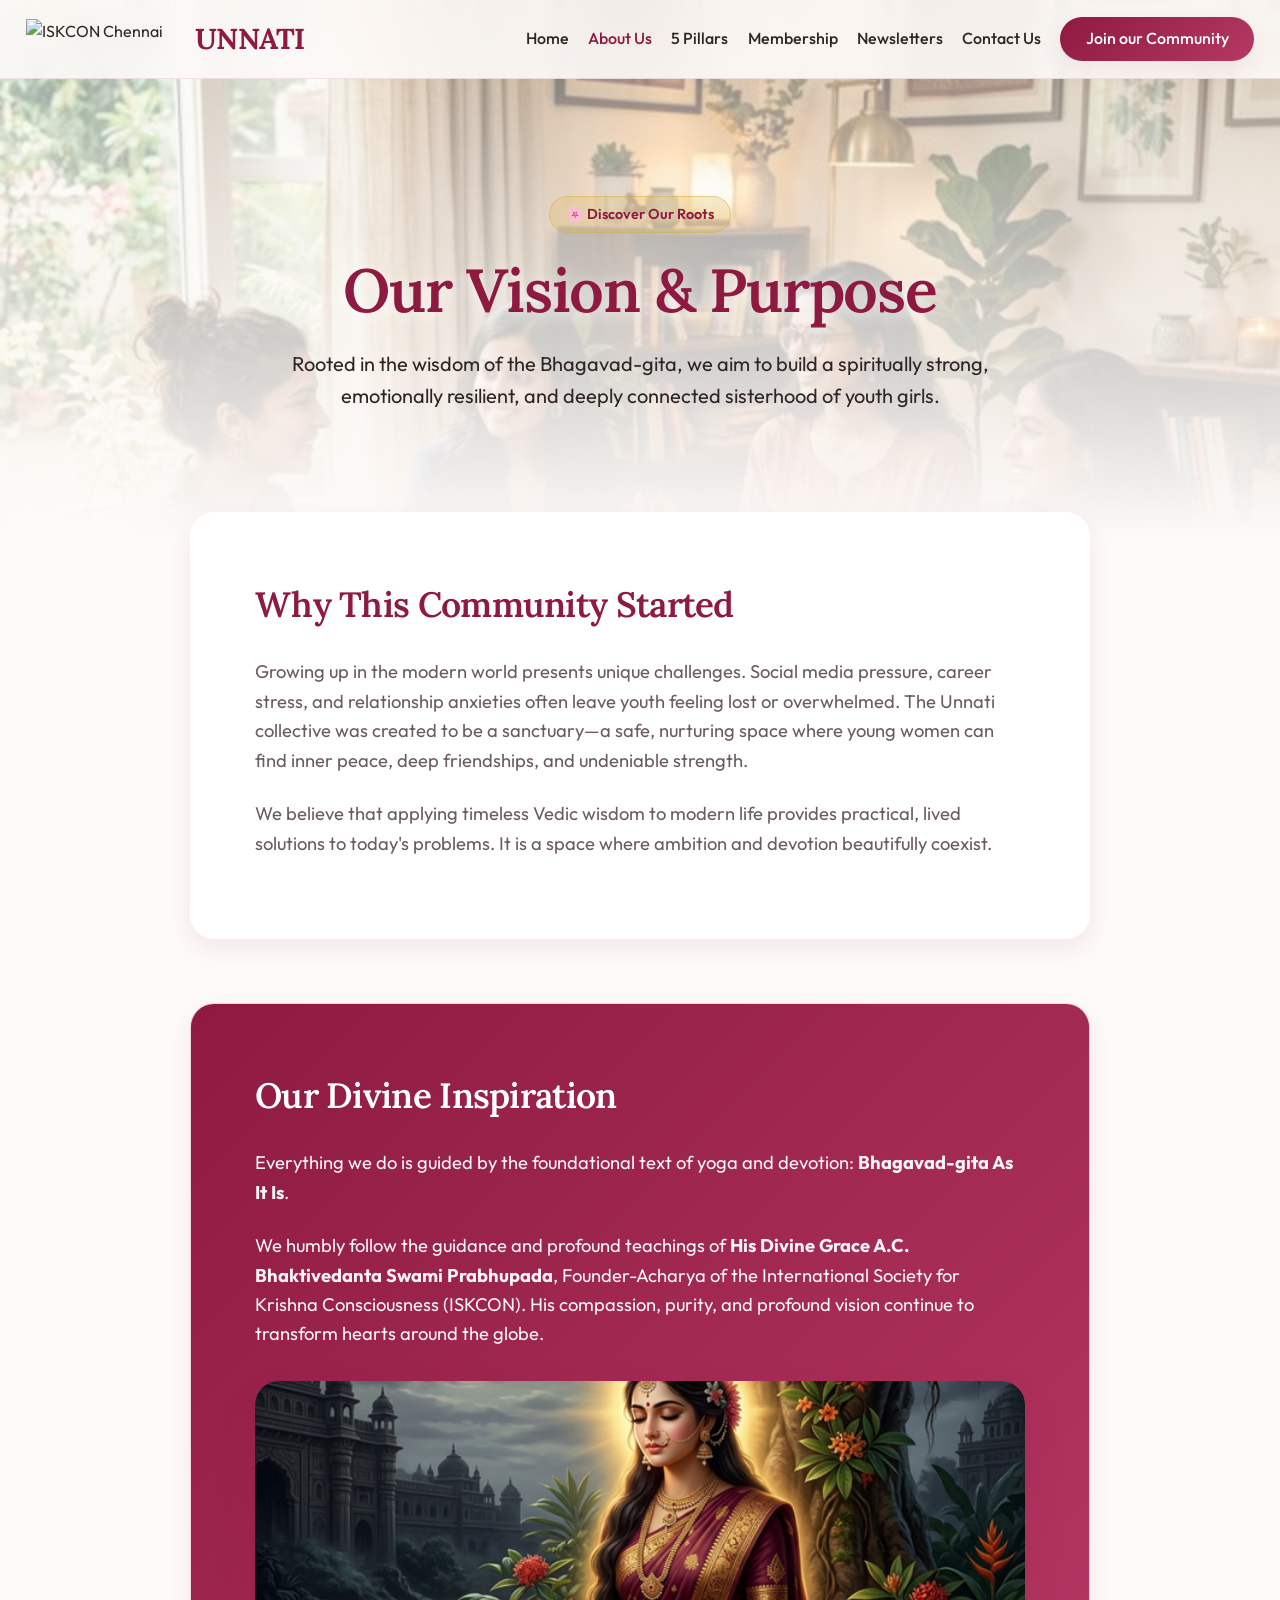
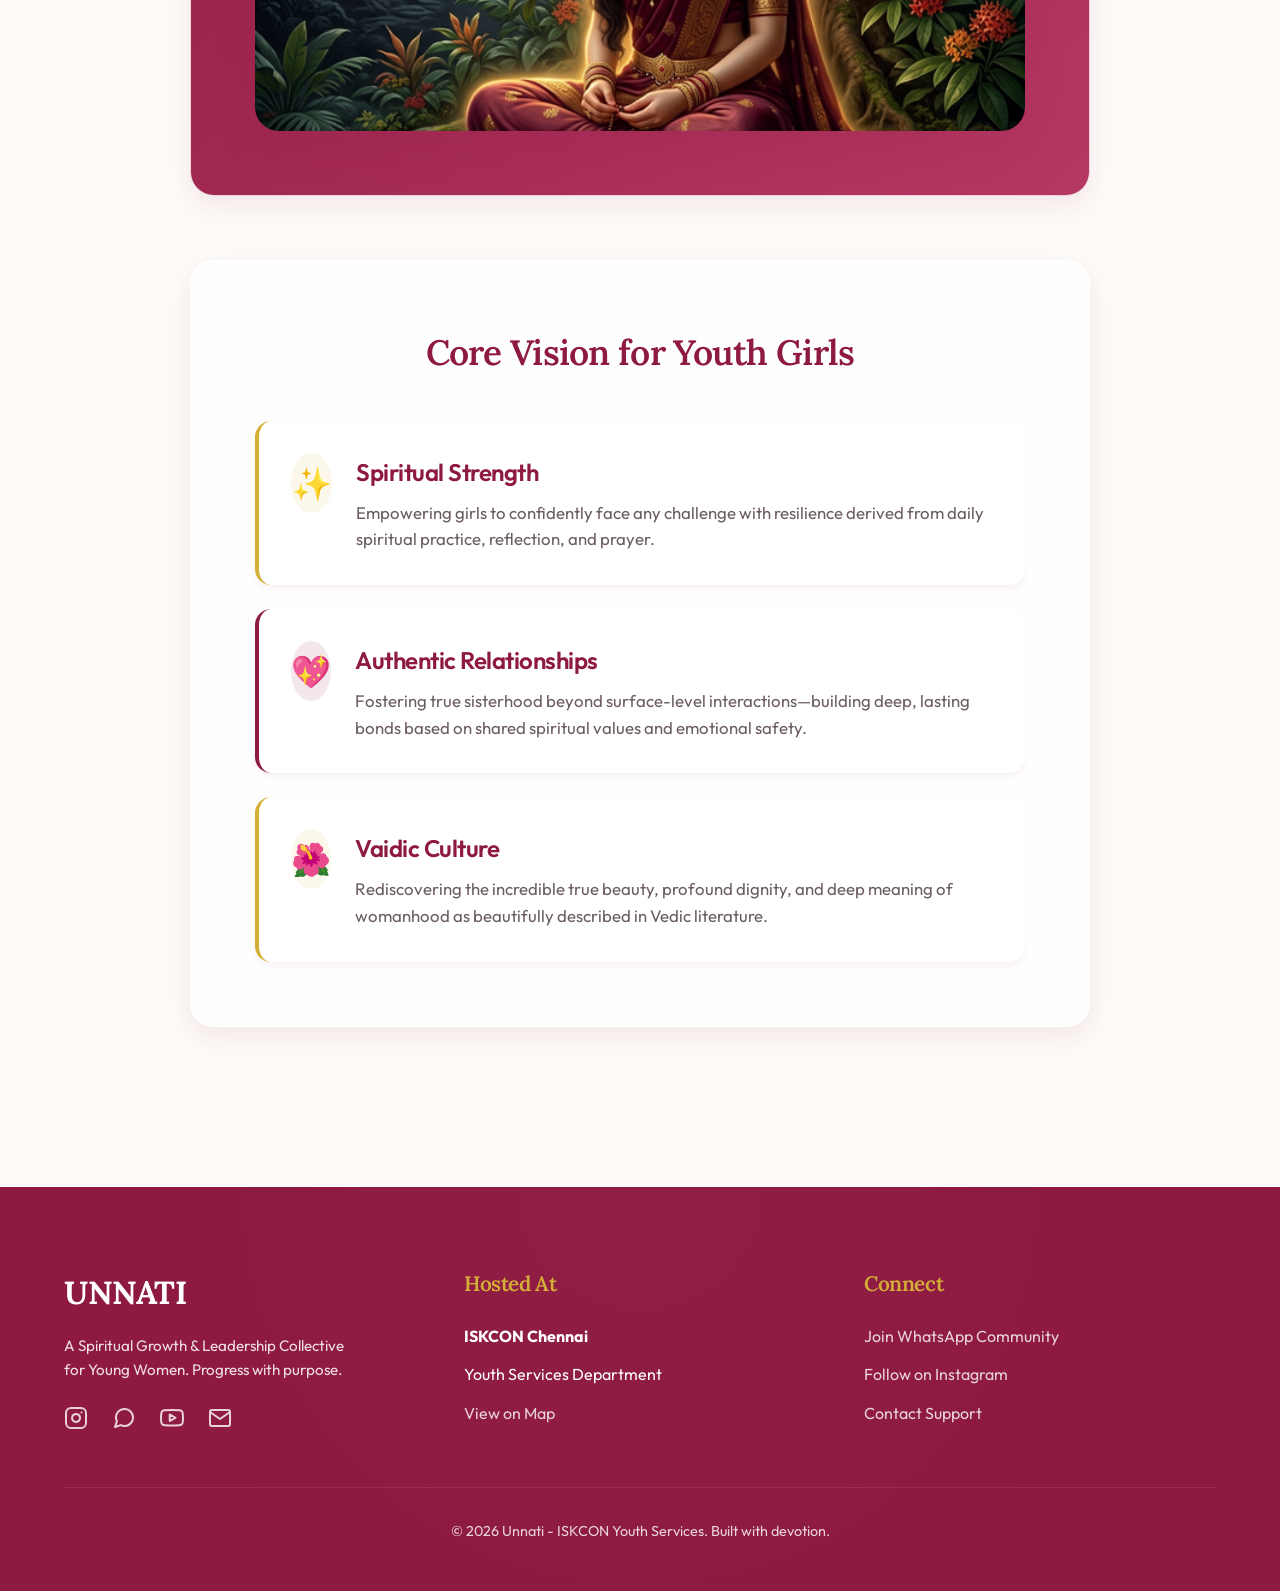
==== about.html @ 7ff88a99 "Initial commit" ====
<!DOCTYPE html>
<html lang="en">
<head>
  <meta charset="UTF-8">
  <meta name="viewport" content="width=device-width, initial-scale=1.0">
  <title>About Us | UNNATI</title>
  <link rel="preconnect" href="https://fonts.googleapis.com">
  <link rel="preconnect" href="https://fonts.gstatic.com" crossorigin>
  <link href="https://fonts.googleapis.com/css2?family=Lora:ital,wght@0,400;0,500;0,600;0,700;1,400&family=Outfit:wght@300;400;500;600;700&display=swap" rel="stylesheet">
  <link rel="stylesheet" href="styles.css">
</head>
<body>

  <!-- Navbar -->
  <nav class="navbar">
    <div class="container">
      <div class="nav-logo-wrapper" style="display: flex; align-items: center; gap: 2rem;">
        <img src="images/common/iskcon-logo.jpeg" alt="ISKCON Chennai" style="height: 40px; width: auto; object-fit: contain;">
        <a href="index.html" class="logo">UNNATI</a>
      </div>
      
      <button class="mobile-menu-btn" id="mobileMenuBtn" aria-label="Toggle navigation menu">
        <span></span>
        <span></span>
        <span></span>
      </button>
      
      <div class="nav-links">
        <a href="index.html">Home</a>
        <a href="about.html" class="active">About Us</a>
        <a href="index.html#pillars">5 Pillars</a>
        <a href="index.html#membership">Membership</a>
        <a href="newsletters.html">Newsletters</a>
        <a href="contact.html">Contact Us</a>
        <a href="index.html#membership" class="btn btn-primary" style="color: white; padding: 0.6rem 1.6rem;">Join our Community</a>
      </div>
    </div>
  </nav>

  <!-- Hero Section -->
  <section class="hero" style="min-height: 60vh; padding-top: 100px;">
    <div class="hero-bg">
      <img src="images/unnati/sakhi_circle_discussion_1774261518444.png" alt="Aesthetic Sisterhood Discussion">
    </div>
    <div class="hero-overlay" style="background: linear-gradient(to top, rgba(253,250,248, 1) 0%, rgba(253,250,248, 0.7) 60%, rgba(253,250,248, 0.4) 100%);"></div>
    <div class="container text-center">
      <div class="hero-content" style="margin: 0 auto; max-width: 800px;">
        <span class="hero-badge">🌸 Discover Our Roots</span>
        <h1 class="hero-title" style="font-size: 3.8rem;">Our Vision & Purpose</h1>
        <p class="hero-subtitle" style="padding: 0; margin-bottom: 2rem;">Rooted in the wisdom of the Bhagavad-gita, we aim to build a spiritually strong, emotionally resilient, and deeply connected sisterhood of youth girls.</p>
      </div>
    </div>
  </section>

  <!-- About Content -->
  <section class="section" style="padding-top: 2rem; margin-top: -60px;">
    <div class="container" style="max-width: 900px;">

      <!-- Origin Card -->
      <div class="glass-panel animate-fade-up" style="padding: 4rem; margin-bottom: 4rem; background: white;">
        <h2 class="text-serif" style="color: var(--color-primary); font-size: 2.2rem; margin-bottom: 1.5rem;">Why This Community Started</h2>
        <p style="font-size: 1.15rem; color: var(--color-text-muted); margin-bottom: 1.5rem;">
          Growing up in the modern world presents unique challenges. Social media pressure, career stress, and relationship anxieties often leave youth feeling lost or overwhelmed. The Unnati collective was created to be a sanctuary—a safe, nurturing space where young women can find inner peace, deep friendships, and undeniable strength.
        </p>
        <p style="font-size: 1.15rem; color: var(--color-text-muted);">
          We believe that applying timeless Vedic wisdom to modern life provides practical, lived solutions to today's problems. It is a space where ambition and devotion beautifully coexist.
        </p>
      </div>

      <!-- Inspiration Section -->
      <div class="glass-panel animate-fade-up" style="padding: 4rem; margin-bottom: 4rem; background: linear-gradient(135deg, var(--color-primary), var(--color-primary-light)); color: white;">
        <h2 class="text-serif" style="color: white; font-size: 2.2rem; margin-bottom: 1.5rem;">Our Divine Inspiration</h2>
        <p style="font-size: 1.15rem; margin-bottom: 1.5rem; opacity: 0.95;">
          Everything we do is guided by the foundational text of yoga and devotion: <strong>Bhagavad-gita As It Is</strong>.
        </p>
        <p style="font-size: 1.15rem; margin-bottom: 2rem; opacity: 0.95;">
          We humbly follow the guidance and profound teachings of <strong>His Divine Grace A.C. Bhaktivedanta Swami Prabhupada</strong>, Founder-Acharya of the International Society for Krishna Consciousness (ISKCON). His compassion, purity, and profound vision continue to transform hearts around the globe.
        </p>
        <div style="border-radius: var(--radius-lg); overflow: hidden; box-shadow: var(--shadow-lg);">
          <img src="images/wisdom/sita_devi_patience_1773063052756.png" alt="Spiritual devotion illustration" style="width: 100%; height: 350px; object-fit: cover;">
        </div>
      </div>

      <!-- Vision Core Values -->
      <div class="glass-panel animate-fade-up" style="padding: 4rem; background: rgba(255,255,255,0.8);">
        <h2 class="text-serif" style="color: var(--color-primary); font-size: 2.2rem; margin-bottom: 2.5rem; text-align: center;">Core Vision for Youth Girls</h2>
        
        <div style="display: flex; flex-direction: column; gap: 1.5rem;">
          <div style="background: white; border-radius: var(--radius-md); padding: 2rem; box-shadow: var(--shadow-sm); border-left: 4px solid var(--color-accent); display: flex; gap: 1.5rem; align-items: flex-start;">
            <div style="font-size: 2rem; background: rgba(212, 175, 55, 0.1); width: 60px; height: 60px; display: flex; align-items: center; justify-content: center; border-radius: 50%;">✨</div>
            <div>
              <h3 style="color: var(--color-primary);">Spiritual Strength</h3>
              <p style="color: var(--color-text-muted); font-size: 1.05rem; margin: 0;">Empowering girls to confidently face any challenge with resilience derived from daily spiritual practice, reflection, and prayer.</p>
            </div>
          </div>

          <div style="background: white; border-radius: var(--radius-md); padding: 2rem; box-shadow: var(--shadow-sm); border-left: 4px solid var(--color-primary); display: flex; gap: 1.5rem; align-items: flex-start;">
            <div style="font-size: 2rem; background: rgba(142, 26, 65, 0.1); width: 60px; height: 60px; display: flex; align-items: center; justify-content: center; border-radius: 50%;">💖</div>
            <div>
              <h3 style="color: var(--color-primary);">Authentic Relationships</h3>
              <p style="color: var(--color-text-muted); font-size: 1.05rem; margin: 0;">Fostering true sisterhood beyond surface-level interactions—building deep, lasting bonds based on shared spiritual values and emotional safety.</p>
            </div>
          </div>

          <div style="background: white; border-radius: var(--radius-md); padding: 2rem; box-shadow: var(--shadow-sm); border-left: 4px solid var(--color-accent); display: flex; gap: 1.5rem; align-items: flex-start;">
            <div style="font-size: 2rem; background: rgba(212, 175, 55, 0.1); width: 60px; height: 60px; display: flex; align-items: center; justify-content: center; border-radius: 50%;">🌺</div>
            <div>
              <h3 style="color: var(--color-primary);">Vaidic Culture</h3>
              <p style="color: var(--color-text-muted); font-size: 1.05rem; margin: 0;">Rediscovering the incredible true beauty, profound dignity, and deep meaning of womanhood as beautifully described in Vedic literature.</p>
            </div>
          </div>
        </div>
      </div>

    </div>
  </section>

  <!-- Footer -->
  <footer class="footer" style="margin-top: 4rem;">
    <div class="container">
      <div class="footer-grid">
        <div style="max-width: 300px;">
          <a href="index.html" class="logo" style="color: white; font-size: 2rem; margin-bottom: 1rem; display: block;">UNNATI</a>
          <p style="font-size: 0.95rem; opacity: 0.85; margin-bottom: 1.5rem;">A Spiritual Growth & Leadership Collective for Young Women. Progress with purpose.</p>
          <div style="display: flex; gap: 1.5rem; margin-top: 1rem;">
            <!-- Instagram -->
            <a href="https://www.instagram.com/iskconyouth_chennai/" target="_blank" style="color: white; opacity: 0.8; transition: all 0.3s ease-in-out;" onmouseover="this.style.opacity='1'; this.style.transform='scale(1.15)'; this.style.color='var(--color-accent)';" onmouseout="this.style.opacity='0.8'; this.style.transform='scale(1)'; this.style.color='white';" aria-label="Instagram">
              <svg viewBox="0 0 24 24" width="24" height="24" stroke="currentColor" stroke-width="2" fill="none" stroke-linecap="round" stroke-linejoin="round"><rect x="2" y="2" width="20" height="20" rx="5" ry="5"></rect><path d="M16 11.37A4 4 0 1 1 12.63 8 4 4 0 0 1 16 11.37z"></path><line x1="17.5" y1="6.5" x2="17.51" y2="6.5"></line></svg>
            </a>
            <!-- WhatsApp -->
            <a href="contact.html" style="color: white; opacity: 0.8; transition: all 0.3s ease-in-out;" onmouseover="this.style.opacity='1'; this.style.transform='scale(1.15)'; this.style.color='var(--color-accent)';" onmouseout="this.style.opacity='0.8'; this.style.transform='scale(1)'; this.style.color='white';" aria-label="WhatsApp">
              <svg viewBox="0 0 24 24" width="24" height="24" stroke="currentColor" stroke-width="2" fill="none" stroke-linecap="round" stroke-linejoin="round"><path d="M21 11.5a8.38 8.38 0 0 1-.9 3.8 8.5 8.5 0 0 1-7.6 4.7 8.38 8.38 0 0 1-3.8-.9L3 21l1.9-5.7a8.38 8.38 0 0 1-.9-3.8 8.5 8.5 0 0 1 4.7-7.6 8.38 8.38 0 0 1 3.8-.9h.5a8.48 8.48 0 0 1 8 8v.5z"></path></svg>
            </a>
            <!-- YouTube -->
            <a href="https://www.youtube.com/@ISKCON.Chennai" target="_blank" style="color: white; opacity: 0.8; transition: all 0.3s ease-in-out;" onmouseover="this.style.opacity='1'; this.style.transform='scale(1.15)'; this.style.color='var(--color-accent)';" onmouseout="this.style.opacity='0.8'; this.style.transform='scale(1)'; this.style.color='white';" aria-label="YouTube">
              <svg viewBox="0 0 24 24" width="24" height="24" stroke="currentColor" stroke-width="2" fill="none" stroke-linecap="round" stroke-linejoin="round"><path d="M22.54 6.42a2.78 2.78 0 0 0-1.94-2C18.88 4 12 4 12 4s-6.88 0-8.6.46a2.78 2.78 0 0 0-1.94 2A29 29 0 0 0 1 11.75a29 29 0 0 0 .46 5.33A2.78 2.78 0 0 0 3.4 19c1.72.46 8.6.46 8.6.46s6.88 0 8.6-.46a2.78 2.78 0 0 0 1.94-2 29 29 0 0 0 .46-5.25 29 29 0 0 0-.46-5.33z"></path><polygon points="9.75 15.02 15.5 11.75 9.75 8.48 9.75 15.02"></polygon></svg>
            </a>
            <!-- Email -->
            <a href="contact.html" style="color: white; opacity: 0.8; transition: all 0.3s ease-in-out;" onmouseover="this.style.opacity='1'; this.style.transform='scale(1.15)'; this.style.color='var(--color-accent)';" onmouseout="this.style.opacity='0.8'; this.style.transform='scale(1)'; this.style.color='white';" aria-label="Email">
              <svg viewBox="0 0 24 24" width="24" height="24" stroke="currentColor" stroke-width="2" fill="none" stroke-linecap="round" stroke-linejoin="round"><path d="M4 4h16c1.1 0 2 .9 2 2v12c0 1.1-.9 2-2 2H4c-1.1 0-2-.9-2-2V6c0-1.1.9-2 2-2z"></path><polyline points="22,6 12,13 2,6"></polyline></svg>
            </a>
          </div>
        </div>
        <div>
          <h4 class="footer-title">Hosted At</h4>
          <ul class="footer-links">
            <li><strong>ISKCON Chennai</strong></li>
            <li>Youth Services Department</li>
            <li><a href="https://www.google.com/maps/place/ISKCON+Chennai/@13.2125,80.1880,17z" target="_blank" rel="noopener noreferrer">View on Map</a></li>
          </ul>
        </div>
        <div>
          <h4 class="footer-title">Connect</h4>
          <ul class="footer-links">
            <li><a href="contact.html">Join WhatsApp Community</a></li>
            <li><a href="https://www.instagram.com/iskconyouth_chennai/" target="_blank">Follow on Instagram</a></li>
            <li><a href="contact.html">Contact Support</a></li>
          </ul>
        </div>
      </div>
      <div class="footer-bottom">
        <p>&copy; 2026 Unnati - ISKCON Youth Services. Built with devotion.</p>
      </div>
    </div>
  </footer>

  <!-- Scripts -->
  <script>
    const mobileMenuBtn = document.getElementById('mobileMenuBtn');
    const navLinks = document.querySelector('.nav-links');

    mobileMenuBtn.addEventListener('click', () => {
      mobileMenuBtn.classList.toggle('active');
      navLinks.classList.toggle('active');
    });

    // Scroll Animation Observer
    const observer = new IntersectionObserver((entries) => {
      entries.forEach(entry => {
        if (entry.isIntersecting) {
          entry.target.classList.add('visible');
        }
      });
    }, { threshold: 0.1 });

    document.querySelectorAll('.animate-fade-up').forEach(el => {
      observer.observe(el);
    });
  </script>
</body>
</html>
---- styles.css ----
/* 
  UNNATI - Premium Aesthetic CSS 
  Fonts: Outfit (Headings) and Lora (Body/Accents)
*/

:root {
  /* Premium Feminine Spiritual Palette */
  --color-primary: #8e1a41; /* Deep rich rose/maroon */
  --color-primary-light: #b53863;
  --color-accent: #d4af37; /* Warm Gold */
  --color-accent-light: #f7e192;
  --color-primary-dark: #5e1231;
  --color-bg: #fdfaf8; /* Soft warm off-white */
  --color-bg-light: #fff5f2;
  --color-surface: #ffffff;
  --color-text: #2f2527; /* Soft dark brown/gray */
  --color-text-muted: #6b5c5f;
  --color-gray-800: #3d2d33;
  
  --font-sans: 'Outfit', sans-serif;
  --font-serif: 'Lora', serif;
  
  --radius-sm: 8px;
  --radius-md: 16px;
  --radius-lg: 24px;
  --radius-pill: 50px;
  
  --shadow-sm: 0 4px 6px rgba(142, 26, 65, 0.05);
  --shadow-md: 0 10px 25px rgba(142, 26, 65, 0.08);
  --shadow-lg: 0 20px 40px rgba(142, 26, 65, 0.12);
  --shadow-glow: 0 0 20px rgba(212, 175, 55, 0.3);
  
  --space-sm: 1rem;
  --space-md: 1.5rem;
  --space-lg: 2.5rem;
  --space-xl: 4rem;
  
  --transition: all 0.3s cubic-bezier(0.25, 0.8, 0.25, 1);
}

* {
  margin: 0;
  padding: 0;
  box-sizing: border-box;
}

body {
  font-family: var(--font-sans);
  background-color: var(--color-bg);
  color: var(--color-text);
  line-height: 1.6;
  overflow-x: hidden;
  -webkit-font-smoothing: antialiased;
}

a {
  text-decoration: none;
  color: inherit;
  transition: var(--transition);
}

img {
  max-width: 100%;
  height: auto;
  display: block;
}

ul {
  list-style: none;
}

/* Typography */
h1, h2, h3, h4 {
  font-weight: 600;
  letter-spacing: -0.02em;
  color: var(--color-text);
}

h1 {
  font-size: 3.5rem;
  line-height: 1.1;
  font-family: var(--font-serif);
}

h2 {
  font-size: 2.5rem;
  margin-bottom: 1rem;
}

h3 {
  font-size: 1.5rem;
  margin-bottom: 0.5rem;
}

p {
  margin-bottom: 1rem;
}

.text-center { text-align: center; }
.text-serif { font-family: var(--font-serif); }

/* Layout & Containers */
.container {
  width: 90%;
  max-width: 1200px;
  margin: 0 auto;
}

.section {
  padding: 6rem 0;
  position: relative;
}

.section-bg-muted {
  background-color: #faf3f1;
}

/* Glassmorphism Utilities */
.glass-panel {
  background: rgba(255, 255, 255, 0.7);
  backdrop-filter: blur(12px);
  -webkit-backdrop-filter: blur(12px);
  border: 1px solid rgba(255, 255, 255, 0.8);
  border-radius: var(--radius-lg);
  box-shadow: var(--shadow-md);
}

.glass-dark {
  background: rgba(142, 26, 65, 0.85);
  backdrop-filter: blur(10px);
  border: 1px solid rgba(255, 255, 255, 0.2);
  color: white;
}

/* Buttons */
.btn {
  display: inline-flex;
  align-items: center;
  justify-content: center;
  padding: 0.8rem 1.8rem;
  border-radius: var(--radius-pill);
  font-weight: 500;
  font-size: 1rem;
  cursor: pointer;
  transition: var(--transition);
  border: none;
  font-family: var(--font-sans);
}

.btn-primary {
  background: linear-gradient(135deg, var(--color-primary), var(--color-primary-light));
  color: white;
  box-shadow: var(--shadow-md);
}

.btn-primary:hover {
  transform: translateY(-2px);
  box-shadow: var(--shadow-lg);
  color: white;
}

.btn-accent {
  background-color: var(--color-accent);
  color: #fff;
  font-weight: 600;
}

.btn-accent:hover {
  background-color: #c49f2b;
  transform: translateY(-2px);
}

.btn-outline {
  background: transparent;
  border: 2px solid var(--color-primary);
  color: var(--color-primary);
}

.btn-outline:hover {
  background: var(--color-primary);
  color: white;
}

/* Navbar */
.navbar {
  position: fixed;
  top: 0;
  width: 100%;
  padding: 1rem 0;
  z-index: 100;
  transition: var(--transition);
  background: rgba(253, 250, 248, 0.9);
  backdrop-filter: blur(10px);
  border-bottom: 1px solid rgba(142, 26, 65, 0.1);
}

.navbar .container {
  display: flex;
  justify-content: space-between;
  align-items: center;
  max-width: 1450px;
  width: 96%;
}

.nav-logo-wrapper {
  display: flex;
  align-items: center;
  gap: 0.8rem;
}

.nav-logo-img {
  height: 40px;
}

.logo {
  font-family: var(--font-serif);
  font-size: 1.8rem;
  font-weight: 700;
  color: var(--color-primary);
  letter-spacing: -0.5px;
}

.nav-links {
  display: flex;
  align-items: center;
  gap: 1.2rem;
}

.nav-links a {
  font-weight: 500;
  font-size: 1rem;
  color: var(--color-text);
}

.nav-links a:hover, .nav-links a.active {
  color: var(--color-primary);
}

.mobile-menu-btn {
  display: none;
  background: none;
  border: none;
  cursor: pointer;
}

.mobile-menu-btn span {
  display: block;
  width: 25px;
  height: 3px;
  background-color: var(--color-primary);
  margin: 5px 0;
  transition: 0.3s;
}

/* Hero Section */
.hero {
  position: relative;
  min-height: 100vh;
  display: flex;
  align-items: center;
  padding-top: 80px;
  overflow: hidden;
}

.hero-bg {
  position: absolute;
  top: 0;
  left: 0;
  width: 100%;
  height: 100%;
  z-index: -2;
}

.hero-bg img {
  width: 100%;
  height: 100%;
  object-fit: cover;
  object-position: center 20%;
}

.hero-overlay {
  position: absolute;
  top: 0;
  left: 0;
  width: 100%;
  height: 100%;
  background: linear-gradient(to right, rgba(253,250,248, 0.95) 0%, rgba(253,250,248, 0.7) 50%, rgba(253,250,248, 0.2) 100%);
  z-index: -1;
}

.hero-content {
  max-width: 650px;
  animation: fadeUp 1s cubic-bezier(0.2, 0.8, 0.2, 1) forwards;
}

.hero-badge {
  display: inline-block;
  padding: 0.4rem 1rem;
  background: rgba(212, 175, 55, 0.2);
  color: var(--color-primary);
  border-radius: var(--radius-pill);
  font-weight: 600;
  font-size: 0.9rem;
  margin-bottom: 1.5rem;
  border: 1px solid rgba(212, 175, 55, 0.5);
}

.hero-title {
  font-size: 4.5rem;
  color: var(--color-primary);
  margin-bottom: 1.5rem;
  text-shadow: 0 4px 15px rgba(255,255,255,0.8);
}

.hero-title span {
  color: var(--color-text);
  font-family: var(--font-sans);
  font-weight: 300;
  font-size: 2.5rem;
  display: block;
  margin-bottom: 0.5rem;
}

.hero-subtitle {
  font-size: 1.25rem;
  color: var(--color-text);
  margin-bottom: 2.5rem;
  padding-right: 2rem;
  font-weight: 400;
}

/* Mission Section */
.mission-card {
  padding: 3rem;
  margin-top: 2rem;
  z-index: 10;
  position: relative;
  text-align: center;
  box-shadow: 0 18px 50px rgba(34, 28, 27, 0.08);
}

.mission-grid {
  display: grid;
  grid-template-columns: repeat(auto-fit, minmax(200px, 1fr));
  gap: 2rem;
  margin-top: 3rem;
}

.mission-item {
  display: flex;
  flex-direction: column;
  align-items: center;
  transition: var(--transition);
}

.mission-item:hover {
  transform: translateY(-5px);
}

.mission-icon {
  width: 60px;
  height: 60px;
  border-radius: 50%;
  background: rgba(142, 26, 65, 0.1);
  display: flex;
  align-items: center;
  justify-content: center;
  font-size: 1.8rem;
  color: var(--color-primary);
  margin-bottom: 1rem;
}

/* Pillars Section */
.pillars-grid {
  display: grid;
  grid-template-columns: repeat(12, 1fr);
  gap: 2rem;
  margin-top: 4rem;
}

/* Alternate Left/Right layout for pillars */
.pillar-row {
  grid-column: span 12;
  display: flex;
  align-items: center;
  gap: 4rem;
  margin-bottom: 5rem;
}

.pillar-row:nth-child(even) {
  flex-direction: row-reverse;
}

.pillar-img-wrapper {
  flex: 1;
  position: relative;
}

.pillar-img-wrapper img {
  border-radius: var(--radius-lg);
  box-shadow: var(--shadow-lg);
  aspect-ratio: 4/3;
  object-fit: cover;
  transition: transform 0.5s ease;
}

.pillar-row:hover .pillar-img-wrapper img {
  transform: scale(1.03);
}

.pillar-img-wrapper::after {
  content: '';
  position: absolute;
  top: -20px;
  right: -20px;
  width: 100%;
  height: 100%;
  border: 2px solid var(--color-accent);
  border-radius: var(--radius-lg);
  z-index: -1;
  transition: var(--transition);
}

.pillar-row:nth-child(even) .pillar-img-wrapper::after {
  right: auto;
  left: -20px;
}

.pillar-content {
  flex: 1;
}

.pillar-number {
  font-size: 5rem;
  font-family: var(--font-serif);
  color: rgba(142, 26, 65, 0.1);
  line-height: 1;
  margin-bottom: -1rem;
}

.pillar-title {
  color: var(--color-primary);
  font-size: 2.2rem;
  margin-bottom: 1rem;
  font-family: var(--font-serif);
}

.pillar-details {
  background: rgba(255,255,255,0.6);
  padding: 1.5rem;
  border-radius: var(--radius-md);
  margin-top: 1.5rem;
  border-left: 4px solid var(--color-accent);
}

/* Membership Grid */
.membership-wrap {
  display: grid;
  grid-template-columns: 1fr 1fr;
  gap: 3rem;
}

.membership-card {
  padding: 3rem;
  height: 100%;
}

.benefits-list li {
  position: relative;
  padding-left: 2rem;
  margin-bottom: 1rem;
  font-size: 1.1rem;
}

.benefits-list li::before {
  content: '🌸';
  position: absolute;
  left: 0;
  top: 2px;
  font-size: 1rem;
}

/* Host & Governance */
.governance-section {
  text-align: center;
  max-width: 800px;
  margin: 0 auto;
}

/* Footer */
.footer {
  background-color: var(--color-primary);
  color: white;
  padding: 5rem 0 2rem;
  position: relative;
  overflow: hidden;
}

.footer::before {
  content: '';
  position: absolute;
  top: 0; left: 0; width: 100%; height: 100%;
  background: radial-gradient(circle at top, rgba(255,255,255,0.12), transparent 60%);
  opacity: 0.15;
}

.footer-grid {
  display: grid;
  grid-template-columns: repeat(auto-fit, minmax(200px, 1fr));
  gap: 3rem;
  margin-bottom: 3rem;
  position: relative;
  z-index: 2;
}

.footer-title {
  color: var(--color-accent);
  margin-bottom: 1.5rem;
  font-family: var(--font-serif);
  font-size: 1.3rem;
}

.footer-links li {
  margin-bottom: 0.8rem;
}

.footer-links a {
  opacity: 0.8;
}

.footer-links a:hover {
  opacity: 1;
  color: var(--color-accent);
  padding-left: 5px;
}

.footer-bottom {
  text-align: center;
  padding-top: 2rem;
  border-top: 1px solid rgba(255,255,255,0.1);
  position: relative;
  z-index: 2;
  font-size: 0.9rem;
  opacity: 0.8;
}

/* Animations */
@keyframes fadeUp {
  from { opacity: 0; transform: translateY(30px); }
  to { opacity: 1; transform: translateY(0); }
}

.animate-fade-up {
  opacity: 0;
  transform: translateY(30px);
  transition: all 0.8s cubic-bezier(0.2, 0.8, 0.2, 1);
}

.animate-fade-up.visible {
  opacity: 1;
  transform: translateY(0);
}

/* Responsive */
@media (max-width: 992px) {
  .hero-title { font-size: 3.5rem; }
  .pillar-row { flex-direction: column !important; gap: 2rem; }
  .pillar-img-wrapper::after { display: none; }
  .membership-wrap { grid-template-columns: 1fr; }
  .grid-3 { grid-template-columns: 1fr; }
  .story-card, .newsletter-card, .forum-category { min-height: auto; }
}

@media (max-width: 768px) {
  .hero { min-height: 80vh; padding-top: 100px; }
  .hero-title { font-size: 2.8rem; }
  .hero-title span { font-size: 1.8rem; }
  .hero-subtitle { padding-right: 0; }
  .nav-links { top: 70px; }
  .grid-3 { grid-template-columns: 1fr; }
  .card img, .story-img { height: auto; }
  .quote-box { padding: 2rem; }
  .footer { padding: 3rem 0 2rem; }
}

@media (max-width: 1150px) {
  h1 { font-size: 2.8rem; }
  .hero-title span { font-size: 1.8rem; }
  .nav-links {
    position: fixed;
    top: 70px;
    left: -100%;
    width: 100%;
    height: calc(100vh - 70px);
    background: rgba(253, 250, 248, 0.98);
    backdrop-filter: blur(10px);
    flex-direction: column;
    padding: 3rem 2rem;
    gap: 2rem;
    transition: 0.4s cubic-bezier(0.25, 0.8, 0.25, 1);
  }
  .nav-links.active { left: 0; }
  .mobile-menu-btn { display: block; }
}

/* --- Pillars Slider Styles --- */
.pillars-slider-wrapper {
  position: relative;
  width: 100%;
  overflow: hidden;
  margin-top: 2rem;
  padding: 1.5rem 0;
}

.pillars-slider-track {
  display: flex;
  transition: transform 0.6s cubic-bezier(0.25, 1, 0.5, 1);
  width: 100%;
}

.pillar-slide {
  flex: 0 0 100%;
  max-width: 100%;
  width: 100%;
  box-sizing: border-box;
  padding: 0 4rem; /* Safe padding for side buttons */
}

.pillar-slide .pillar-row {
  margin-bottom: 0 !important; /* Clear bottom margins of standard list */
}

/* Maintain alternating slide design from original CSS */
.pillar-slide:nth-child(even) .pillar-row {
  flex-direction: row-reverse;
}

.pillar-slide:nth-child(even) .pillar-img-wrapper::after {
  right: auto;
  left: -20px;
}

/* Slider Controls Styles */
.pillars-slider-btn {
  position: absolute;
  top: 50%;
  transform: translateY(-50%);
  width: 50px;
  height: 50px;
  border-radius: 50%;
  background: white;
  border: 1px solid rgba(0, 0, 0, 0.1);
  color: var(--color-primary);
  font-size: 1.8rem;
  display: flex;
  align-items: center;
  justify-content: center;
  cursor: pointer;
  z-index: 10;
  box-shadow: var(--shadow-md);
  transition: all 0.3s ease;
  padding-bottom: 4px;
}

.pillars-slider-btn:hover {
  background: var(--color-primary);
  color: white;
  border-color: var(--color-primary);
  transform: translateY(-50%) scale(1.1);
}

.pillars-slider-btn.prev {
  left: 10px;
}

.pillars-slider-btn.next {
  right: 10px;
}

/* Dot Navigation */
.pillars-slider-dots {
  display: flex;
  justify-content: center;
  gap: 0.8rem;
  margin-top: 3rem;
}

.pillars-slider-dot {
  width: 12px;
  height: 12px;
  border-radius: 50%;
  background: rgba(0, 0, 0, 0.15);
  cursor: pointer;
  transition: all 0.3s ease;
}

.pillars-slider-dot.active {
  background: var(--color-primary);
  transform: scale(1.2);
}

/* Slider Responsive Adapters */
@media (max-width: 768px) {
  .pillars-slider-wrapper {
    padding: 0;
  }
  .pillar-slide {
    padding: 0 1rem;
  }
  .pillars-slider-btn {
    display: none !important; /* Hide arrows on touch devices to favor swipe & dots */
  }
  .pillars-slider-dots {
    margin-top: 2rem;
  }
}
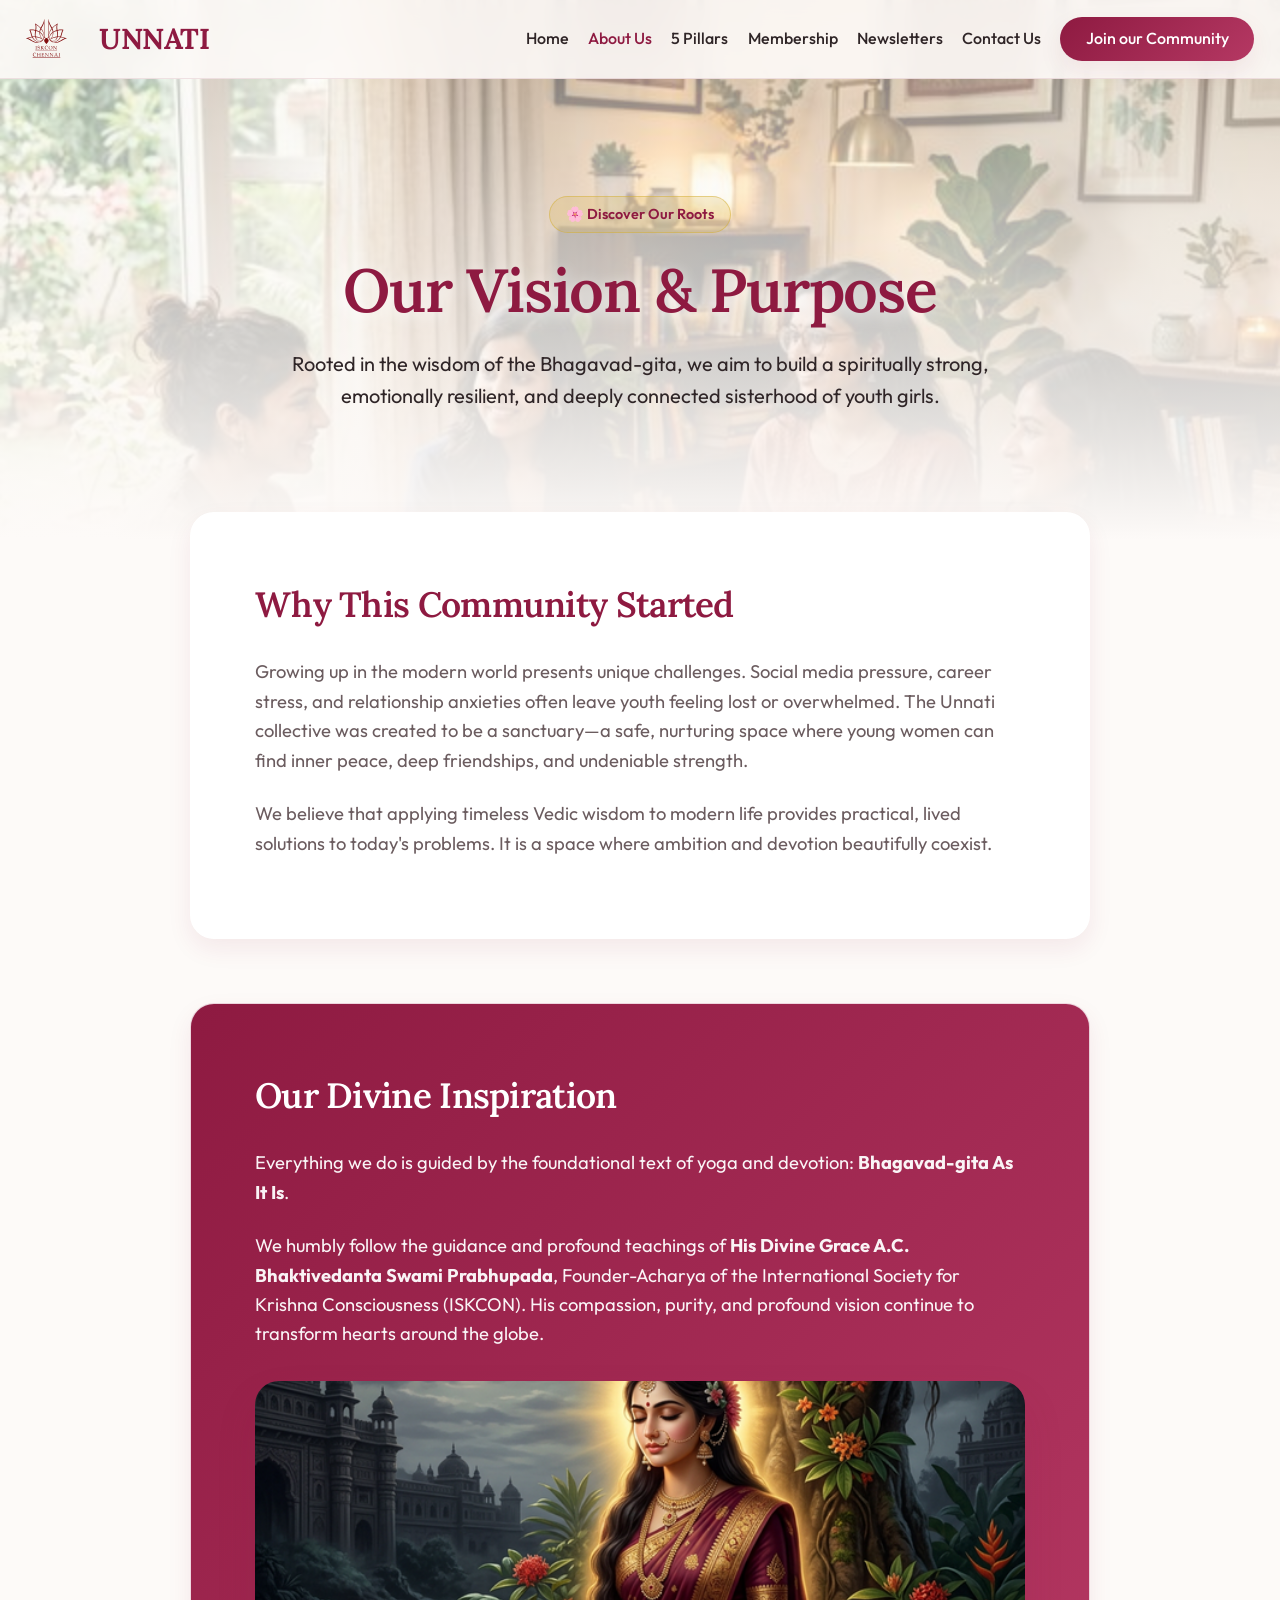
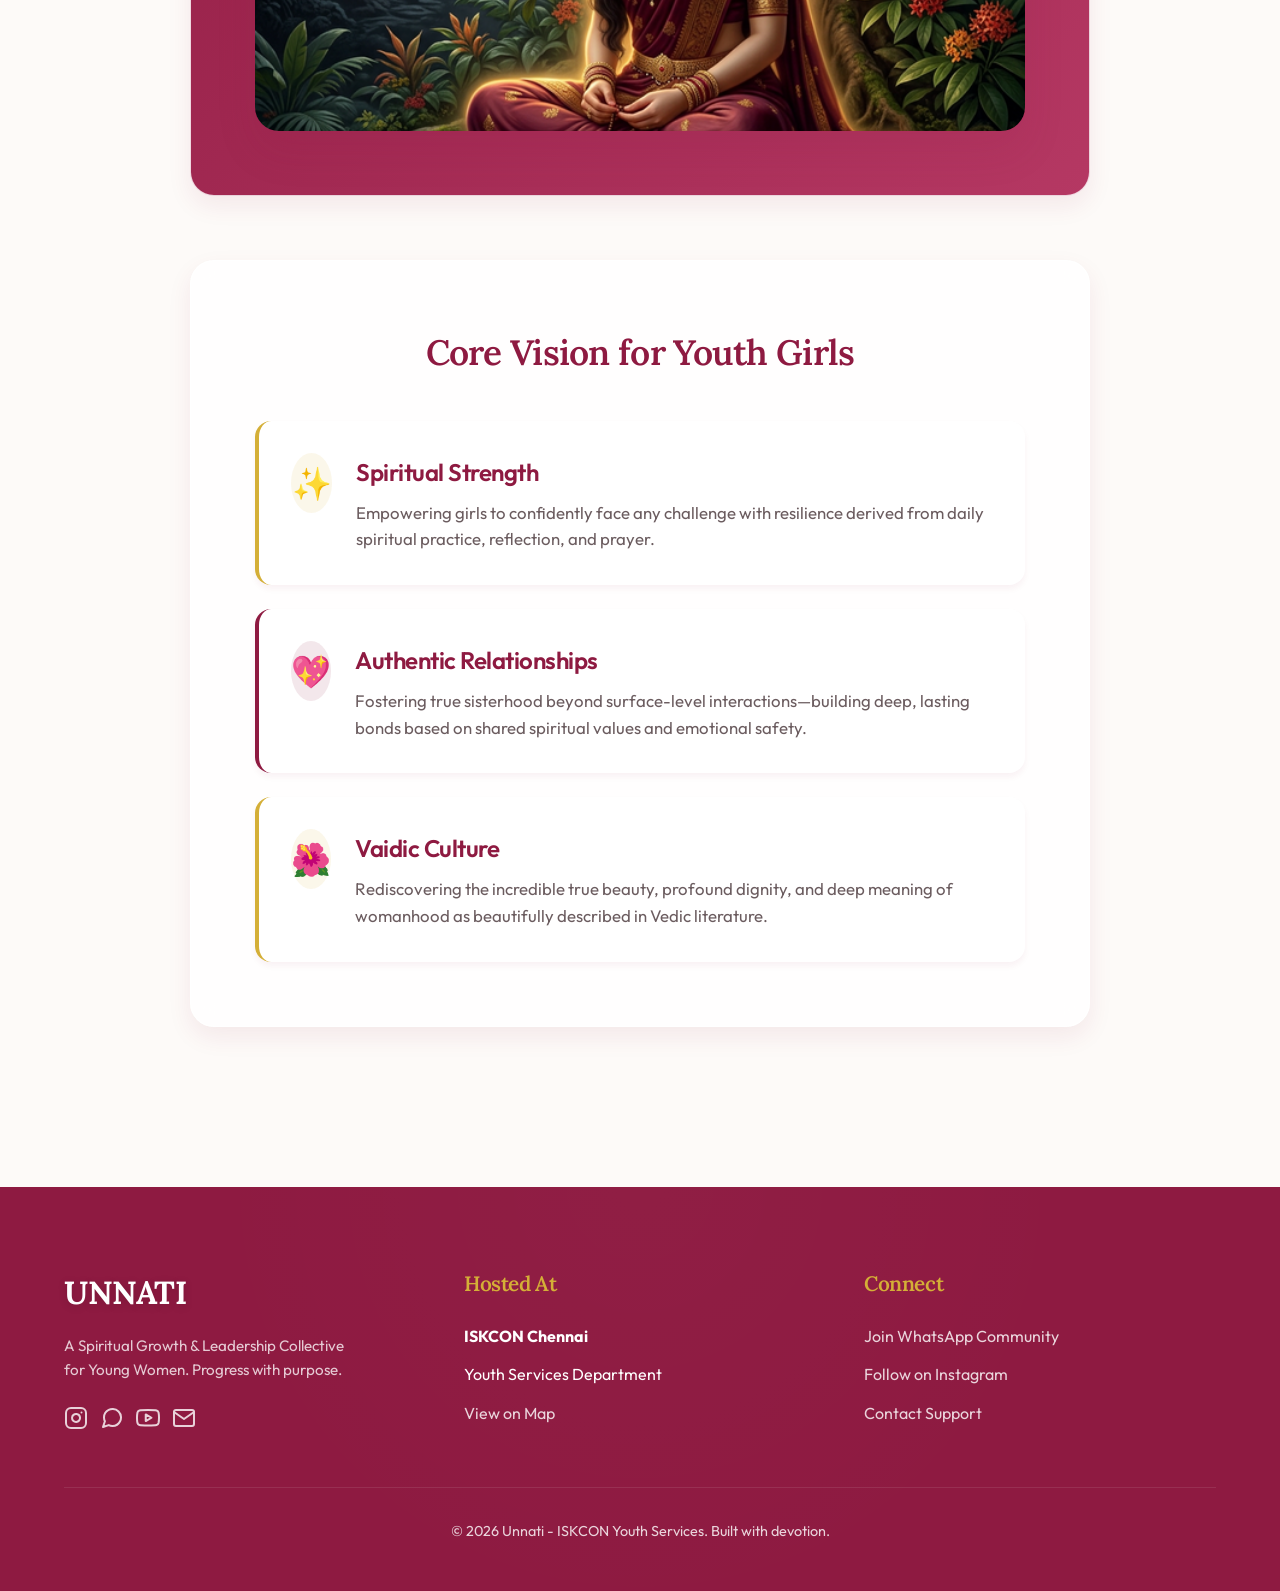
==== commit 4942392e: "some common changes place in same file" ====
--- a/about.html
+++ b/about.html
@@ -10,32 +10,10 @@
   <link rel="stylesheet" href="styles.css">
 </head>
 <body>
-
-  <!-- Navbar -->
-  <nav class="navbar">
-    <div class="container">
-      <div class="nav-logo-wrapper" style="display: flex; align-items: center; gap: 2rem;">
-        <img src="images/common/iskcon-logo.jpeg" alt="ISKCON Chennai" style="height: 40px; width: auto; object-fit: contain;">
-        <a href="index.html" class="logo">UNNATI</a>
-      </div>
-      
-      <button class="mobile-menu-btn" id="mobileMenuBtn" aria-label="Toggle navigation menu">
-        <span></span>
-        <span></span>
-        <span></span>
-      </button>
-      
-      <div class="nav-links">
-        <a href="index.html">Home</a>
-        <a href="about.html" class="active">About Us</a>
-        <a href="index.html#pillars">5 Pillars</a>
-        <a href="index.html#membership">Membership</a>
-        <a href="newsletters.html">Newsletters</a>
-        <a href="contact.html">Contact Us</a>
-        <a href="index.html#membership" class="btn btn-primary" style="color: white; padding: 0.6rem 1.6rem;">Join our Community</a>
-      </div>
-    </div>
-  </nav>
+  <script src="partials/header-content.js"></script>
+  <script src="partials/footer-content.js"></script>
+  <script src="loader.js"></script>
+  <div id="site-header"></div>
 
   <!-- Hero Section -->
   <section class="hero" style="min-height: 60vh; padding-top: 100px;">
@@ -115,64 +93,17 @@
     </div>
   </section>
 
-  <!-- Footer -->
-  <footer class="footer" style="margin-top: 4rem;">
-    <div class="container">
-      <div class="footer-grid">
-        <div style="max-width: 300px;">
-          <a href="index.html" class="logo" style="color: white; font-size: 2rem; margin-bottom: 1rem; display: block;">UNNATI</a>
-          <p style="font-size: 0.95rem; opacity: 0.85; margin-bottom: 1.5rem;">A Spiritual Growth & Leadership Collective for Young Women. Progress with purpose.</p>
-          <div style="display: flex; gap: 1.5rem; margin-top: 1rem;">
-            <!-- Instagram -->
-            <a href="https://www.instagram.com/iskconyouth_chennai/" target="_blank" style="color: white; opacity: 0.8; transition: all 0.3s ease-in-out;" onmouseover="this.style.opacity='1'; this.style.transform='scale(1.15)'; this.style.color='var(--color-accent)';" onmouseout="this.style.opacity='0.8'; this.style.transform='scale(1)'; this.style.color='white';" aria-label="Instagram">
-              <svg viewBox="0 0 24 24" width="24" height="24" stroke="currentColor" stroke-width="2" fill="none" stroke-linecap="round" stroke-linejoin="round"><rect x="2" y="2" width="20" height="20" rx="5" ry="5"></rect><path d="M16 11.37A4 4 0 1 1 12.63 8 4 4 0 0 1 16 11.37z"></path><line x1="17.5" y1="6.5" x2="17.51" y2="6.5"></line></svg>
-            </a>
-            <!-- WhatsApp -->
-            <a href="contact.html" style="color: white; opacity: 0.8; transition: all 0.3s ease-in-out;" onmouseover="this.style.opacity='1'; this.style.transform='scale(1.15)'; this.style.color='var(--color-accent)';" onmouseout="this.style.opacity='0.8'; this.style.transform='scale(1)'; this.style.color='white';" aria-label="WhatsApp">
-              <svg viewBox="0 0 24 24" width="24" height="24" stroke="currentColor" stroke-width="2" fill="none" stroke-linecap="round" stroke-linejoin="round"><path d="M21 11.5a8.38 8.38 0 0 1-.9 3.8 8.5 8.5 0 0 1-7.6 4.7 8.38 8.38 0 0 1-3.8-.9L3 21l1.9-5.7a8.38 8.38 0 0 1-.9-3.8 8.5 8.5 0 0 1 4.7-7.6 8.38 8.38 0 0 1 3.8-.9h.5a8.48 8.48 0 0 1 8 8v.5z"></path></svg>
-            </a>
-            <!-- YouTube -->
-            <a href="https://www.youtube.com/@ISKCON.Chennai" target="_blank" style="color: white; opacity: 0.8; transition: all 0.3s ease-in-out;" onmouseover="this.style.opacity='1'; this.style.transform='scale(1.15)'; this.style.color='var(--color-accent)';" onmouseout="this.style.opacity='0.8'; this.style.transform='scale(1)'; this.style.color='white';" aria-label="YouTube">
-              <svg viewBox="0 0 24 24" width="24" height="24" stroke="currentColor" stroke-width="2" fill="none" stroke-linecap="round" stroke-linejoin="round"><path d="M22.54 6.42a2.78 2.78 0 0 0-1.94-2C18.88 4 12 4 12 4s-6.88 0-8.6.46a2.78 2.78 0 0 0-1.94 2A29 29 0 0 0 1 11.75a29 29 0 0 0 .46 5.33A2.78 2.78 0 0 0 3.4 19c1.72.46 8.6.46 8.6.46s6.88 0 8.6-.46a2.78 2.78 0 0 0 1.94-2 29 29 0 0 0 .46-5.25 29 29 0 0 0-.46-5.33z"></path><polygon points="9.75 15.02 15.5 11.75 9.75 8.48 9.75 15.02"></polygon></svg>
-            </a>
-            <!-- Email -->
-            <a href="contact.html" style="color: white; opacity: 0.8; transition: all 0.3s ease-in-out;" onmouseover="this.style.opacity='1'; this.style.transform='scale(1.15)'; this.style.color='var(--color-accent)';" onmouseout="this.style.opacity='0.8'; this.style.transform='scale(1)'; this.style.color='white';" aria-label="Email">
-              <svg viewBox="0 0 24 24" width="24" height="24" stroke="currentColor" stroke-width="2" fill="none" stroke-linecap="round" stroke-linejoin="round"><path d="M4 4h16c1.1 0 2 .9 2 2v12c0 1.1-.9 2-2 2H4c-1.1 0-2-.9-2-2V6c0-1.1.9-2 2-2z"></path><polyline points="22,6 12,13 2,6"></polyline></svg>
-            </a>
-          </div>
-        </div>
-        <div>
-          <h4 class="footer-title">Hosted At</h4>
-          <ul class="footer-links">
-            <li><strong>ISKCON Chennai</strong></li>
-            <li>Youth Services Department</li>
-            <li><a href="https://www.google.com/maps/place/ISKCON+Chennai/@13.2125,80.1880,17z" target="_blank" rel="noopener noreferrer">View on Map</a></li>
-          </ul>
-        </div>
-        <div>
-          <h4 class="footer-title">Connect</h4>
-          <ul class="footer-links">
-            <li><a href="contact.html">Join WhatsApp Community</a></li>
-            <li><a href="https://www.instagram.com/iskconyouth_chennai/" target="_blank">Follow on Instagram</a></li>
-            <li><a href="contact.html">Contact Support</a></li>
-          </ul>
-        </div>
-      </div>
-      <div class="footer-bottom">
-        <p>&copy; 2026 Unnati - ISKCON Youth Services. Built with devotion.</p>
-      </div>
-    </div>
-  </footer>
-
   <!-- Scripts -->
   <script>
     const mobileMenuBtn = document.getElementById('mobileMenuBtn');
     const navLinks = document.querySelector('.nav-links');
 
-    mobileMenuBtn.addEventListener('click', () => {
-      mobileMenuBtn.classList.toggle('active');
-      navLinks.classList.toggle('active');
-    });
+    if (mobileMenuBtn && navLinks) {
+      mobileMenuBtn.addEventListener('click', () => {
+        mobileMenuBtn.classList.toggle('active');
+        navLinks.classList.toggle('active');
+      });
+    }
 
     // Scroll Animation Observer
     const observer = new IntersectionObserver((entries) => {
@@ -187,5 +118,6 @@
       observer.observe(el);
     });
   </script>
+  <div id="site-footer"></div>
 </body>
 </html>
--- a/styles.css
+++ b/styles.css
@@ -513,6 +513,19 @@
   z-index: 2;
 }
 
+.footer .logo {
+  color: white !important;
+  display: inline-block;
+  margin-bottom: 1rem;
+  text-shadow: 0 2px 8px rgba(0, 0, 0, 0.15);
+}
+
+.footer p,
+.footer .footer-links a,
+.footer .footer-bottom {
+  color: rgba(255, 255, 255, 0.9);
+}
+
 .footer-title {
   color: var(--color-accent);
   margin-bottom: 1.5rem;
@@ -525,7 +538,7 @@
 }
 
 .footer-links a {
-  opacity: 0.8;
+  opacity: 0.9;
 }
 
 .footer-links a:hover {
@@ -541,7 +554,7 @@
   position: relative;
   z-index: 2;
   font-size: 0.9rem;
-  opacity: 0.8;
+  opacity: 0.9;
 }
 
 /* Animations */
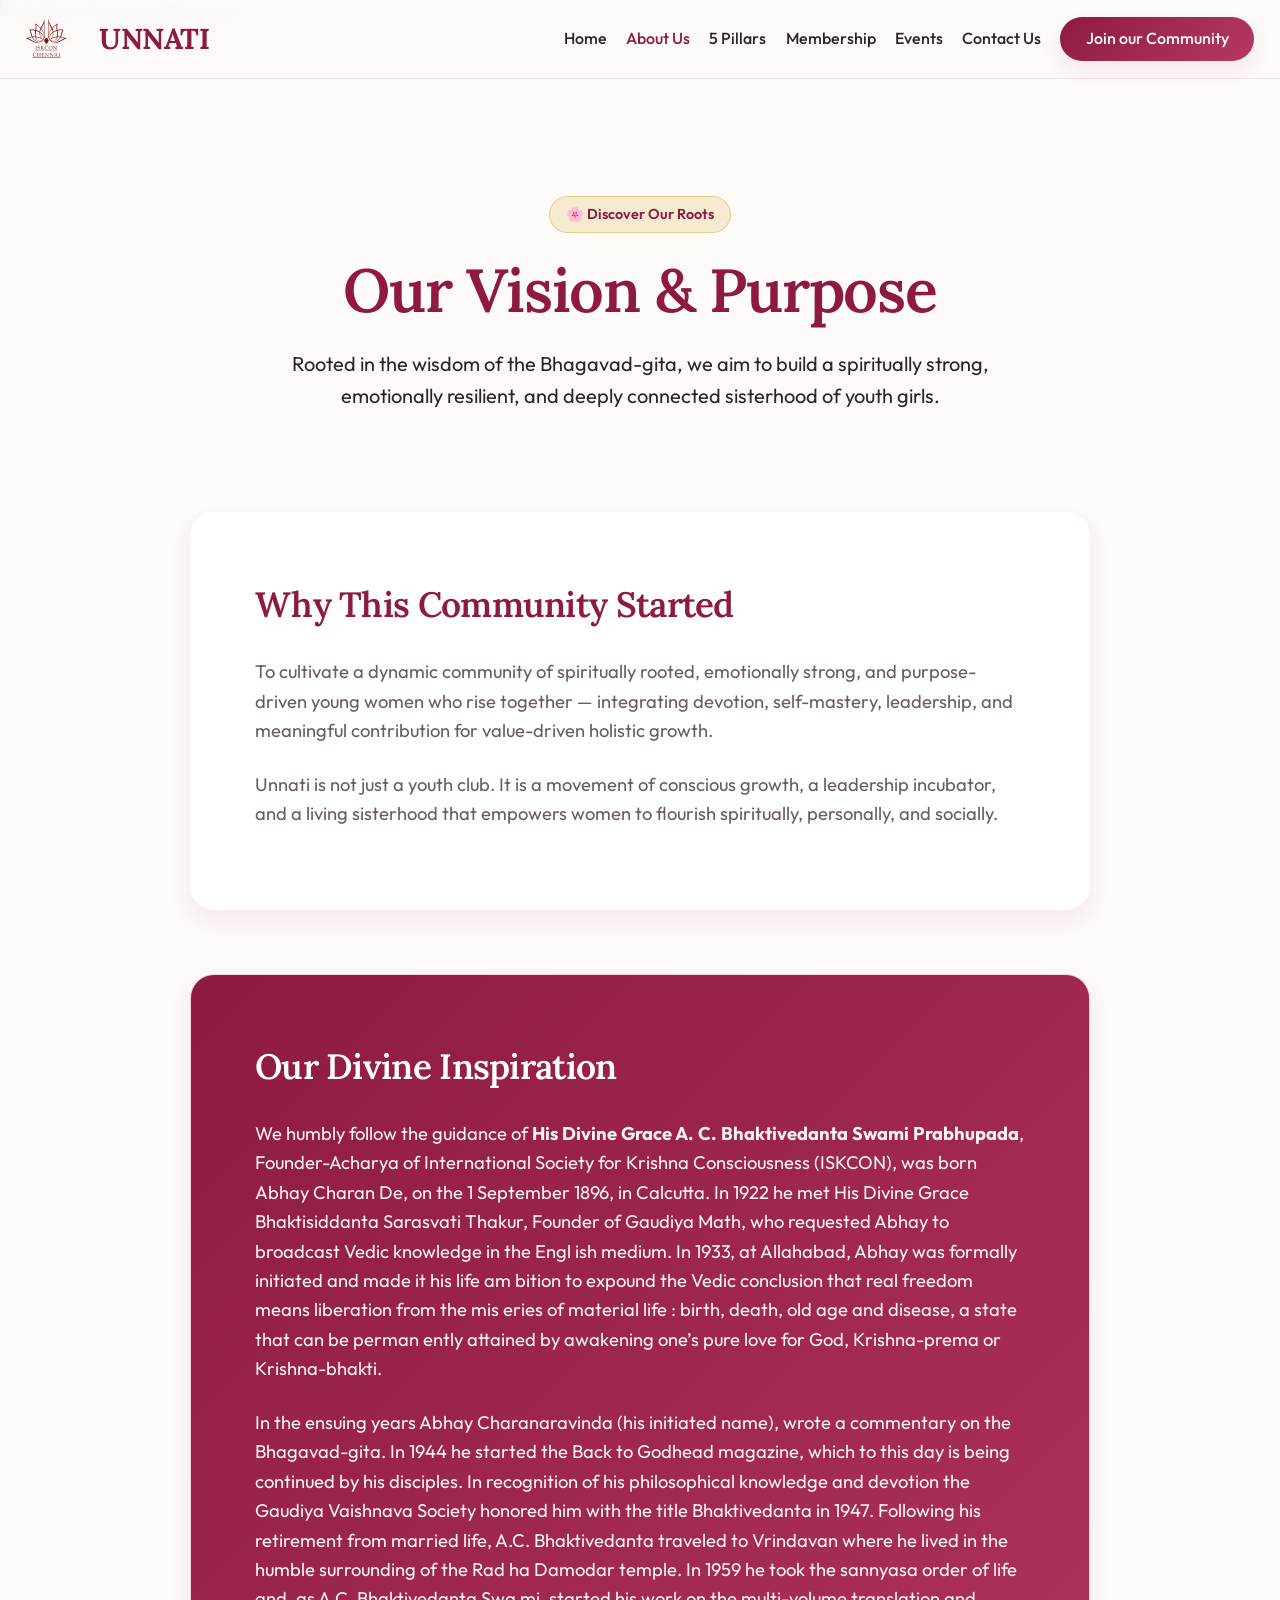
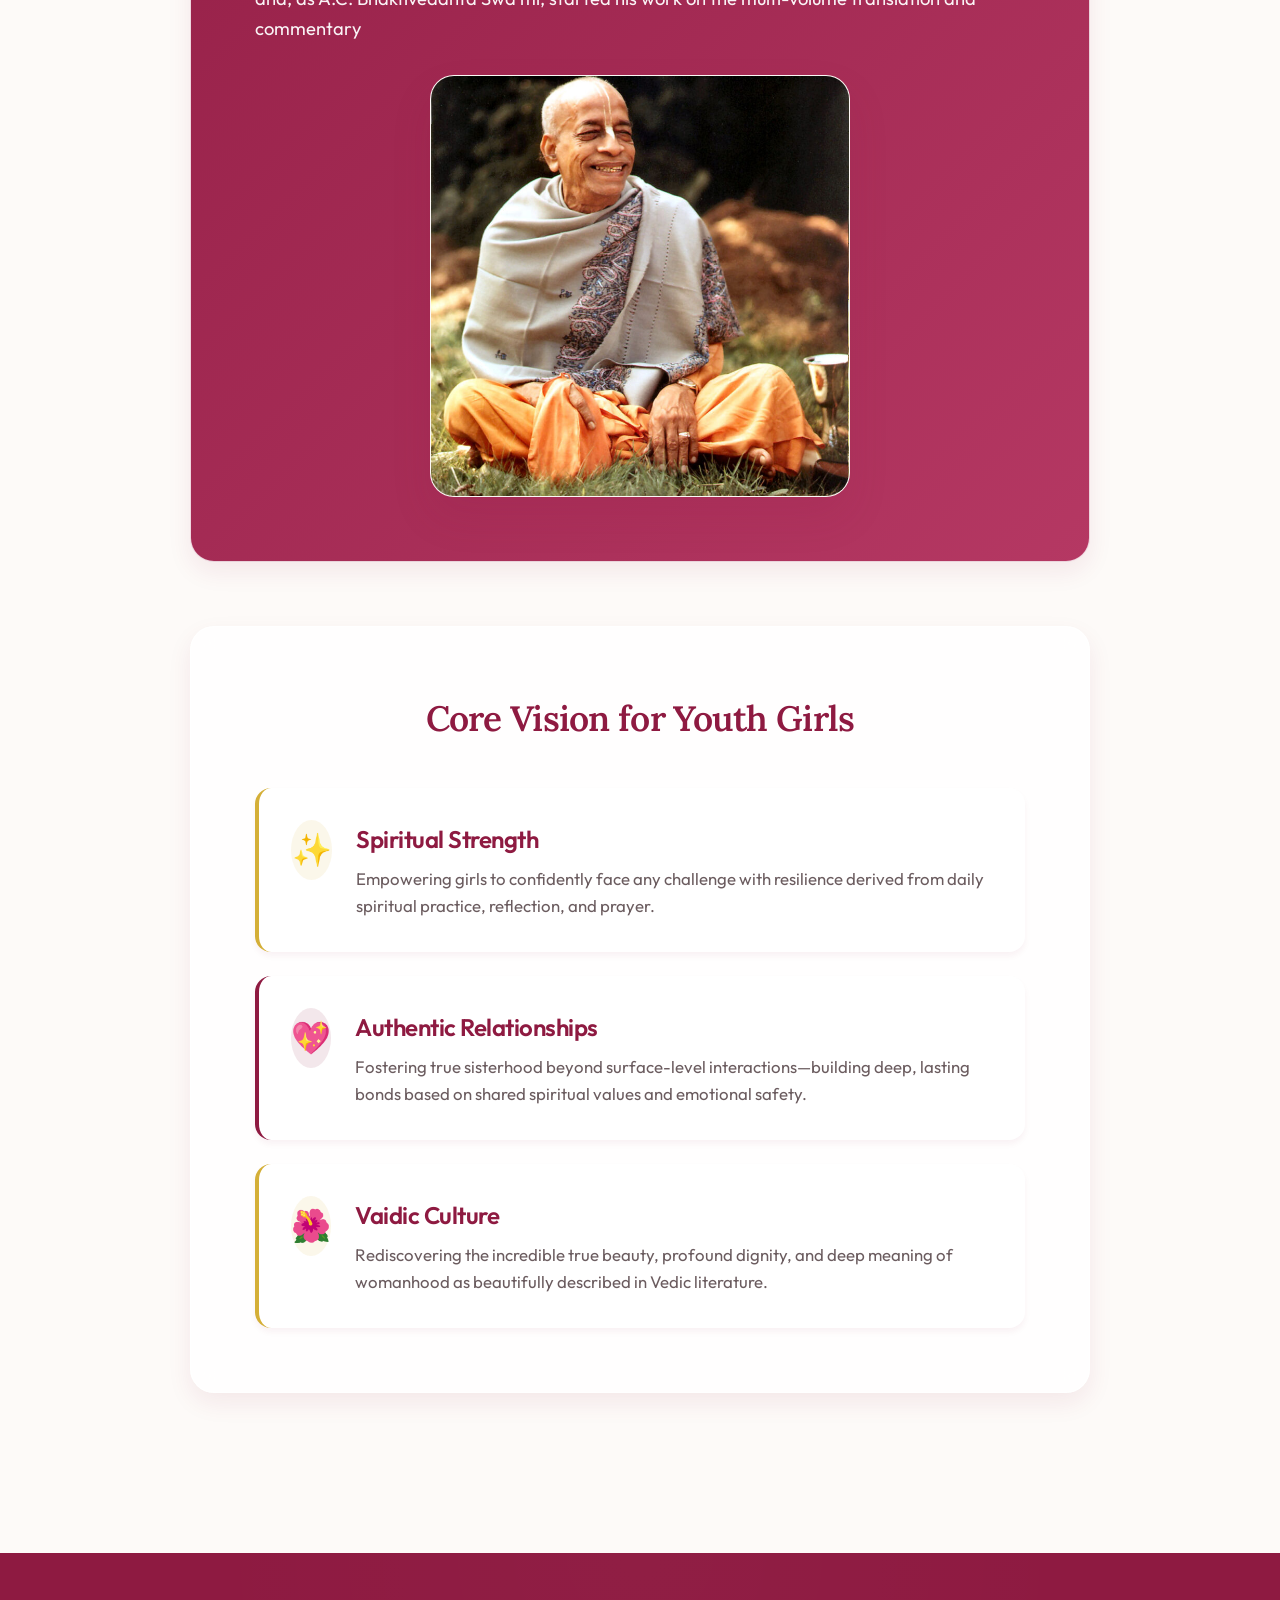
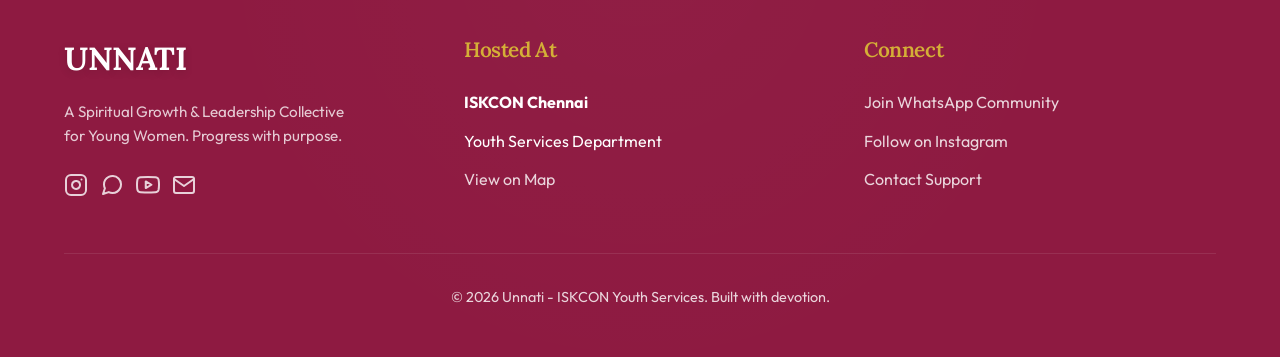
==== commit abd7534b: "some new changes update" ====
--- a/about.html
+++ b/about.html
@@ -18,7 +18,7 @@
   <!-- Hero Section -->
   <section class="hero" style="min-height: 60vh; padding-top: 100px;">
     <div class="hero-bg">
-      <img src="images/unnati/sakhi_circle_discussion_1774261518444.png" alt="Aesthetic Sisterhood Discussion">
+      <img src="images/pillar/sakhi_circle_discussion_1774261518444.jpg" alt="Aesthetic Sisterhood Discussion">
     </div>
     <div class="hero-overlay" style="background: linear-gradient(to top, rgba(253,250,248, 1) 0%, rgba(253,250,248, 0.7) 60%, rgba(253,250,248, 0.4) 100%);"></div>
     <div class="container text-center">
@@ -38,24 +38,22 @@
       <div class="glass-panel animate-fade-up" style="padding: 4rem; margin-bottom: 4rem; background: white;">
         <h2 class="text-serif" style="color: var(--color-primary); font-size: 2.2rem; margin-bottom: 1.5rem;">Why This Community Started</h2>
         <p style="font-size: 1.15rem; color: var(--color-text-muted); margin-bottom: 1.5rem;">
-          Growing up in the modern world presents unique challenges. Social media pressure, career stress, and relationship anxieties often leave youth feeling lost or overwhelmed. The Unnati collective was created to be a sanctuary—a safe, nurturing space where young women can find inner peace, deep friendships, and undeniable strength.
-        </p>
+          To cultivate a dynamic community of spiritually rooted, emotionally strong, and purpose-driven young women who rise together — integrating devotion, self-mastery, leadership, and meaningful contribution for value-driven holistic growth.        </p>
         <p style="font-size: 1.15rem; color: var(--color-text-muted);">
-          We believe that applying timeless Vedic wisdom to modern life provides practical, lived solutions to today's problems. It is a space where ambition and devotion beautifully coexist.
-        </p>
+          Unnati is not just a youth club. It is a movement of conscious growth, a leadership incubator, and a living sisterhood that empowers women to flourish spiritually, personally, and socially.        </p>
       </div>
 
       <!-- Inspiration Section -->
       <div class="glass-panel animate-fade-up" style="padding: 4rem; margin-bottom: 4rem; background: linear-gradient(135deg, var(--color-primary), var(--color-primary-light)); color: white;">
         <h2 class="text-serif" style="color: white; font-size: 2.2rem; margin-bottom: 1.5rem;">Our Divine Inspiration</h2>
         <p style="font-size: 1.15rem; margin-bottom: 1.5rem; opacity: 0.95;">
-          Everything we do is guided by the foundational text of yoga and devotion: <strong>Bhagavad-gita As It Is</strong>.
+          We humbly follow the guidance of <strong>His Divine Grace A. C. Bhaktivedanta Swami Prabhupada</strong>, Founder-Acharya of International Society for Krishna Consciousness (ISKCON), was born Abhay Charan De, on the 1 September 1896, in Calcutta. In 1922 he met His Divine Grace Bhaktisiddanta Sarasvati Thakur, Founder of Gaudiya Math, who requested Abhay to broadcast Vedic knowledge in the Engl ish medium. In 1933, at Allahabad, Abhay was formally initiated and made it his life am bition to expound the Vedic conclusion that real freedom means liberation from the mis eries of material life : birth, death, old age and disease, a state that can be perman ently attained by awakening one’s pure love for God, Krishna-prema or Krishna-bhakti.        
         </p>
         <p style="font-size: 1.15rem; margin-bottom: 2rem; opacity: 0.95;">
-          We humbly follow the guidance and profound teachings of <strong>His Divine Grace A.C. Bhaktivedanta Swami Prabhupada</strong>, Founder-Acharya of the International Society for Krishna Consciousness (ISKCON). His compassion, purity, and profound vision continue to transform hearts around the globe.
+          In the ensuing years Abhay Charanaravinda (his initiated name), wrote a commentary on the Bhagavad-gita. In 1944 he started the Back to Godhead magazine, which to this day is being continued by his disciples. In recognition of his philosophical knowledge and devotion the Gaudiya Vaishnava Society honored him with the title Bhaktivedanta in 1947. Following his retirement from married life, A.C. Bhaktivedanta traveled to Vrindavan where he lived in the humble surrounding of the Rad ha Damodar temple. In 1959 he took the sannyasa order of life and, as A.C. Bhaktivedanta Swa mi, started his work on the multi-volume translation and commentary        
         </p>
-        <div style="border-radius: var(--radius-lg); overflow: hidden; box-shadow: var(--shadow-lg);">
-          <img src="images/wisdom/sita_devi_patience_1773063052756.png" alt="Spiritual devotion illustration" style="width: 100%; height: 350px; object-fit: cover;">
+        <div class="about-image-card">
+          <img src="images/wisdom/prabhupada-804x1024-1.jpg" alt="Spiritual devotion illustration">
         </div>
       </div>
 
--- a/styles.css
+++ b/styles.css
@@ -51,6 +51,11 @@
   line-height: 1.6;
   overflow-x: hidden;
   -webkit-font-smoothing: antialiased;
+  font-size: 16px;
+}
+
+html {
+  scroll-behavior: smooth;
 }
 
 a {
@@ -128,8 +133,25 @@
 .glass-dark {
   background: rgba(142, 26, 65, 0.85);
   backdrop-filter: blur(10px);
-  border: 1px solid rgba(255, 255, 255, 0.2);
-  color: white;
+}
+
+.about-image-card {
+  border-radius: var(--radius-lg);
+  overflow: hidden;
+  box-shadow: var(--shadow-lg);
+  background: #f8efe8;
+  width: 100%;
+  max-width: 420px;
+  margin: 2rem auto 0;
+  border: 1px solid rgba(255, 255, 255, 0.6);
+}
+
+.about-image-card img {
+  display: block;
+  width: 100%;
+  height: 420px;
+  object-fit: cover;
+  object-position: center;
 }
 
 /* Buttons */
@@ -253,6 +275,168 @@
 }
 
 /* Hero Section */
+
+/* Grid and card layout */
+.grid-3 {
+  display: grid;
+  grid-template-columns: repeat(3, minmax(0, 1fr));
+  gap: 1.5rem;
+}
+
+.card {
+  background: white;
+  border-radius: var(--radius-lg);
+  box-shadow: var(--shadow-sm);
+  overflow: hidden;
+  transition: var(--transition);
+}
+
+.card:hover {
+  transform: translateY(-4px);
+  box-shadow: var(--shadow-md);
+}
+
+.story-tag {
+  display: inline-flex;
+  padding: 0.5rem 0.85rem;
+  border-radius: 999px;
+  font-size: 0.85rem;
+  font-weight: 600;
+  color: var(--color-primary-dark);
+}
+
+.page-header {
+  background: linear-gradient(135deg, #880e4f, #e91e63, #ff8f00);
+  padding: 5rem 0 4rem;
+  color: white;
+  text-align: center;
+  position: relative;
+  overflow: hidden;
+}
+
+.page-header::before {
+  content: '';
+  position: absolute;
+  inset: 0;
+  background: url('images/events/event_home.jpg') center/cover no-repeat;
+  opacity: 0.14;
+  z-index: 0;
+}
+
+.page-header .container {
+  position: relative;
+  z-index: 1;
+}
+
+.page-header h1 {
+  font-size: clamp(2.4rem, 4vw, 3.5rem);
+  margin-bottom: 1rem;
+  color: #fff;
+}
+
+.page-header p {
+  font-size: 1.05rem;
+  max-width: 680px;
+  margin: 0 auto;
+  color: rgba(255,255,255,0.9);
+}
+
+.section-nav {
+  display: flex;
+  justify-content: center;
+  gap: 1rem;
+  flex-wrap: wrap;
+  margin: -2rem auto 2.5rem;
+  padding: 0 1rem;
+}
+
+.section-nav a {
+  background: white;
+  color: var(--color-primary);
+  border-radius: var(--radius-pill);
+  padding: 0.85rem 1.4rem;
+  font-weight: 600;
+  box-shadow: var(--shadow-sm);
+  transition: var(--transition);
+}
+
+.section-nav a:hover {
+  transform: translateY(-1px);
+  box-shadow: var(--shadow-md);
+}
+
+.section-title {
+  max-width: 700px;
+  margin-bottom: 2rem;
+}
+
+.section-title span {
+  display: inline-block;
+  margin-bottom: 1rem;
+  color: var(--color-primary);
+  font-weight: 700;
+  text-transform: uppercase;
+  letter-spacing: 0.15em;
+  font-size: 0.8rem;
+}
+
+.section-title h2 {
+  font-size: 2.2rem;
+  margin-bottom: 0.8rem;
+}
+
+.section-title p {
+  color: var(--color-text-muted);
+  font-size: 1rem;
+  line-height: 1.75;
+}
+
+.card-body {
+  padding: 1.5rem;
+}
+
+.card-meta {
+  font-size: 0.95rem;
+  color: var(--color-text-muted);
+  margin: 1rem 0 1.4rem;
+  background: var(--color-bg-light);
+  padding: 1rem 1.1rem;
+  border-radius: var(--radius-md);
+}
+
+.section-bg-muted {
+  background-color: #faf3f1;
+}
+
+/* Grid and card layout */
+.grid-3 {
+  display: grid;
+  grid-template-columns: repeat(3, minmax(0, 1fr));
+  gap: 1.5rem;
+}
+
+.card {
+  background: white;
+  border-radius: var(--radius-lg);
+  box-shadow: var(--shadow-sm);
+  overflow: hidden;
+  transition: var(--transition);
+}
+
+.card:hover {
+  transform: translateY(-4px);
+  box-shadow: var(--shadow-md);
+}
+
+.story-tag {
+  display: inline-flex;
+  padding: 0.5rem 0.85rem;
+  border-radius: 999px;
+  font-size: 0.85rem;
+  font-weight: 600;
+  color: var(--color-primary-dark);
+}
+
 .hero {
   position: relative;
   min-height: 100vh;
@@ -271,11 +455,16 @@
   z-index: -2;
 }
 
-.hero-bg img {
+.hero-bg img,
+.hero-bg video {
   width: 100%;
   height: 100%;
   object-fit: cover;
   object-position: center 20%;
+}
+
+.hero-bg video {
+  display: block;
 }
 
 .hero-overlay {
@@ -284,7 +473,7 @@
   left: 0;
   width: 100%;
   height: 100%;
-  background: linear-gradient(to right, rgba(253,250,248, 0.95) 0%, rgba(253,250,248, 0.7) 50%, rgba(253,250,248, 0.2) 100%);
+  background: linear-gradient(to right, rgba(253,250,248, 0.90) 0%, rgba(253,250,248, 0.68) 50%, rgba(253,250,248, 0.18) 100%);
   z-index: -1;
 }
 
@@ -373,9 +562,127 @@
 /* Pillars Section */
 .pillars-grid {
   display: grid;
-  grid-template-columns: repeat(12, 1fr);
+  grid-template-columns: repeat(auto-fit, minmax(260px, 1fr));
   gap: 2rem;
   margin-top: 4rem;
+}
+
+.pillar-card {
+  display: flex;
+  flex-direction: column;
+  gap: 1.5rem;
+  background: rgba(255,255,255,0.92);
+  border-radius: var(--radius-lg);
+  overflow: hidden;
+  box-shadow: var(--shadow-lg);
+  text-decoration: none;
+  color: inherit;
+  transition: transform 0.25s ease, box-shadow 0.25s ease;
+}
+
+.pillar-card:hover {
+  transform: translateY(-5px);
+  box-shadow: 0 24px 60px rgba(0,0,0,0.12);
+}
+
+.pillar-card .pillar-img-wrapper,
+.pillar-card-link .pillar-img-wrapper {
+  width: 100%;
+  overflow: hidden;
+  aspect-ratio: 4 / 3;
+  border-radius: var(--radius-lg);
+}
+
+.pillar-card .pillar-img-wrapper img,
+.pillar-card-link .pillar-img-wrapper img {
+  width: 100%;
+  height: 100%;
+  display: block;
+  object-fit: cover;
+  transition: transform 0.35s ease;
+}
+
+.pillar-card:hover .pillar-img-wrapper img,
+.pillar-card-link:hover .pillar-img-wrapper img {
+  transform: scale(1.03);
+}
+
+.pillar-card .pillar-content {
+  padding: 1.8rem;
+}
+
+.pillar-card .pillar-number {
+  font-size: 3rem;
+  margin-bottom: 0.5rem;
+}
+
+.pillar-card .pillar-title {
+  font-size: 1.65rem;
+  margin: 0;
+}
+
+.pillar-detail {
+  margin-bottom: 4rem;
+}
+
+.pillar-detail:last-child {
+  margin-bottom: 0;
+}
+
+.pillar-header {
+  display: flex;
+  align-items: baseline;
+  gap: 1rem;
+  margin-bottom: 2rem;
+}
+
+.pillar-detail-grid {
+  display: grid;
+  grid-template-columns: 1fr 1fr;
+  gap: 2rem;
+  align-items: start;
+}
+
+.pillar-detail-grid .pillar-img-wrapper {
+  border-radius: var(--radius-lg);
+  overflow: hidden;
+  box-shadow: var(--shadow-lg);
+}
+
+.pillar-detail-grid .pillar-img-wrapper img {
+  width: 100%;
+  height: 100%;
+  object-fit: cover;
+  aspect-ratio: 4 / 3;
+}
+
+.pillar-detail-content {
+  display: flex;
+  flex-direction: column;
+  gap: 1.5rem;
+}
+
+.pillar-detail .pillar-details {
+  background: rgba(255,255,255,0.9);
+  padding: 1.8rem;
+  border-radius: var(--radius-md);
+  border-left: 4px solid var(--color-accent);
+}
+
+.pillar-detail .pillar-details ul {
+  margin: 0;
+  padding-left: 1.2rem;
+  color: var(--color-text-muted);
+}
+
+.pillar-detail .pillar-details li {
+  margin-bottom: 0.8rem;
+}
+
+@media (max-width: 900px) {
+  .pillar-detail-grid {
+    grid-template-columns: 1fr;
+  }
 }
 
 /* Alternate Left/Right layout for pillars */
@@ -575,27 +882,6 @@
 }
 
 /* Responsive */
-@media (max-width: 992px) {
-  .hero-title { font-size: 3.5rem; }
-  .pillar-row { flex-direction: column !important; gap: 2rem; }
-  .pillar-img-wrapper::after { display: none; }
-  .membership-wrap { grid-template-columns: 1fr; }
-  .grid-3 { grid-template-columns: 1fr; }
-  .story-card, .newsletter-card, .forum-category { min-height: auto; }
-}
-
-@media (max-width: 768px) {
-  .hero { min-height: 80vh; padding-top: 100px; }
-  .hero-title { font-size: 2.8rem; }
-  .hero-title span { font-size: 1.8rem; }
-  .hero-subtitle { padding-right: 0; }
-  .nav-links { top: 70px; }
-  .grid-3 { grid-template-columns: 1fr; }
-  .card img, .story-img { height: auto; }
-  .quote-box { padding: 2rem; }
-  .footer { padding: 3rem 0 2rem; }
-}
-
 @media (max-width: 1150px) {
   h1 { font-size: 2.8rem; }
   .hero-title span { font-size: 1.8rem; }
@@ -616,13 +902,82 @@
   .mobile-menu-btn { display: block; }
 }
 
+@media (max-width: 992px) {
+  .hero-title { font-size: 3.5rem; }
+  .pillar-row { flex-direction: column !important; gap: 2rem; }
+  .pillar-img-wrapper::after { display: none; }
+  .membership-wrap { grid-template-columns: 1fr; }
+  .grid-3 { grid-template-columns: 1fr; }
+  .story-card, .newsletter-card, .forum-category { min-height: auto; }
+}
+
+@media (max-width: 768px) {
+  .container { width: min(92%, 1200px); }
+  .navbar .container { width: min(92%, 1450px); }
+  .hero { min-height: 80vh; padding-top: 100px; }
+  .hero-title { font-size: 2.8rem; }
+  .hero-title span { font-size: 1.8rem; }
+  .hero-subtitle { padding-right: 0; font-size: 1.05rem; }
+  .nav-links { top: 70px; }
+  .grid-3 { grid-template-columns: 1fr; }
+  .card img, .story-img { height: auto; }
+  .quote-box { padding: 2rem; }
+  .footer { padding: 3rem 0 2rem; }
+  .footer-grid { grid-template-columns: 1fr; gap: 2rem; }
+  .section { padding: 4rem 0; }
+  .mission-card { padding: 2rem; }
+  .mission-grid { gap: 1.2rem; }
+  .pillar-slide { padding: 0 1rem; }
+}
+
+@media (max-width: 576px) {
+  body { font-size: 15px; }
+  .logo { font-size: 1.45rem; }
+  .hero { min-height: 75vh; padding-top: 90px; }
+  .hero-title { font-size: clamp(2.2rem, 9vw, 2.9rem); line-height: 1.1; }
+  .hero-title span { font-size: clamp(1.1rem, 4vw, 1.5rem); }
+  .hero-badge { font-size: 0.8rem; padding: 0.35rem 0.8rem; }
+  .hero-subtitle { font-size: 0.98rem; margin-bottom: 1.5rem; }
+  .btn { width: 100%; }
+  .section { padding: 3rem 0; }
+  .mission-grid { grid-template-columns: 1fr; }
+  .pillar-title { font-size: 1.8rem; }
+  .pillar-details { padding: 1.1rem; }
+  .membership-card { padding: 1.5rem; }
+  .footer .logo { margin-bottom: 0.75rem; }
+  .footer-title { margin-bottom: 1rem; }
+  .footer-links li { margin-bottom: 0.65rem; }
+}
+
+@media (max-width: 1150px) {
+  h1 { font-size: 2.8rem; }
+  .hero-title span { font-size: 1.8rem; }
+  .nav-links {
+    position: fixed;
+    top: 70px;
+    left: -100%;
+    width: 100%;
+    height: calc(100vh - 70px);
+    background: rgba(253, 250, 248, 0.98);
+    backdrop-filter: blur(10px);
+    flex-direction: column;
+    padding: 3rem 2rem;
+    gap: 2rem;
+    transition: 0.4s cubic-bezier(0.25, 0.8, 0.25, 1);
+  }
+  .nav-links.active { left: 0; }
+  .mobile-menu-btn { display: block; }
+}
+
 /* --- Pillars Slider Styles --- */
 .pillars-slider-wrapper {
   position: relative;
   width: 100%;
+  max-width: 700px;
+  margin: 0 auto;
   overflow: hidden;
-  margin-top: 2rem;
-  padding: 1.5rem 0;
+  margin-top: 1.5rem;
+  padding: 0.5rem 0;
 }
 
 .pillars-slider-track {
@@ -636,7 +991,44 @@
   max-width: 100%;
   width: 100%;
   box-sizing: border-box;
-  padding: 0 4rem; /* Safe padding for side buttons */
+  padding: 0 0.5rem;
+}
+
+.pillar-card-link {
+  display: block;
+  width: 100%;
+  text-decoration: none;
+  color: inherit;
+}
+
+.pillar-card-link .pillar-img-wrapper {
+  border-radius: var(--radius-lg);
+  overflow: hidden;
+  aspect-ratio: 4 / 3;
+  min-height: 200px;
+}
+
+.pillar-card-link .pillar-img-wrapper img {
+  width: 100%;
+  height: 100%;
+  display: block;
+  object-fit: cover;
+}
+
+.pillar-card-link .pillar-content {
+  background: rgba(255,255,255,0.98);
+  padding: 1.2rem;
+  border-radius: 0 0 var(--radius-lg) var(--radius-lg);
+}
+
+.pillar-card-link .pillar-number {
+  font-size: 1.85rem;
+  margin-bottom: 0.35rem;
+}
+
+.pillar-card-link .pillar-title {
+  font-size: 1.55rem;
+  margin: 0;
 }
 
 .pillar-slide .pillar-row {
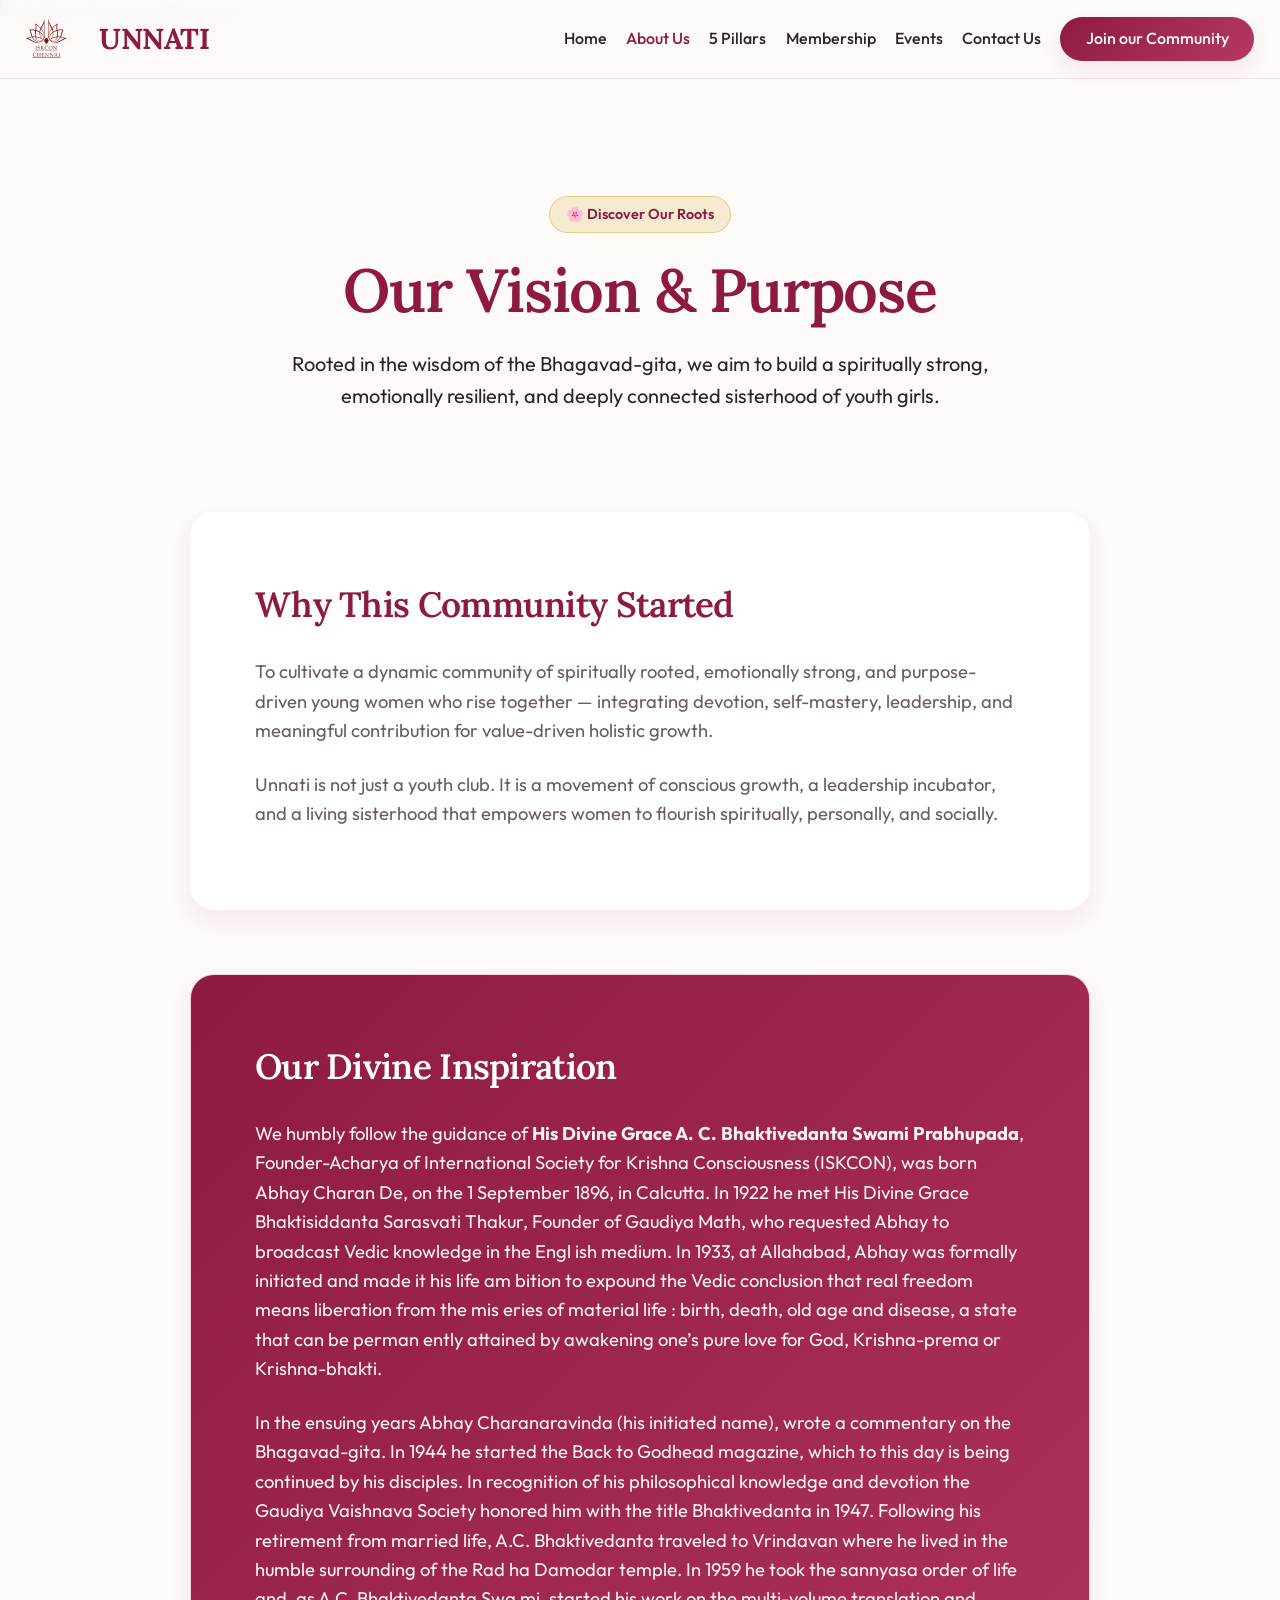
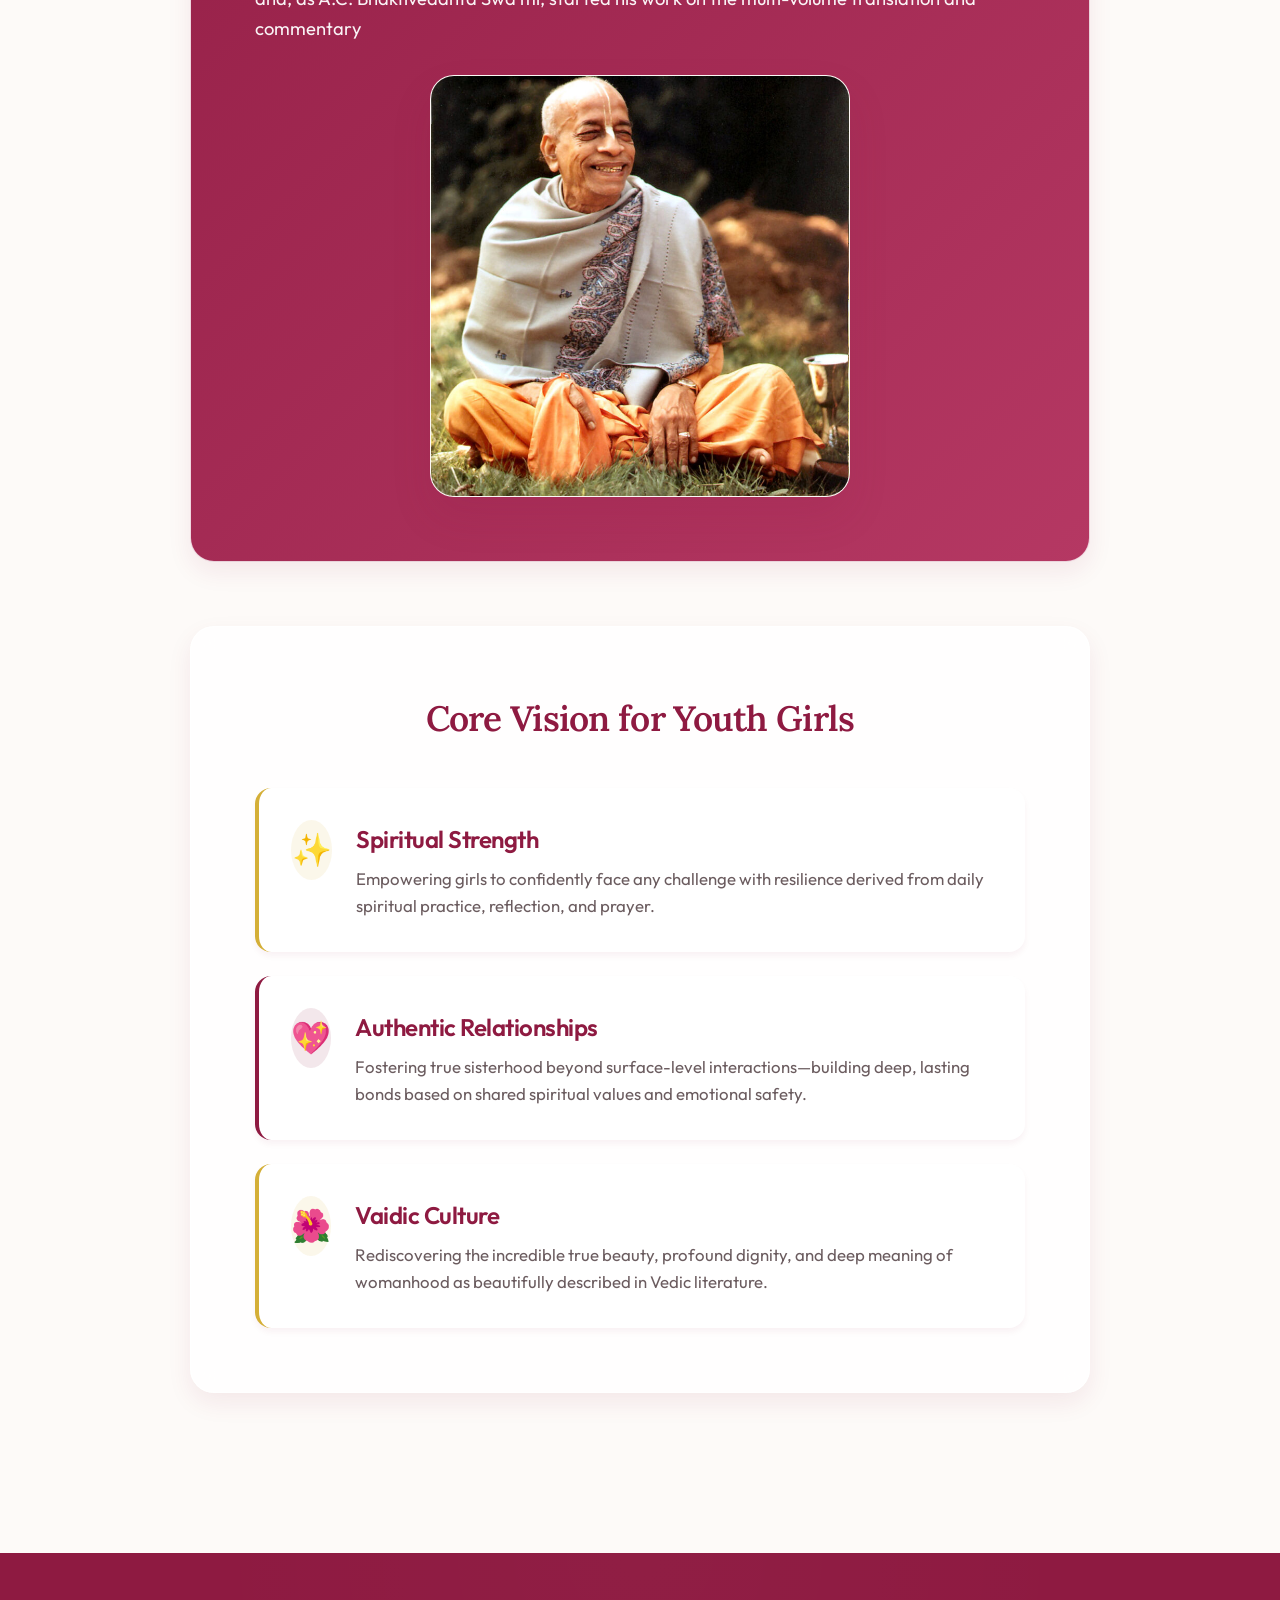
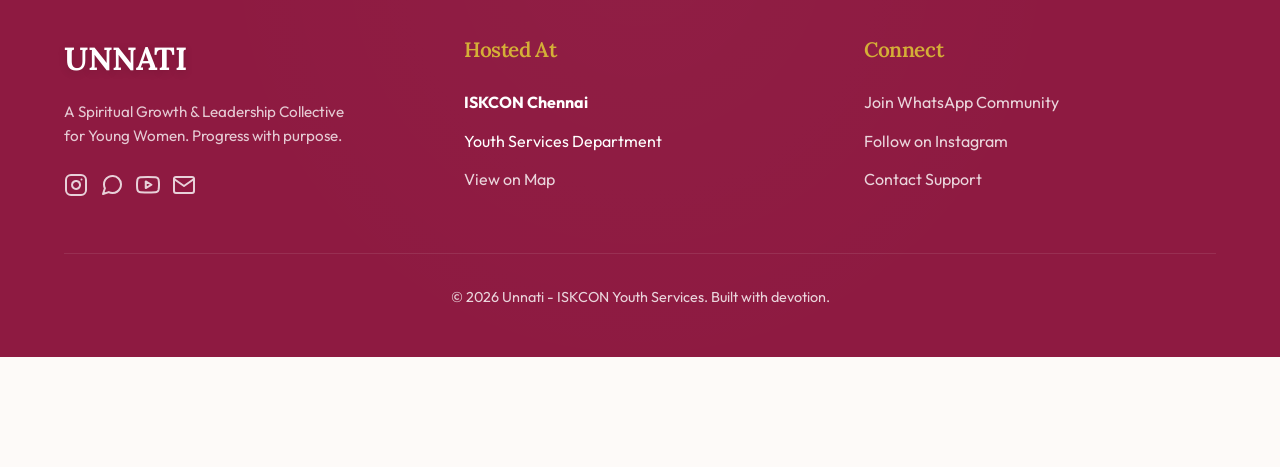
==== commit bd6c29ac: "some new changes update" ====
--- a/about.html
+++ b/about.html
@@ -18,7 +18,7 @@
   <!-- Hero Section -->
   <section class="hero" style="min-height: 60vh; padding-top: 100px;">
     <div class="hero-bg">
-      <img src="images/pillar/sakhi_circle_discussion_1774261518444.jpg" alt="Aesthetic Sisterhood Discussion">
+      <img src="images/about/about_home.jpg" alt="Aesthetic Sisterhood Discussion">
     </div>
     <div class="hero-overlay" style="background: linear-gradient(to top, rgba(253,250,248, 1) 0%, rgba(253,250,248, 0.7) 60%, rgba(253,250,248, 0.4) 100%);"></div>
     <div class="container text-center">
--- a/styles.css
+++ b/styles.css
@@ -56,6 +56,23 @@
 
 html {
   scroll-behavior: smooth;
+  scroll-padding-top: 110px;
+}
+
+[id] {
+  scroll-margin-top: 110px;
+}
+
+section[id]::before,
+header[id]::before,
+div[id]::before,
+main[id]::before,
+article[id]::before {
+  content: '';
+  display: block;
+  height: 110px;
+  margin-top: -110px;
+  visibility: hidden;
 }
 
 a {
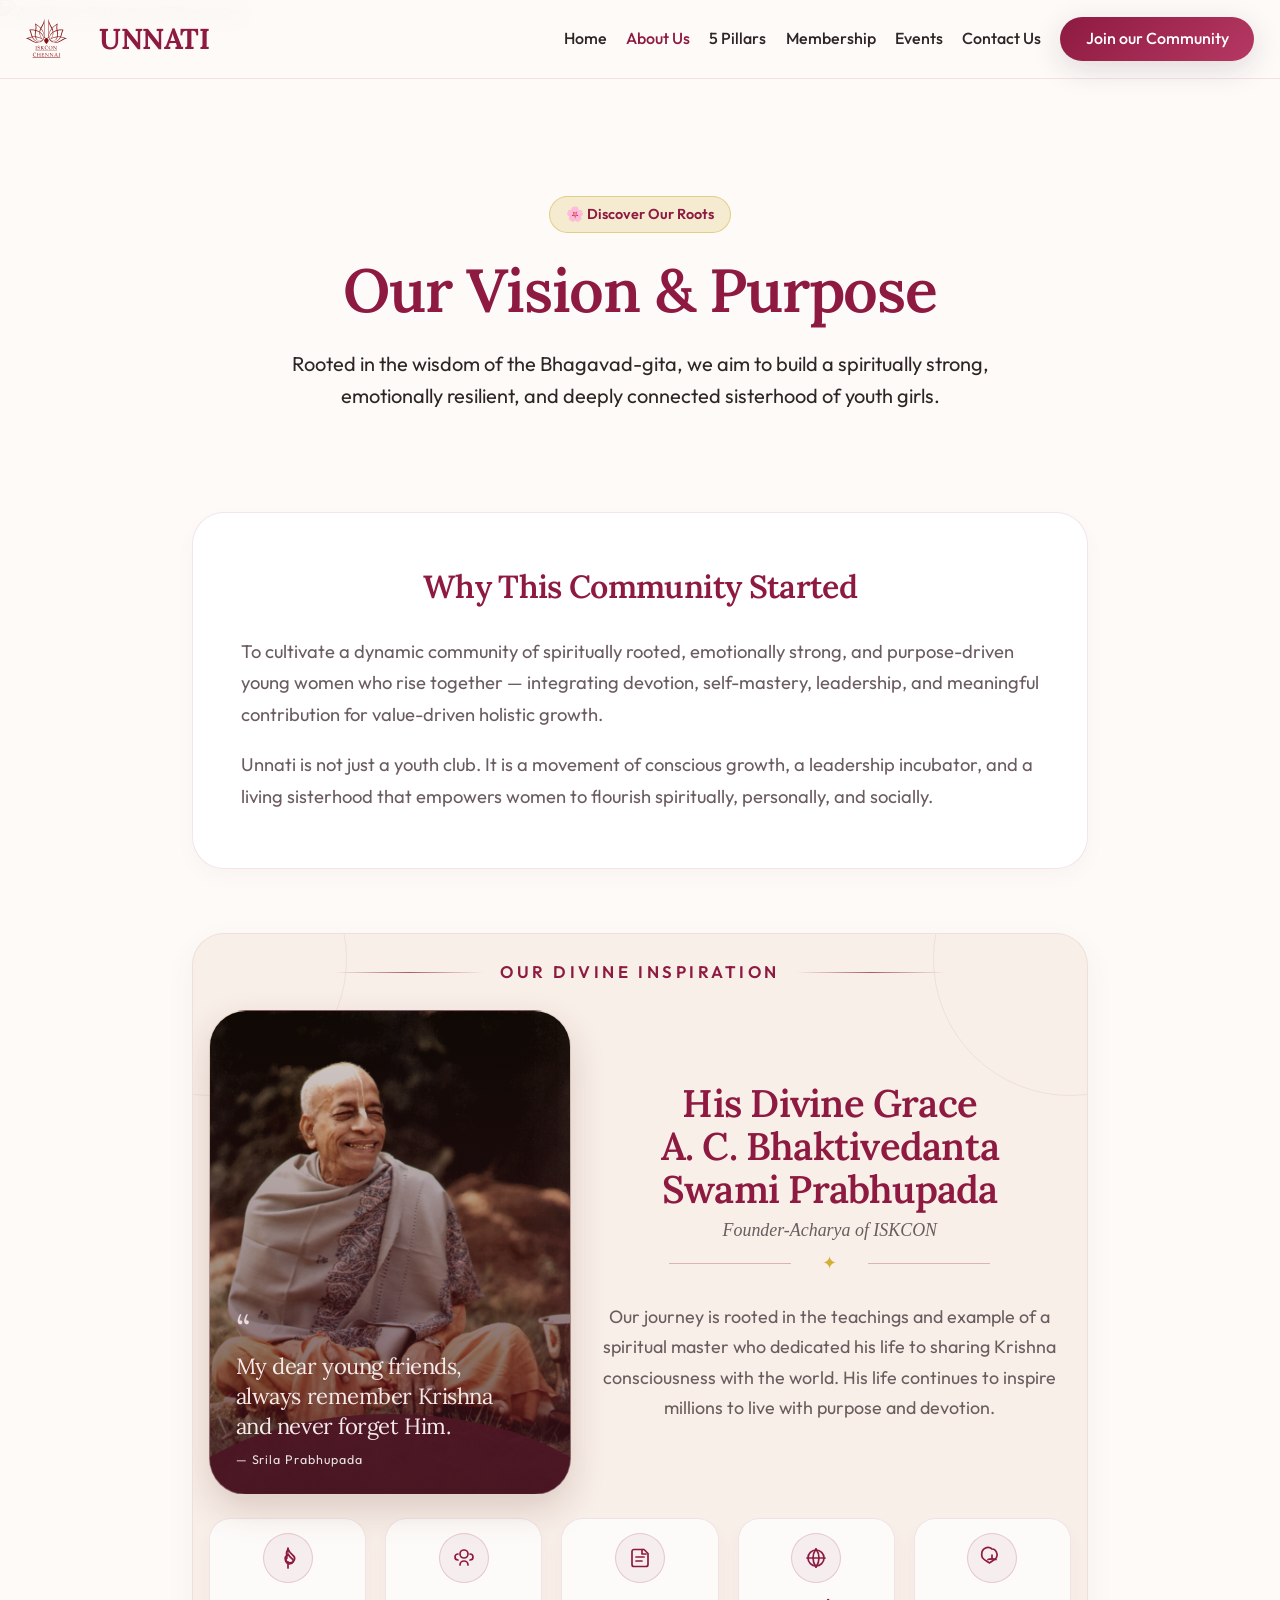
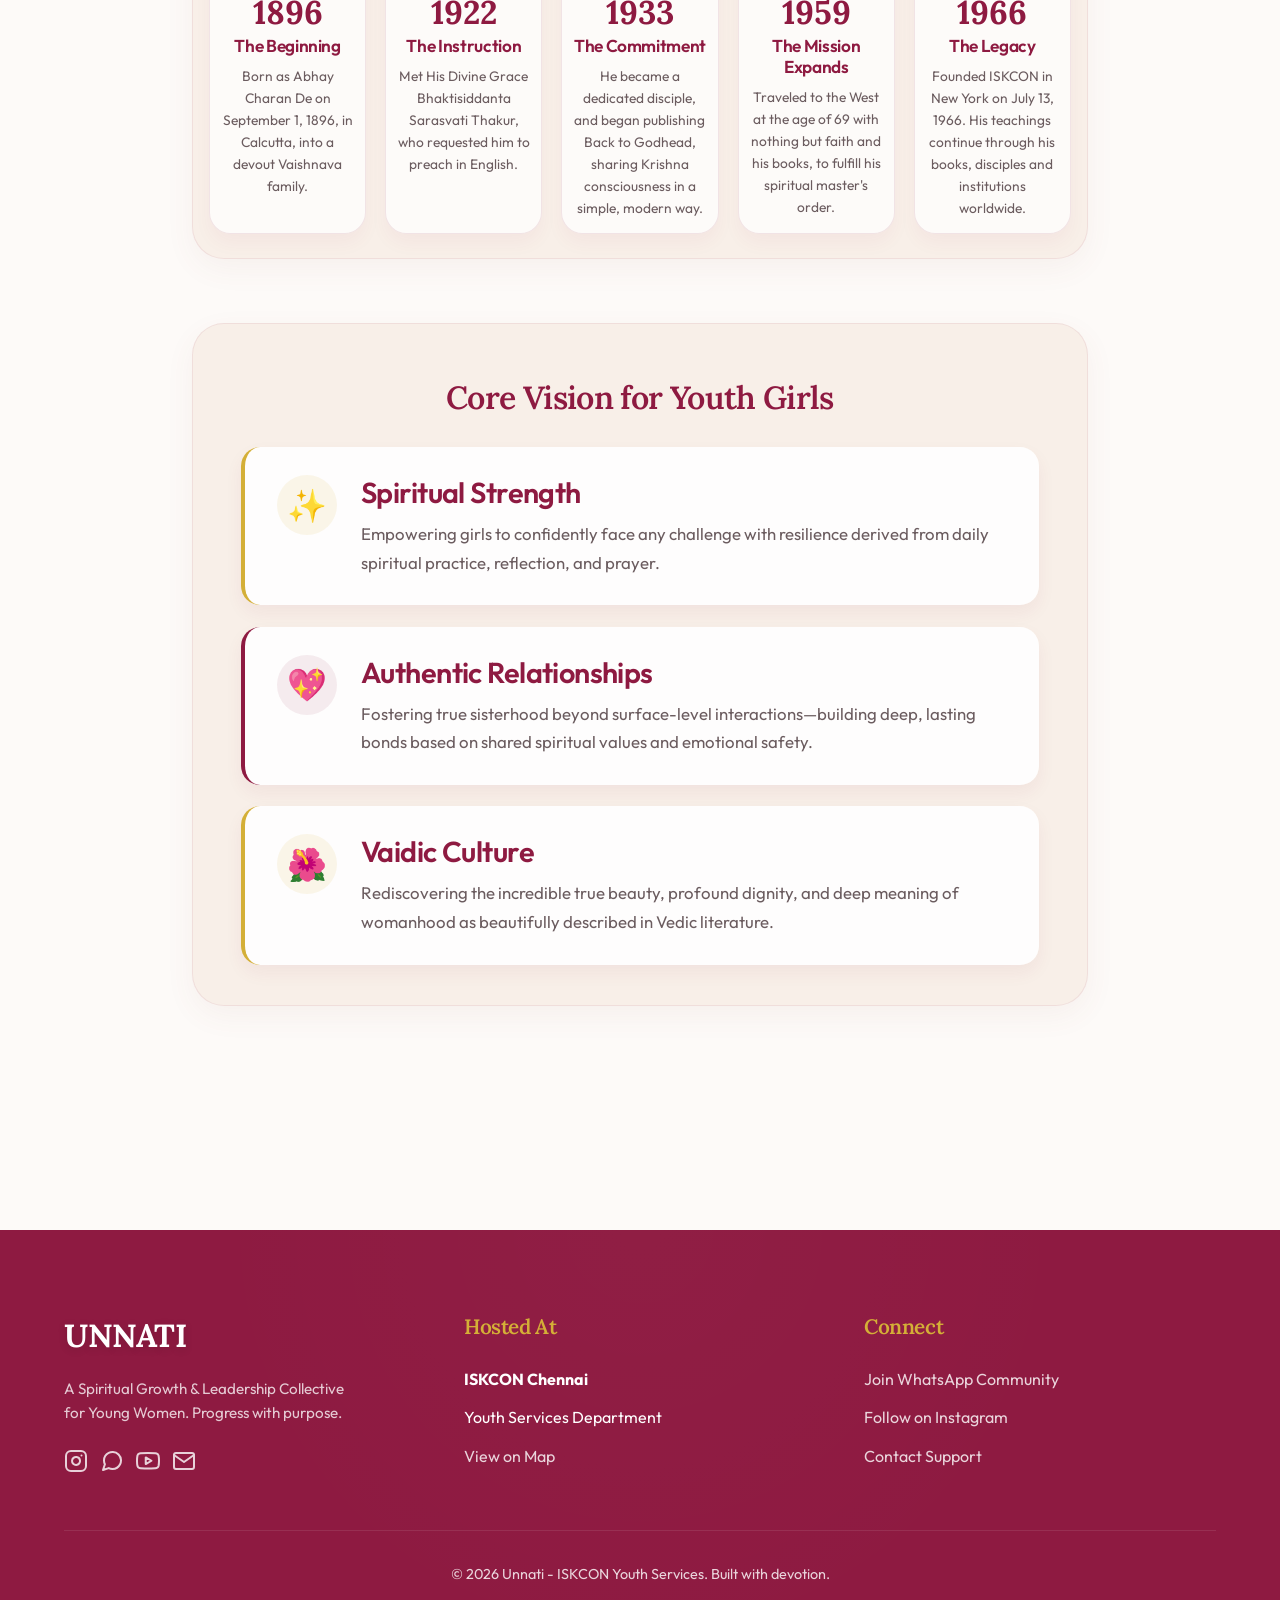
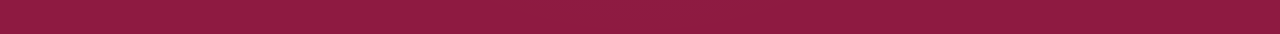
==== commit 8a74edf9: "Add files via upload" ====
--- a/about.html
+++ b/about.html
@@ -32,57 +32,118 @@
 
   <!-- About Content -->
   <section class="section" style="padding-top: 2rem; margin-top: -60px;">
-    <div class="container" style="max-width: 900px;">
+    <div class="container" style="max-width: 100%; width: 100%; padding-left: 0; padding-right: 0;">
 
       <!-- Origin Card -->
-      <div class="glass-panel animate-fade-up" style="padding: 4rem; margin-bottom: 4rem; background: white;">
-        <h2 class="text-serif" style="color: var(--color-primary); font-size: 2.2rem; margin-bottom: 1.5rem;">Why This Community Started</h2>
-        <p style="font-size: 1.15rem; color: var(--color-text-muted); margin-bottom: 1.5rem;">
-          To cultivate a dynamic community of spiritually rooted, emotionally strong, and purpose-driven young women who rise together — integrating devotion, self-mastery, leadership, and meaningful contribution for value-driven holistic growth.        </p>
-        <p style="font-size: 1.15rem; color: var(--color-text-muted);">
-          Unnati is not just a youth club. It is a movement of conscious growth, a leadership incubator, and a living sisterhood that empowers women to flourish spiritually, personally, and socially.        </p>
+      <div class="about-panel animate-fade-up" style="background:#ffffff; border:1px solid rgba(162,31,75,0.12); box-shadow:0 8px 18px rgba(135,91,65,0.04);">
+        <h2 class="text-serif">Why This Community Started</h2>
+        <p>
+          To cultivate a dynamic community of spiritually rooted, emotionally strong, and purpose-driven young women who rise together — integrating devotion, self-mastery, leadership, and meaningful contribution for value-driven holistic growth.
+        </p>
+        <p>
+          Unnati is not just a youth club. It is a movement of conscious growth, a leadership incubator, and a living sisterhood that empowers women to flourish spiritually, personally, and socially.
+        </p>
       </div>
 
       <!-- Inspiration Section -->
-      <div class="glass-panel animate-fade-up" style="padding: 4rem; margin-bottom: 4rem; background: linear-gradient(135deg, var(--color-primary), var(--color-primary-light)); color: white;">
-        <h2 class="text-serif" style="color: white; font-size: 2.2rem; margin-bottom: 1.5rem;">Our Divine Inspiration</h2>
-        <p style="font-size: 1.15rem; margin-bottom: 1.5rem; opacity: 0.95;">
-          We humbly follow the guidance of <strong>His Divine Grace A. C. Bhaktivedanta Swami Prabhupada</strong>, Founder-Acharya of International Society for Krishna Consciousness (ISKCON), was born Abhay Charan De, on the 1 September 1896, in Calcutta. In 1922 he met His Divine Grace Bhaktisiddanta Sarasvati Thakur, Founder of Gaudiya Math, who requested Abhay to broadcast Vedic knowledge in the Engl ish medium. In 1933, at Allahabad, Abhay was formally initiated and made it his life am bition to expound the Vedic conclusion that real freedom means liberation from the mis eries of material life : birth, death, old age and disease, a state that can be perman ently attained by awakening one’s pure love for God, Krishna-prema or Krishna-bhakti.        
-        </p>
-        <p style="font-size: 1.15rem; margin-bottom: 2rem; opacity: 0.95;">
-          In the ensuing years Abhay Charanaravinda (his initiated name), wrote a commentary on the Bhagavad-gita. In 1944 he started the Back to Godhead magazine, which to this day is being continued by his disciples. In recognition of his philosophical knowledge and devotion the Gaudiya Vaishnava Society honored him with the title Bhaktivedanta in 1947. Following his retirement from married life, A.C. Bhaktivedanta traveled to Vrindavan where he lived in the humble surrounding of the Rad ha Damodar temple. In 1959 he took the sannyasa order of life and, as A.C. Bhaktivedanta Swa mi, started his work on the multi-volume translation and commentary        
-        </p>
-        <div class="about-image-card">
-          <img src="images/wisdom/prabhupada-804x1024-1.jpg" alt="Spiritual devotion illustration">
-        </div>
-      </div>
+      <section class="inspiration-panel animate-fade-up">
+        <div class="inspiration-heading">OUR DIVINE INSPIRATION</div>
 
-      <!-- Vision Core Values -->
-      <div class="glass-panel animate-fade-up" style="padding: 4rem; background: rgba(255,255,255,0.8);">
-        <h2 class="text-serif" style="color: var(--color-primary); font-size: 2.2rem; margin-bottom: 2.5rem; text-align: center;">Core Vision for Youth Girls</h2>
-        
-        <div style="display: flex; flex-direction: column; gap: 1.5rem;">
-          <div style="background: white; border-radius: var(--radius-md); padding: 2rem; box-shadow: var(--shadow-sm); border-left: 4px solid var(--color-accent); display: flex; gap: 1.5rem; align-items: flex-start;">
-            <div style="font-size: 2rem; background: rgba(212, 175, 55, 0.1); width: 60px; height: 60px; display: flex; align-items: center; justify-content: center; border-radius: 50%;">✨</div>
-            <div>
-              <h3 style="color: var(--color-primary);">Spiritual Strength</h3>
-              <p style="color: var(--color-text-muted); font-size: 1.05rem; margin: 0;">Empowering girls to confidently face any challenge with resilience derived from daily spiritual practice, reflection, and prayer.</p>
+        <div class="inspiration-layout">
+          <div class="portrait-card">
+            <img src="images/wisdom/prabhupada-804x1024-1.jpg" alt="His Divine Grace A. C. Bhaktivedanta Swami Prabhupada">
+            <div class="portrait-quote">
+              <span class="quote-mark">“</span>
+              <p>My dear young friends,<br>always remember Krishna<br>and never forget Him.</p>
+              <small>— Srila Prabhupada</small>
             </div>
           </div>
 
-          <div style="background: white; border-radius: var(--radius-md); padding: 2rem; box-shadow: var(--shadow-sm); border-left: 4px solid var(--color-primary); display: flex; gap: 1.5rem; align-items: flex-start;">
-            <div style="font-size: 2rem; background: rgba(142, 26, 65, 0.1); width: 60px; height: 60px; display: flex; align-items: center; justify-content: center; border-radius: 50%;">💖</div>
+          <div class="inspiration-copy">
+            <h2 class="text-serif">His Divine Grace<br>A. C. Bhaktivedanta Swami Prabhupada</h2>
+            <p class="inspiration-subtitle">Founder-Acharya of ISKCON</p>
+            <div class="ornament-divider"><span>✦</span></div>
+
+            <p>
+              Our journey is rooted in the teachings and example of a spiritual master who dedicated his life to sharing Krishna consciousness with the world. His life continues to inspire millions to live with purpose and devotion.
+            </p>
+          </div>
+        </div>
+
+        <div class="timeline-grid">
+          <article class="milestone-card">
+            <div class="milestone-icon">
+              <svg viewBox="0 0 24 24" fill="none" stroke="currentColor" stroke-width="1.8" stroke-linecap="round" stroke-linejoin="round" aria-hidden="true"><path d="M12 3c1.6 3.4 2.5 4.5 4.8 6.2 1.5 1.1 2.2 2.9 1.6 4.5-.6 1.8-2.4 3.1-4.4 3.1-2.1 0-3.9-1.3-4.5-3.2-.7-1.5.1-3.3 1.6-4.4C9.5 7.4 10.4 6.3 12 3Z"/><path d="M12 8c1.2 2.3 2 3.2 3.8 4.5 1.2.8 1.8 2.1 1.2 3.3-.6 1.3-2 2.2-3.4 2.2-1.7 0-3.1-1-3.7-2.3-.7-1.3-.2-2.8 1.1-3.7C10 11.1 10.9 10.1 12 8Z"/><path d="M12 2v4"/><path d="M12 16v6"/></svg>
+            </div>
+            <div class="milestone-year">1896</div>
+            <h3>The Beginning</h3>
+            <p>Born as Abhay Charan De on September 1, 1896, in Calcutta, into a devout Vaishnava family.</p>
+          </article>
+
+          <article class="milestone-card">
+            <div class="milestone-icon">
+              <svg viewBox="0 0 24 24" fill="none" stroke="currentColor" stroke-width="1.8" stroke-linecap="round" stroke-linejoin="round" aria-hidden="true"><path d="M16 19a4 4 0 0 0-8 0"/><circle cx="12" cy="8" r="4"/><path d="M18 8a3 3 0 0 1 0 6"/><path d="M6 8a3 3 0 0 0 0 6"/></svg>
+            </div>
+            <div class="milestone-year">1922</div>
+            <h3>The Instruction</h3>
+            <p>Met His Divine Grace Bhaktisiddanta Sarasvati Thakur, who requested him to preach in English.</p>
+          </article>
+
+          <article class="milestone-card">
+            <div class="milestone-icon">
+              <svg viewBox="0 0 24 24" fill="none" stroke="currentColor" stroke-width="1.8" stroke-linecap="round" stroke-linejoin="round" aria-hidden="true"><path d="M4 18.5V5.5a2 2 0 0 1 2-2h10l4 4v11a2 2 0 0 1-2 2H6a2 2 0 0 1-2-2Z"/><path d="M14 3.5V8h4"/><path d="M8 11h8"/><path d="M8 15h6"/></svg>
+            </div>
+            <div class="milestone-year">1933</div>
+            <h3>The Commitment</h3>
+            <p>He became a dedicated disciple, and began publishing Back to Godhead, sharing Krishna consciousness in a simple, modern way.</p>
+          </article>
+
+          <article class="milestone-card">
+            <div class="milestone-icon">
+              <svg viewBox="0 0 24 24" fill="none" stroke="currentColor" stroke-width="1.8" stroke-linecap="round" stroke-linejoin="round" aria-hidden="true"><circle cx="12" cy="12" r="8"/><path d="M3 12h18"/><path d="M12 3a15 15 0 0 1 0 18"/><path d="M12 3a15 15 0 0 0 0 18"/></svg>
+            </div>
+            <div class="milestone-year">1959</div>
+            <h3>The Mission Expands</h3>
+            <p>Traveled to the West at the age of 69 with nothing but faith and his books, to fulfill his spiritual master's order.</p>
+          </article>
+
+          <article class="milestone-card">
+            <div class="milestone-icon">
+              <svg viewBox="0 0 24 24" fill="none" stroke="currentColor" stroke-width="1.9" stroke-linecap="round" stroke-linejoin="round" aria-hidden="true"><path d="M12 3c2.7 0 4.5 2.4 5 5.2.4 2.1-.6 4.1-2.5 5.4-1.8 1.2-3.4 1.7-5.1 3.4-1.8-1.7-3.3-2.2-5.1-3.4-1.9-1.3-2.9-3.3-2.5-5.4A6.2 6.2 0 0 1 12 3Z"/><path d="M8 13.5c1.3-.5 2.4-.6 4-.6s2.7.1 4 .6"/><path d="M12 9v4"/></svg>
+            </div>
+            <div class="milestone-year">1966</div>
+            <h3>The Legacy</h3>
+            <p>Founded ISKCON in New York on July 13, 1966. His teachings continue through his books, disciples and institutions worldwide.</p>
+          </article>
+        </div>
+      </section>
+
+      <!-- Vision Core Values -->
+      <div class="vision-panel animate-fade-up">
+        <h2 class="text-serif">Core Vision for Youth Girls</h2>
+
+        <div class="vision-list">
+          <div class="value-card value-card-gold">
+            <div class="value-icon">✨</div>
             <div>
-              <h3 style="color: var(--color-primary);">Authentic Relationships</h3>
-              <p style="color: var(--color-text-muted); font-size: 1.05rem; margin: 0;">Fostering true sisterhood beyond surface-level interactions—building deep, lasting bonds based on shared spiritual values and emotional safety.</p>
+              <h3>Spiritual Strength</h3>
+              <p>Empowering girls to confidently face any challenge with resilience derived from daily spiritual practice, reflection, and prayer.</p>
             </div>
           </div>
 
-          <div style="background: white; border-radius: var(--radius-md); padding: 2rem; box-shadow: var(--shadow-sm); border-left: 4px solid var(--color-accent); display: flex; gap: 1.5rem; align-items: flex-start;">
-            <div style="font-size: 2rem; background: rgba(212, 175, 55, 0.1); width: 60px; height: 60px; display: flex; align-items: center; justify-content: center; border-radius: 50%;">🌺</div>
+          <div class="value-card value-card-rose">
+            <div class="value-icon">💖</div>
             <div>
-              <h3 style="color: var(--color-primary);">Vaidic Culture</h3>
-              <p style="color: var(--color-text-muted); font-size: 1.05rem; margin: 0;">Rediscovering the incredible true beauty, profound dignity, and deep meaning of womanhood as beautifully described in Vedic literature.</p>
+              <h3>Authentic Relationships</h3>
+              <p>Fostering true sisterhood beyond surface-level interactions—building deep, lasting bonds based on shared spiritual values and emotional safety.</p>
+            </div>
+          </div>
+
+          <div class="value-card value-card-gold">
+            <div class="value-icon">🌺</div>
+            <div>
+              <h3>Vaidic Culture</h3>
+              <p>Rediscovering the incredible true beauty, profound dignity, and deep meaning of womanhood as beautifully described in Vedic literature.</p>
             </div>
           </div>
         </div>
--- a/styles.css
+++ b/styles.css
@@ -1,9 +1,7 @@
 /* 
   UNNATI - Premium Aesthetic CSS 
   Fonts: Outfit (Headings) and Lora (Body/Accents)
-*/
-
-:root {
+*/:root {
   /* Premium Feminine Spiritual Palette */
   --color-primary: #8e1a41; /* Deep rich rose/maroon */
   --color-primary-light: #b53863;
@@ -17,8 +15,8 @@
   --color-text-muted: #6b5c5f;
   --color-gray-800: #3d2d33;
   
-  --font-sans: 'Outfit', sans-serif;
-  --font-serif: 'Lora', serif;
+  --font-sans: "Outfit", sans-serif;
+  --font-serif: "Lora", serif;
   
   --radius-sm: 8px;
   --radius-md: 16px;
@@ -36,15 +34,11 @@
   --space-xl: 4rem;
   
   --transition: all 0.3s cubic-bezier(0.25, 0.8, 0.25, 1);
-}
-
-* {
+}* {
   margin: 0;
   padding: 0;
   box-sizing: border-box;
-}
-
-body {
+}body {
   font-family: var(--font-sans);
   background-color: var(--color-bg);
   color: var(--color-text);
@@ -52,107 +46,64 @@
   overflow-x: hidden;
   -webkit-font-smoothing: antialiased;
   font-size: 16px;
-}
-
-html {
+}html {
   scroll-behavior: smooth;
   scroll-padding-top: 110px;
-}
-
-[id] {
+}[id] {
   scroll-margin-top: 110px;
-}
-
-section[id]::before,
-header[id]::before,
-div[id]::before,
-main[id]::before,
-article[id]::before {
-  content: '';
+}section[id]::before,
+header[id]::before {
+  content: "";
   display: block;
   height: 110px;
   margin-top: -110px;
   visibility: hidden;
-}
-
-a {
+}a {
   text-decoration: none;
   color: inherit;
   transition: var(--transition);
-}
-
-img {
+}img {
   max-width: 100%;
   height: auto;
   display: block;
-}
-
-ul {
+}ul {
   list-style: none;
-}
-
-/* Typography */
-h1, h2, h3, h4 {
+}/* Typography */h1, h2, h3, h4 {
   font-weight: 600;
   letter-spacing: -0.02em;
   color: var(--color-text);
-}
-
-h1 {
+}h1 {
   font-size: 3.5rem;
   line-height: 1.1;
   font-family: var(--font-serif);
-}
-
-h2 {
+}h2 {
   font-size: 2.5rem;
   margin-bottom: 1rem;
-}
-
-h3 {
+}h3 {
   font-size: 1.5rem;
   margin-bottom: 0.5rem;
-}
-
-p {
+}p {
   margin-bottom: 1rem;
-}
-
-.text-center { text-align: center; }
-.text-serif { font-family: var(--font-serif); }
-
-/* Layout & Containers */
-.container {
+}.text-center { text-align: center; }.text-serif { font-family: var(--font-serif); }/* Layout & Containers */.container {
   width: 90%;
   max-width: 1200px;
   margin: 0 auto;
-}
-
-.section {
+}.section {
   padding: 6rem 0;
   position: relative;
-}
-
-.section-bg-muted {
+}.section-bg-muted {
   background-color: #faf3f1;
-}
-
-/* Glassmorphism Utilities */
-.glass-panel {
+}/* Glassmorphism Utilities */.glass-panel {
   background: rgba(255, 255, 255, 0.7);
   backdrop-filter: blur(12px);
   -webkit-backdrop-filter: blur(12px);
   border: 1px solid rgba(255, 255, 255, 0.8);
   border-radius: var(--radius-lg);
   box-shadow: var(--shadow-md);
-}
-
-.glass-dark {
+}.glass-dark {
   background: rgba(142, 26, 65, 0.85);
   backdrop-filter: blur(10px);
-}
-
-.about-image-card {
+}.about-image-card {
   border-radius: var(--radius-lg);
   overflow: hidden;
   box-shadow: var(--shadow-lg);
@@ -161,18 +112,387 @@
   max-width: 420px;
   margin: 2rem auto 0;
   border: 1px solid rgba(255, 255, 255, 0.6);
-}
-
-.about-image-card img {
+}.about-image-card img {
   display: block;
   width: 100%;
   height: 420px;
   object-fit: cover;
   object-position: center;
-}
-
-/* Buttons */
-.btn {
+}.inspiration-panel,
+.about-panel,
+.vision-panel {
+  position: relative;
+  background: #f8efe8; /* cream background consistent with about-image-card */
+  border: 1px solid rgba(142, 26, 65, 0.08);
+  border-radius: 2rem;
+  box-shadow: 0 10px 30px rgba(135, 91, 65, 0.06);
+  margin: 0 auto 4rem;
+  max-width: min(100vw - 30px, 1400px);
+  width: 70vw;
+  min-width: 0;
+  overflow: hidden;
+}.inspiration-panel {
+  padding: 1.2rem 1rem 1.5rem;
+}.about-panel,
+.vision-panel {
+  padding: 3rem 3rem 2.5rem;
+}.about-panel h2,
+.vision-panel h2 {
+  color: var(--color-primary);
+  font-size: clamp(2rem, 2.1vw, 2.8rem);
+  margin-bottom: 1.5rem;
+  text-align: center;
+}.about-panel p,
+.vision-panel p {
+  font-size: 1.15rem;
+  color: var(--color-text-muted);
+  line-height: 1.7;
+}.about-panel p + p {
+  margin-top: 1.2rem;
+}.vision-list {
+  display: flex;
+  flex-direction: column;
+  gap: 1.35rem;
+}.value-card {
+  background: rgba(255, 255, 255, 0.9);
+  border-radius: 1.2rem;
+  padding: 1.75rem 2rem;
+  box-shadow: 0 8px 18px rgba(142, 26, 65, 0.06);
+  display: flex;
+  gap: 1.5rem;
+  align-items: flex-start;
+  border-left: 4px solid var(--color-accent);
+}.value-card-rose {
+  border-left-color: var(--color-primary);
+}.value-icon {
+  flex-shrink: 0;
+  width: 60px;
+  height: 60px;
+  border-radius: 50%;
+  display: flex;
+  align-items: center;
+  justify-content: center;
+  font-size: 2rem;
+  background: rgba(212, 175, 55, 0.1);
+}.value-card-rose .value-icon {
+  background: rgba(142, 26, 65, 0.08);
+}.value-card h3 {
+  color: var(--color-primary);
+  margin: 0 0 0.65rem;
+  font-size: 1.8rem;
+  line-height: 1.2;
+}.value-card p {
+  margin: 0;
+  font-size: 1.05rem;
+  line-height: 1.7;
+}.inspiration-panel::before,
+.inspiration-panel::after {
+  content: "";
+  position: absolute;
+  width: 17rem;
+  height: 17rem;
+  border: 1px solid rgba(142, 26, 65, 0.08);
+  border-radius: 50%;
+  top: -7rem;
+}.inspiration-panel::before {
+  left: -7.5rem;
+}.inspiration-panel::after {
+  right: -7.5rem;
+}.inspiration-heading {
+  position: relative;
+  z-index: 1;
+  text-align: center;
+  margin: 0.4rem auto 1.5rem;
+  font-size: 1.05rem;
+  letter-spacing: 0.22rem;
+  text-transform: uppercase;
+  color: var(--color-primary);
+  font-weight: 600;
+  display: flex;
+  align-items: center;
+  justify-content: center;
+  gap: 1rem;
+  font-family: var(--font-sans);
+}.inspiration-heading::before,
+.inspiration-heading::after {
+  content: "";
+  display: block;
+  width: 150px;
+  height: 1px;
+  background: linear-gradient(90deg, transparent, rgba(142, 26, 65, 0.7), transparent);
+}.inspiration-layout {
+  display: grid;
+  grid-template-columns: 1.16fr 1.52fr;
+  gap: 1.6rem;
+  align-items: center;
+  margin-bottom: 1.4rem;
+}.portrait-card {
+  position: relative;
+  background: linear-gradient(180deg, rgba(145, 90, 57, 0.26), rgba(87, 30, 41, 0.9));
+  border-radius: 2.3rem 2.3rem 2.3rem 2.3rem;
+  overflow: hidden;
+  min-height: 485px;
+  box-shadow: 0 15px 35px rgba(94, 41, 31, 0.18);
+  border: 1px solid rgba(255,255,255,0.2);
+}.portrait-card::before {
+  content: "";
+  position: absolute;
+  inset: 0;
+  background: linear-gradient(180deg, rgba(122, 72, 40, 0.12), rgba(62, 19, 29, 0.74));
+  z-index: 1;
+}.portrait-card img {
+  position: absolute;
+  inset: 0;
+  width: 100%;
+  height: 100%;
+  object-fit: cover;
+  object-position: center top;
+  filter: saturate(0.75) contrast(1.08) brightness(0.9);
+}.portrait-card::after {
+  content: "";
+  position: absolute;
+  width: 130%;
+  height: 120px;
+  left: -15%;
+  bottom: -40px;
+  background: rgba(104, 24, 48, 0.92);
+  border-radius: 50% 50% 0 0 / 100% 100% 0 0;
+  z-index: 0;
+}.portrait-quote {
+  position: absolute;
+  left: 1.6rem;
+  right: 1.2rem;
+  bottom: 1.4rem;
+  z-index: 2;
+  color: #f5e9ea;
+}.quote-mark {
+  display: inline-block;
+  font-size: 2.3rem;
+  line-height: 1;
+  font-family: var(--font-serif);
+  margin-bottom: 0.25rem;
+  opacity: 0.9;
+}.portrait-quote p {
+  margin: 0 0 0.3rem;
+  font-family: var(--font-serif);
+  font-size: 1.38rem;
+  line-height: 1.35;
+  color: #f5e9ea;
+  letter-spacing: -0.02em;
+}.portrait-quote small {
+  color: rgba(255,255,255,0.88);
+  font-size: 0.78rem;
+  letter-spacing: 0.06rem;
+}.inspiration-copy {
+  padding: 0 0.75rem 0 0.25rem;
+  text-align: center;
+}.inspiration-copy h2 {
+  margin: 0 0 0.25rem;
+  font-size: clamp(2.4rem, 3vw, 4rem);
+  line-height: 1.12;
+  color: var(--color-primary);
+  text-align: center;
+  font-family: var(--font-serif);
+}.inspiration-subtitle {
+  margin: 0.1rem auto 0.7rem;
+  text-align: center;
+  font-size: 1.5rem;
+  font-style: italic;
+  color: var(--color-primary);
+  font-family: var(--font-serif);
+}.ornament-divider {
+  position: relative;
+  margin: 0.2rem auto 1.5rem;
+  width: 70%;
+  text-align: center;
+  color: var(--color-accent);
+  font-size: 1.15rem;
+}.ornament-divider::before,
+.ornament-divider::after {
+  content: "";
+  position: absolute;
+  top: 50%;
+  width: 38%;
+  height: 1px;
+  background: rgba(142, 26, 65, 0.28);
+}.ornament-divider::before { left: 0; }.ornament-divider::after { right: 0; }.inspiration-copy p {
+  max-width: 720px;
+  margin: 0 auto;
+  font-size: 1.12rem;
+  line-height: 1.7;
+  color: var(--color-text-muted);
+  text-align: center;
+}.timeline-grid {
+  display: grid;
+  grid-template-columns: repeat(5, minmax(155px, 1fr));
+  gap: 1.2rem;
+  margin-top: 0.8rem;
+  width: 100%;
+}.milestone-card {
+  background: rgba(255,255,255,0.72);
+  border: 1px solid rgba(142, 26, 65, 0.1);
+  border-radius: 1.35rem;
+  padding: 0.9rem 0.7rem 0.85rem;
+  box-shadow: 0 10px 18px rgba(142, 26, 65, 0.04);
+  text-align: center;
+  min-height: 220px;
+  display: flex;
+  flex-direction: column;
+  align-items: center;
+  justify-content: flex-start;
+}.milestone-icon {
+  width: 50px;
+  height: 50px;
+  border-radius: 50%;
+  background: rgba(142, 26, 65, 0.06);
+  border: 1px solid rgba(142, 26, 65, 0.18);
+  color: var(--color-primary);
+  display: flex;
+  align-items: center;
+  justify-content: center;
+  margin: 0 auto 0.8rem;
+}.milestone-icon svg {
+  width: 24px;
+  height: 24px;
+  stroke-width: 1.7;
+}.milestone-year {
+  font-size: 2.05rem;
+  line-height: 1;
+  font-family: var(--font-serif);
+  font-weight: 700;
+  color: var(--color-primary);
+  margin-bottom: 0.45rem;
+}.milestone-card h3 {
+  margin: 0 0 0.55rem;
+  font-size: 1.08rem;
+  font-weight: 600;
+  color: var(--color-primary);
+  line-height: 1.2;
+}.milestone-card p {
+  margin: 0;
+  font-size: 0.86rem;
+  line-height: 1.6;
+  color: var(--color-text-muted);
+}@media (max-width: 1100px) {
+  .inspiration-layout {
+    grid-template-columns: 1fr;
+    gap: 1rem;
+  }
+
+  .timeline-grid {
+    grid-template-columns: repeat(2, minmax(0, 1fr));
+  }
+
+  .inspiration-panel,
+  .about-panel,
+  .vision-panel {
+    width: 100%;
+    max-width: calc(100vw - 28px);
+  }
+
+  .about-panel,
+  .vision-panel {
+    padding: 2.5rem 1.6rem 2rem;
+  }
+}@media (max-width: 640px) {
+  .inspiration-panel,
+  .about-panel,
+  .vision-panel {
+    padding: 1.25rem 0.7rem 1rem;
+    width: 100%;
+    max-width: calc(100vw - 18px);
+    border-radius: 1.3rem;
+  }
+
+  .inspiration-layout {
+    gap: 0.85rem;
+  }
+
+  .inspiration-heading {
+    font-size: 0.82rem;
+    letter-spacing: 0.12rem;
+    gap: 0.5rem;
+  }
+
+  .inspiration-heading::before,
+  .inspiration-heading::after {
+    width: 48px;
+  }
+
+  .portrait-card {
+    min-height: 360px;
+  }
+
+  .portrait-card::after {
+    height: 70px;
+    bottom: -20px;
+  }
+
+  .portrait-quote {
+    left: 1rem;
+    right: 1rem;
+    bottom: 1rem;
+  }
+
+  .portrait-quote p {
+    font-size: 1.15rem;
+  }
+
+  .inspiration-copy h2 {
+    font-size: 2.1rem;
+  }
+
+  .inspiration-subtitle {
+    font-size: 1.1rem;
+  }
+
+  .inspiration-copy p {
+    font-size: 0.98rem;
+  }
+
+  .timeline-grid {
+    grid-template-columns: 1fr;
+  }
+
+  .milestone-card {
+    min-height: 200px;
+  }
+}@media (max-width: 1100px) {
+  .inspiration-layout {
+    grid-template-columns: 1fr;
+  }
+
+  .timeline-grid {
+    grid-template-columns: repeat(2, minmax(0, 1fr));
+  }
+}@media (max-width: 640px) {
+  .inspiration-panel {
+    padding: 1.5rem 1rem 1.25rem;
+  }
+
+  .inspiration-heading {
+    font-size: 0.9rem;
+    letter-spacing: 0.12rem;
+  }
+
+  .inspiration-heading::before,
+  .inspiration-heading::after {
+    width: 60px;
+  }
+
+  .inspiration-copy h2 {
+    font-size: 2.2rem;
+  }
+
+  .timeline-grid {
+    grid-template-columns: 1fr;
+  }
+
+  .portrait-card,
+  .portrait-card img {
+    min-height: 420px;
+  }
+}/* Buttons */.btn {
   display: inline-flex;
   align-items: center;
   justify-content: center;
@@ -184,44 +504,29 @@
   transition: var(--transition);
   border: none;
   font-family: var(--font-sans);
-}
-
-.btn-primary {
+}.btn-primary {
   background: linear-gradient(135deg, var(--color-primary), var(--color-primary-light));
   color: white;
   box-shadow: var(--shadow-md);
-}
-
-.btn-primary:hover {
+}.btn-primary:hover {
   transform: translateY(-2px);
   box-shadow: var(--shadow-lg);
   color: white;
-}
-
-.btn-accent {
+}.btn-accent {
   background-color: var(--color-accent);
   color: #fff;
   font-weight: 600;
-}
-
-.btn-accent:hover {
+}.btn-accent:hover {
   background-color: #c49f2b;
   transform: translateY(-2px);
-}
-
-.btn-outline {
+}.btn-outline {
   background: transparent;
   border: 2px solid var(--color-primary);
   color: var(--color-primary);
-}
-
-.btn-outline:hover {
+}.btn-outline:hover {
   background: var(--color-primary);
   color: white;
-}
-
-/* Navbar */
-.navbar {
+}/* Navbar */.navbar {
   position: fixed;
   top: 0;
   width: 100%;
@@ -231,143 +536,102 @@
   background: rgba(253, 250, 248, 0.9);
   backdrop-filter: blur(10px);
   border-bottom: 1px solid rgba(142, 26, 65, 0.1);
-}
-
-.navbar .container {
+}.navbar .container {
   display: flex;
   justify-content: space-between;
   align-items: center;
   max-width: 1450px;
   width: 96%;
-}
-
-.nav-logo-wrapper {
+}.nav-logo-wrapper {
   display: flex;
   align-items: center;
   gap: 0.8rem;
-}
-
-.nav-logo-img {
+}.nav-logo-img {
   height: 40px;
-}
-
-.logo {
+}.logo {
   font-family: var(--font-serif);
   font-size: 1.8rem;
   font-weight: 700;
   color: var(--color-primary);
   letter-spacing: -0.5px;
-}
-
-.nav-links {
+}.nav-links {
   display: flex;
   align-items: center;
   gap: 1.2rem;
-}
-
-.nav-links a {
+}.nav-links a {
   font-weight: 500;
   font-size: 1rem;
   color: var(--color-text);
-}
-
-.nav-links a:hover, .nav-links a.active {
-  color: var(--color-primary);
-}
-
-.mobile-menu-btn {
+}.nav-links a:hover, .nav-links a.active {
+  color: var(--color-primary);
+}.mobile-menu-btn {
   display: none;
   background: none;
   border: none;
   cursor: pointer;
-}
-
-.mobile-menu-btn span {
+}.mobile-menu-btn span {
   display: block;
   width: 25px;
   height: 3px;
   background-color: var(--color-primary);
   margin: 5px 0;
   transition: 0.3s;
-}
-
-/* Hero Section */
-
-/* Grid and card layout */
-.grid-3 {
+}/* Hero Section *//* Grid and card layout */.grid-3 {
   display: grid;
   grid-template-columns: repeat(3, minmax(0, 1fr));
   gap: 1.5rem;
-}
-
-.card {
+}.card {
   background: white;
   border-radius: var(--radius-lg);
   box-shadow: var(--shadow-sm);
   overflow: hidden;
   transition: var(--transition);
-}
-
-.card:hover {
+}.card:hover {
   transform: translateY(-4px);
   box-shadow: var(--shadow-md);
-}
-
-.story-tag {
+}.story-tag {
   display: inline-flex;
   padding: 0.5rem 0.85rem;
   border-radius: 999px;
   font-size: 0.85rem;
   font-weight: 600;
   color: var(--color-primary-dark);
-}
-
-.page-header {
+}.page-header {
   background: linear-gradient(135deg, #880e4f, #e91e63, #ff8f00);
   padding: 5rem 0 4rem;
   color: white;
   text-align: center;
   position: relative;
   overflow: hidden;
-}
-
-.page-header::before {
-  content: '';
+}.page-header::before {
+  content: "";
   position: absolute;
   inset: 0;
-  background: url('images/events/event_home.jpg') center/cover no-repeat;
+  background: url("images/events/event_home.jpg") center/cover no-repeat;
   opacity: 0.14;
   z-index: 0;
-}
-
-.page-header .container {
+}.page-header .container {
   position: relative;
   z-index: 1;
-}
-
-.page-header h1 {
+}.page-header h1 {
   font-size: clamp(2.4rem, 4vw, 3.5rem);
   margin-bottom: 1rem;
   color: #fff;
-}
-
-.page-header p {
+}.page-header p {
   font-size: 1.05rem;
   max-width: 680px;
   margin: 0 auto;
   color: rgba(255,255,255,0.9);
-}
-
-.section-nav {
+}.section-nav {
   display: flex;
   justify-content: center;
   gap: 1rem;
   flex-wrap: wrap;
-  margin: -2rem auto 2.5rem;
+  margin: 1.5rem auto 2.5rem;
   padding: 0 1rem;
-}
-
-.section-nav a {
+  position: relative;
+  z-index: 6;
+}.section-nav a {
   background: white;
   color: var(--color-primary);
   border-radius: var(--radius-pill);
@@ -375,19 +639,13 @@
   font-weight: 600;
   box-shadow: var(--shadow-sm);
   transition: var(--transition);
-}
-
-.section-nav a:hover {
+}.section-nav a:hover {
   transform: translateY(-1px);
   box-shadow: var(--shadow-md);
-}
-
-.section-title {
+}.section-title {
   max-width: 700px;
   margin-bottom: 2rem;
-}
-
-.section-title span {
+}.section-title span {
   display: inline-block;
   margin-bottom: 1rem;
   color: var(--color-primary);
@@ -395,96 +653,54 @@
   text-transform: uppercase;
   letter-spacing: 0.15em;
   font-size: 0.8rem;
-}
-
-.section-title h2 {
+}.section-title h2 {
   font-size: 2.2rem;
   margin-bottom: 0.8rem;
-}
-
-.section-title p {
+}.section-title p {
   color: var(--color-text-muted);
   font-size: 1rem;
   line-height: 1.75;
-}
-
-.card-body {
+}.card-body {
   padding: 1.5rem;
-}
-
-.card-meta {
+}.card-meta {
   font-size: 0.95rem;
   color: var(--color-text-muted);
   margin: 1rem 0 1.4rem;
   background: var(--color-bg-light);
   padding: 1rem 1.1rem;
   border-radius: var(--radius-md);
-}
-
-.section-bg-muted {
-  background-color: #faf3f1;
-}
-
-/* Grid and card layout */
-.grid-3 {
-  display: grid;
-  grid-template-columns: repeat(3, minmax(0, 1fr));
-  gap: 1.5rem;
-}
-
-.card {
-  background: white;
-  border-radius: var(--radius-lg);
-  box-shadow: var(--shadow-sm);
-  overflow: hidden;
-  transition: var(--transition);
-}
-
-.card:hover {
-  transform: translateY(-4px);
-  box-shadow: var(--shadow-md);
-}
-
-.story-tag {
-  display: inline-flex;
-  padding: 0.5rem 0.85rem;
-  border-radius: 999px;
-  font-size: 0.85rem;
-  font-weight: 600;
-  color: var(--color-primary-dark);
-}
-
-.hero {
+}/* Fix overlapping on small screens: avoid pulling nav into header */@media (max-width: 900px) {
+  .section-nav {
+    margin: 1.25rem auto 1.25rem; /* slightly smaller top margin on narrow screens */
+    z-index: 20;
+  }
+
+  .page-header {
+    padding: 3.25rem 0 2rem; /* reduce header height on small screens to avoid large overlap */
+  }
+}/* Grid and card layout */.hero {
   position: relative;
   min-height: 100vh;
   display: flex;
   align-items: center;
   padding-top: 80px;
   overflow: hidden;
-}
-
-.hero-bg {
+}.hero-bg {
   position: absolute;
   top: 0;
   left: 0;
   width: 100%;
   height: 100%;
   z-index: -2;
-}
-
-.hero-bg img,
+}.hero-bg img,
 .hero-bg video {
   width: 100%;
   height: 100%;
   object-fit: cover;
   object-position: center 20%;
-}
-
-.hero-bg video {
+}.hero-bg video {
   display: block;
-}
-
-.hero-overlay {
+}.hero-overlay {
   position: absolute;
   top: 0;
   left: 0;
@@ -492,14 +708,10 @@
   height: 100%;
   background: linear-gradient(to right, rgba(253,250,248, 0.90) 0%, rgba(253,250,248, 0.68) 50%, rgba(253,250,248, 0.18) 100%);
   z-index: -1;
-}
-
-.hero-content {
+}.hero-content {
   max-width: 650px;
   animation: fadeUp 1s cubic-bezier(0.2, 0.8, 0.2, 1) forwards;
-}
-
-.hero-badge {
+}.hero-badge {
   display: inline-block;
   padding: 0.4rem 1rem;
   background: rgba(212, 175, 55, 0.2);
@@ -509,61 +721,44 @@
   font-size: 0.9rem;
   margin-bottom: 1.5rem;
   border: 1px solid rgba(212, 175, 55, 0.5);
-}
-
-.hero-title {
+}.hero-title {
   font-size: 4.5rem;
   color: var(--color-primary);
   margin-bottom: 1.5rem;
   text-shadow: 0 4px 15px rgba(255,255,255,0.8);
-}
-
-.hero-title span {
+}.hero-title span {
   color: var(--color-text);
   font-family: var(--font-sans);
   font-weight: 300;
   font-size: 2.5rem;
   display: block;
   margin-bottom: 0.5rem;
-}
-
-.hero-subtitle {
+}.hero-subtitle {
   font-size: 1.25rem;
   color: var(--color-text);
   margin-bottom: 2.5rem;
   padding-right: 2rem;
   font-weight: 400;
-}
-
-/* Mission Section */
-.mission-card {
+}/* Mission Section */.mission-card {
   padding: 3rem;
   margin-top: 2rem;
   z-index: 10;
   position: relative;
   text-align: center;
   box-shadow: 0 18px 50px rgba(34, 28, 27, 0.08);
-}
-
-.mission-grid {
+}.mission-grid {
   display: grid;
   grid-template-columns: repeat(auto-fit, minmax(200px, 1fr));
   gap: 2rem;
   margin-top: 3rem;
-}
-
-.mission-item {
+}.mission-item {
   display: flex;
   flex-direction: column;
   align-items: center;
   transition: var(--transition);
-}
-
-.mission-item:hover {
+}.mission-item:hover {
   transform: translateY(-5px);
-}
-
-.mission-icon {
+}.mission-icon {
   width: 60px;
   height: 60px;
   border-radius: 50%;
@@ -574,17 +769,12 @@
   font-size: 1.8rem;
   color: var(--color-primary);
   margin-bottom: 1rem;
-}
-
-/* Pillars Section */
-.pillars-grid {
+}/* Pillars Section */.pillars-grid {
   display: grid;
   grid-template-columns: repeat(auto-fit, minmax(260px, 1fr));
   gap: 2rem;
   margin-top: 4rem;
-}
-
-.pillar-card {
+}.pillar-card {
   display: flex;
   flex-direction: column;
   gap: 1.5rem;
@@ -595,145 +785,96 @@
   text-decoration: none;
   color: inherit;
   transition: transform 0.25s ease, box-shadow 0.25s ease;
-}
-
-.pillar-card:hover {
+}.pillar-card:hover {
   transform: translateY(-5px);
   box-shadow: 0 24px 60px rgba(0,0,0,0.12);
-}
-
-.pillar-card .pillar-img-wrapper,
+}.pillar-card .pillar-img-wrapper,
 .pillar-card-link .pillar-img-wrapper {
   width: 100%;
   overflow: hidden;
   aspect-ratio: 4 / 3;
   border-radius: var(--radius-lg);
-}
-
-.pillar-card .pillar-img-wrapper img,
+}.pillar-card .pillar-img-wrapper img,
 .pillar-card-link .pillar-img-wrapper img {
   width: 100%;
   height: 100%;
   display: block;
   object-fit: cover;
   transition: transform 0.35s ease;
-}
-
-.pillar-card:hover .pillar-img-wrapper img,
+}.pillar-card:hover .pillar-img-wrapper img,
 .pillar-card-link:hover .pillar-img-wrapper img {
   transform: scale(1.03);
-}
-
-.pillar-card .pillar-content {
+}.pillar-card .pillar-content {
   padding: 1.8rem;
-}
-
-.pillar-card .pillar-number {
+}.pillar-card .pillar-number {
   font-size: 3rem;
   margin-bottom: 0.5rem;
-}
-
-.pillar-card .pillar-title {
+}.pillar-card .pillar-title {
   font-size: 1.65rem;
   margin: 0;
-}
-
-.pillar-detail {
+}.pillar-detail {
   margin-bottom: 4rem;
-}
-
-.pillar-detail:last-child {
+}.pillar-detail:last-child {
   margin-bottom: 0;
-}
-
-.pillar-header {
+}.pillar-header {
   display: flex;
   align-items: baseline;
   gap: 1rem;
   margin-bottom: 2rem;
-}
-
-.pillar-detail-grid {
+}.pillar-detail-grid {
   display: grid;
   grid-template-columns: 1fr 1fr;
   gap: 2rem;
   align-items: start;
-}
-
-.pillar-detail-grid .pillar-img-wrapper {
+}.pillar-detail-grid .pillar-img-wrapper {
   border-radius: var(--radius-lg);
   overflow: hidden;
   box-shadow: var(--shadow-lg);
-}
-
-.pillar-detail-grid .pillar-img-wrapper img {
+}.pillar-detail-grid .pillar-img-wrapper img {
   width: 100%;
   height: 100%;
   object-fit: cover;
   aspect-ratio: 4 / 3;
-}
-
-.pillar-detail-content {
+}.pillar-detail-content {
   display: flex;
   flex-direction: column;
   gap: 1.5rem;
-}
-
-.pillar-detail .pillar-details {
+}.pillar-detail .pillar-details {
   background: rgba(255,255,255,0.9);
   padding: 1.8rem;
   border-radius: var(--radius-md);
   border-left: 4px solid var(--color-accent);
-}
-
-.pillar-detail .pillar-details ul {
+}.pillar-detail .pillar-details ul {
   margin: 0;
   padding-left: 1.2rem;
   color: var(--color-text-muted);
-}
-
-.pillar-detail .pillar-details li {
+}.pillar-detail .pillar-details li {
   margin-bottom: 0.8rem;
-}
-
-@media (max-width: 900px) {
+}@media (max-width: 900px) {
   .pillar-detail-grid {
     grid-template-columns: 1fr;
   }
-}
-
-/* Alternate Left/Right layout for pillars */
-.pillar-row {
+}/* Alternate Left/Right layout for pillars */.pillar-row {
   grid-column: span 12;
   display: flex;
   align-items: center;
   gap: 4rem;
   margin-bottom: 5rem;
-}
-
-.pillar-row:nth-child(even) {
+}.pillar-row:nth-child(even) {
   flex-direction: row-reverse;
-}
-
-.pillar-img-wrapper {
+}.pillar-img-wrapper {
   flex: 1;
   position: relative;
-}
-
-.pillar-img-wrapper img {
+}.pillar-img-wrapper img {
   border-radius: var(--radius-lg);
   box-shadow: var(--shadow-lg);
   aspect-ratio: 4/3;
   object-fit: cover;
   transition: transform 0.5s ease;
-}
-
-.pillar-row:hover .pillar-img-wrapper img {
+}.pillar-row:hover .pillar-img-wrapper img {
   transform: scale(1.03);
-}
-
-.pillar-img-wrapper::after {
-  content: '';
+}.pillar-img-wrapper::after {
+  content: "";
   position: absolute;
   top: -20px;
   right: -20px;
@@ -743,135 +884,356 @@
   border-radius: var(--radius-lg);
   z-index: -1;
   transition: var(--transition);
-}
-
-.pillar-row:nth-child(even) .pillar-img-wrapper::after {
+}.pillar-row:nth-child(even) .pillar-img-wrapper::after {
   right: auto;
   left: -20px;
-}
-
-.pillar-content {
+}.pillar-content {
   flex: 1;
-}
-
-.pillar-number {
+}.pillar-number {
   font-size: 5rem;
   font-family: var(--font-serif);
   color: rgba(142, 26, 65, 0.1);
   line-height: 1;
   margin-bottom: -1rem;
-}
-
-.pillar-title {
+}.pillar-title {
   color: var(--color-primary);
   font-size: 2.2rem;
   margin-bottom: 1rem;
   font-family: var(--font-serif);
-}
-
-.pillar-details {
+}.pillar-details {
   background: rgba(255,255,255,0.6);
   padding: 1.5rem;
   border-radius: var(--radius-md);
   margin-top: 1.5rem;
   border-left: 4px solid var(--color-accent);
-}
-
-/* Membership Grid */
-.membership-wrap {
+}/* Membership Grid */.membership-grid {
   display: grid;
-  grid-template-columns: 1fr 1fr;
-  gap: 3rem;
-}
-
-.membership-card {
-  padding: 3rem;
-  height: 100%;
-}
-
-.benefits-list li {
-  position: relative;
-  padding-left: 2rem;
+  grid-template-columns: minmax(280px, 40%) minmax(320px, 60%);
+  gap: 1.75rem;
+  align-items: start;
+}.membership-card {
+  padding: 1.9rem;
+  background: #ffffff;
+  border: 1px solid rgba(142, 26, 65, 0.08);
+  border-radius: 32px;
+  box-shadow: 0 20px 40px rgba(142, 26, 65, 0.08);
+}.membership-info-card {
+  background: #ffffff;
+}.membership-benefits-card {
+  background: #ffffff;
+  border: 1px solid rgba(142, 26, 65, 0.08);
+  color: rgba(41, 31, 36, 0.92);
+}.membership-benefits-card .membership-benefits-title {
+  color: #7f1f45;
+  margin-bottom: 1.75rem;
+}.membership-copy-subtitle {
+  margin-top: 0.75rem;
+  font-size: 1.05rem;
+  color: rgba(41, 31, 36, 0.8);
+  line-height: 1.75;
+}.membership-panel-top {
+  display: flex;
+  align-items: center;
+  gap: 1rem;
+  margin-bottom: 1.4rem;
+}.membership-icon-box {
+  width: 52px;
+  height: 52px;
+  border-radius: 18px;
+  display: grid;
+  place-items: center;
+  background: rgba(255, 235, 217, 0.95);
+  color: #8f3b5b;
+  font-weight: 700;
+  font-size: 1.1rem;
+  border: 1px solid rgba(225, 184, 99, 0.55);
+}.membership-overline {
+  margin: 0 0 0.3rem;
+  text-transform: uppercase;
+  letter-spacing: 0.18em;
+  font-size: 0.78rem;
+  color: #8f3b5b;
+}.membership-panel-title {
+  margin: 0;
+  font-size: 2rem;
+  line-height: 1.1;
+}.membership-age-tile {
+  display: block;
+  width: 100%;
+  padding: 0.95rem 1.1rem;
+  background: rgba(255, 248, 227, 0.95);
+  border: 1px solid rgba(220, 177, 65, 0.35);
+  border-radius: 18px;
+  margin-bottom: 1.5rem;
+  color: #5d3b1f;
+  font-weight: 600;
+}.membership-age-tile div {
+  display: flex;
+  flex-direction: column;
+  gap: 0.15rem;
+}.membership-age-tile span {
+  display: block;
+  color: #7a5231;
+  font-weight: 500;
+}.membership-join-action {
+  margin-bottom: 1.75rem;
+  text-align: left;
+}.membership-join-btn {
+  width: auto;
+  padding: 0.95rem 1.45rem;
+  border-radius: 999px;
+  font-size: 0.98rem;
+  background: #d47c19;
+  border: 1px solid #d47c19;
+  color: #ffffff;
+  font-weight: 700;
+}.membership-join-btn:hover {
+  background: #c26d16;
+  border-color: #c26d16;
+}.membership-highlights-list li span {
+  display: inline-flex;
+  min-width: 1.8rem;
+  height: 1.8rem;
+  align-items: center;
+  justify-content: center;
+  border-radius: 999px;
+  font-weight: 700;
+  flex-shrink: 0;
+  background: rgba(255, 255, 255, 0.9);
+  color: inherit;
+}.membership-highlights-list li.positive span {
+  color: #1c6a33;
+  background: rgba(206, 245, 223, 0.9);
+}.membership-highlights-list li.negative span {
+  color: #a72323;
+  background: rgba(252, 226, 227, 0.9);
+}.membership-contribution-card {
+  display: grid;
+  gap: 0.95rem;
+  padding: 1.4rem 1.5rem;
+  background: rgba(255, 244, 212, 0.95);
+  border: 1px solid rgba(212, 175, 55, 0.34);
+  border-radius: 22px;
+  margin: 1.5rem 0 1.8rem;
+}.contribution-label {
+  display: block;
+  text-transform: uppercase;
+  letter-spacing: 0.18em;
+  font-size: 0.78rem;
+  color: #b58b1a;
+  margin-bottom: 0.4rem;
+}.contribution-value {
+  font-size: 3rem;
+  font-weight: 800;
+  color: #8f6629;
+  line-height: 1;
+}.contribution-value .contribution-unit {
+  display: inline-block;
+  margin-left: 0.5rem;
+  font-size: 1rem;
+  font-weight: 600;
+  color: #7a5231;
+  vertical-align: text-bottom;
+}.contribution-value span {
+  font-size: 0.95rem;
+  font-weight: 500;
+  color: #7f5c32;
+}.membership-highlights h3 {
   margin-bottom: 1rem;
-  font-size: 1.1rem;
-}
-
-.benefits-list li::before {
-  content: '🌸';
-  position: absolute;
-  left: 0;
-  top: 2px;
+  font-size: 1.2rem;
+  color: #7f1f45;
+}.membership-highlights-list {
+  list-style: none;
+  padding: 0;
+  margin: 0;
+  display: grid;
+  gap: 0.85rem;
+}.membership-highlights-list li {
+  display: flex;
+  align-items: flex-start;
+  gap: 0.8rem;
   font-size: 1rem;
-}
-
-/* Host & Governance */
-.governance-section {
+  line-height: 1.6;
+  color: rgba(41, 31, 36, 0.9);
+}.membership-highlights-list li span {
+  display: inline-flex;
+  min-width: 1.5rem;
+  height: 1.5rem;
+  align-items: center;
+  justify-content: center;
+  border-radius: 999px;
+  font-weight: 700;
+  flex-shrink: 0;
+}.membership-highlights-list li.positive span {
+  color: #1c6a33;
+}.membership-highlights-list li.negative span {
+  color: #a72323;
+}/* Toggle button (hidden on desktop, shown on small screens) */.membership-toggle {
+  display: none;
+  appearance: none;
+  border: 0;
+  background: transparent;
+  color: #7f1f45;
+  font-weight: 700;
+}.membership-benefits-title {
+  margin-top: 0;
+  margin-bottom: 1.5rem;
+  font-size: 2rem;
+}.benefits-list {
+  list-style: none;
+  margin: 0;
+  padding: 0;
+  display: grid;
+  grid-template-columns: repeat(3, minmax(0, 1fr));
+  gap: 1rem;
+}.benefits-list li {
+  background: rgba(255, 255, 255, 0.98);
+  border: 1px solid rgba(142, 26, 65, 0.14);
+  border-radius: 24px;
+  padding: 1rem 1rem;
+  font-size: 0.96rem;
+  color: rgba(41, 31, 36, 0.92);
+  line-height: 1.5;
+  min-height: 100px;
+  display: flex;
+  align-items: center;
+  gap: 0.9rem;
+  transition: var(--transition);
+}.benefits-list li:hover {
+  transform: translateY(-2px);
+  box-shadow: 0 10px 30px rgba(142, 26, 65, 0.08);
+}.benefit-icon {
+  width: 46px;
+  height: 46px;
+  min-width: 46px;
+  display: grid;
+  place-items: center;
+  border-radius: 16px;
+  font-size: 1.2rem;
+  color: white;
+}.benefit-color-1 {
+  background: rgba(247, 233, 207, 0.95);
+  border-color: rgba(215, 163, 82, 0.25);
+}.benefit-color-1 .benefit-icon {
+  background: #dc9f39;
+}.benefit-color-2 {
+  background: rgba(237, 226, 247, 0.95);
+  border-color: rgba(160, 113, 196, 0.25);
+}.benefit-color-2 .benefit-icon {
+  background: #9f66c1;
+}.benefit-color-3 {
+  background: rgba(221, 239, 245, 0.95);
+  border-color: rgba(97, 153, 183, 0.25);
+}.benefit-color-3 .benefit-icon {
+  background: #3c92b3;
+}.benefit-color-4 {
+  background: rgba(219, 241, 227, 0.95);
+  border-color: rgba(101, 147, 108, 0.25);
+}.benefit-color-4 .benefit-icon {
+  background: #4d975c;
+}.membership-join-btn {
+  width: 100%;
+  padding: 1.2rem 1.4rem;
+  border-radius: 999px;
+  font-size: 1rem;
+  background: #f4d35e;
+  border: 1px solid #f4d35e;
+  color: #3a1f1f;
+  font-weight: 700;
+}.membership-join-btn:hover {
+  background: #e3c140;
+  border-color: #e3c140;
+}@media (max-width: 992px) {
+  .membership-grid {
+    grid-template-columns: 1fr;
+  }
+
+  .benefits-list {
+    grid-template-columns: 1fr;
+  }
+
+  .membership-benefits-card {
+    min-height: auto;
+  }
+
+  .membership-toggle {
+    display: inline-flex;
+    align-items: center;
+    justify-content: center;
+    gap: 0.6rem;
+    padding: 0.65rem 1rem;
+    border-radius: 999px;
+    border: 1px solid rgba(142,26,65,0.08);
+    background: rgba(255,255,255,0.9);
+    color: #8f1e45;
+    cursor: pointer;
+    margin: 1rem 0 0.6rem;
+    width: auto;
+  }
+
+  .membership-benefits {
+    display: none;
+  }
+
+  .membership-benefits.open {
+    display: block;
+  }
+}@media (max-width: 1200px) {
+  .membership-card,
+  .membership-benefits-card {
+    padding: 2rem;
+  }
+}@media (max-width: 992px) {
+  .membership-card,
+  .membership-benefits-card {
+    padding: 1.6rem;
+  }
+}/* Host & Governance */.governance-section {
   text-align: center;
   max-width: 800px;
   margin: 0 auto;
-}
-
-/* Footer */
-.footer {
+}/* Footer */.footer {
   background-color: var(--color-primary);
   color: white;
   padding: 5rem 0 2rem;
   position: relative;
   overflow: hidden;
-}
-
-.footer::before {
-  content: '';
+}.footer::before {
+  content: "";
   position: absolute;
   top: 0; left: 0; width: 100%; height: 100%;
   background: radial-gradient(circle at top, rgba(255,255,255,0.12), transparent 60%);
   opacity: 0.15;
-}
-
-.footer-grid {
+}.footer-grid {
   display: grid;
   grid-template-columns: repeat(auto-fit, minmax(200px, 1fr));
   gap: 3rem;
   margin-bottom: 3rem;
   position: relative;
   z-index: 2;
-}
-
-.footer .logo {
+}.footer .logo {
   color: white !important;
   display: inline-block;
   margin-bottom: 1rem;
   text-shadow: 0 2px 8px rgba(0, 0, 0, 0.15);
-}
-
-.footer p,
+}.footer p,
 .footer .footer-links a,
 .footer .footer-bottom {
   color: rgba(255, 255, 255, 0.9);
-}
-
-.footer-title {
+}.footer-title {
   color: var(--color-accent);
   margin-bottom: 1.5rem;
   font-family: var(--font-serif);
   font-size: 1.3rem;
-}
-
-.footer-links li {
+}.footer-links li {
   margin-bottom: 0.8rem;
-}
-
-.footer-links a {
+}.footer-links a {
   opacity: 0.9;
-}
-
-.footer-links a:hover {
+}.footer-links a:hover {
   opacity: 1;
   color: var(--color-accent);
   padding-left: 5px;
-}
-
-.footer-bottom {
+}.footer-bottom {
   text-align: center;
   padding-top: 2rem;
   border-top: 1px solid rgba(255,255,255,0.1);
@@ -879,27 +1241,17 @@
   z-index: 2;
   font-size: 0.9rem;
   opacity: 0.9;
-}
-
-/* Animations */
-@keyframes fadeUp {
+}/* Animations */@keyframes fadeUp {
   from { opacity: 0; transform: translateY(30px); }
   to { opacity: 1; transform: translateY(0); }
-}
-
-.animate-fade-up {
+}.animate-fade-up {
   opacity: 0;
   transform: translateY(30px);
   transition: all 0.8s cubic-bezier(0.2, 0.8, 0.2, 1);
-}
-
-.animate-fade-up.visible {
+}.animate-fade-up.visible {
   opacity: 1;
   transform: translateY(0);
-}
-
-/* Responsive */
-@media (max-width: 1150px) {
+}/* Responsive */@media (max-width: 1150px) {
   h1 { font-size: 2.8rem; }
   .hero-title span { font-size: 1.8rem; }
   .nav-links {
@@ -917,18 +1269,14 @@
   }
   .nav-links.active { left: 0; }
   .mobile-menu-btn { display: block; }
-}
-
-@media (max-width: 992px) {
+}@media (max-width: 992px) {
   .hero-title { font-size: 3.5rem; }
   .pillar-row { flex-direction: column !important; gap: 2rem; }
   .pillar-img-wrapper::after { display: none; }
   .membership-wrap { grid-template-columns: 1fr; }
   .grid-3 { grid-template-columns: 1fr; }
   .story-card, .newsletter-card, .forum-category { min-height: auto; }
-}
-
-@media (max-width: 768px) {
+}@media (max-width: 768px) {
   .container { width: min(92%, 1200px); }
   .navbar .container { width: min(92%, 1450px); }
   .hero { min-height: 80vh; padding-top: 100px; }
@@ -945,9 +1293,7 @@
   .mission-card { padding: 2rem; }
   .mission-grid { gap: 1.2rem; }
   .pillar-slide { padding: 0 1rem; }
-}
-
-@media (max-width: 576px) {
+}@media (max-width: 576px) {
   body { font-size: 15px; }
   .logo { font-size: 1.45rem; }
   .hero { min-height: 75vh; padding-top: 90px; }
@@ -964,30 +1310,7 @@
   .footer .logo { margin-bottom: 0.75rem; }
   .footer-title { margin-bottom: 1rem; }
   .footer-links li { margin-bottom: 0.65rem; }
-}
-
-@media (max-width: 1150px) {
-  h1 { font-size: 2.8rem; }
-  .hero-title span { font-size: 1.8rem; }
-  .nav-links {
-    position: fixed;
-    top: 70px;
-    left: -100%;
-    width: 100%;
-    height: calc(100vh - 70px);
-    background: rgba(253, 250, 248, 0.98);
-    backdrop-filter: blur(10px);
-    flex-direction: column;
-    padding: 3rem 2rem;
-    gap: 2rem;
-    transition: 0.4s cubic-bezier(0.25, 0.8, 0.25, 1);
-  }
-  .nav-links.active { left: 0; }
-  .mobile-menu-btn { display: block; }
-}
-
-/* --- Pillars Slider Styles --- */
-.pillars-slider-wrapper {
+}/* --- Pillars Slider Styles --- */.pillars-slider-wrapper {
   position: relative;
   width: 100%;
   max-width: 700px;
@@ -995,75 +1318,49 @@
   overflow: hidden;
   margin-top: 1.5rem;
   padding: 0.5rem 0;
-}
-
-.pillars-slider-track {
+}.pillars-slider-track {
   display: flex;
   transition: transform 0.6s cubic-bezier(0.25, 1, 0.5, 1);
   width: 100%;
-}
-
-.pillar-slide {
+}.pillar-slide {
   flex: 0 0 100%;
   max-width: 100%;
   width: 100%;
   box-sizing: border-box;
   padding: 0 0.5rem;
-}
-
-.pillar-card-link {
+}.pillar-card-link {
   display: block;
   width: 100%;
   text-decoration: none;
   color: inherit;
-}
-
-.pillar-card-link .pillar-img-wrapper {
+}.pillar-card-link .pillar-img-wrapper {
   border-radius: var(--radius-lg);
   overflow: hidden;
   aspect-ratio: 4 / 3;
   min-height: 200px;
-}
-
-.pillar-card-link .pillar-img-wrapper img {
+}.pillar-card-link .pillar-img-wrapper img {
   width: 100%;
   height: 100%;
   display: block;
   object-fit: cover;
-}
-
-.pillar-card-link .pillar-content {
+}.pillar-card-link .pillar-content {
   background: rgba(255,255,255,0.98);
   padding: 1.2rem;
   border-radius: 0 0 var(--radius-lg) var(--radius-lg);
-}
-
-.pillar-card-link .pillar-number {
+}.pillar-card-link .pillar-number {
   font-size: 1.85rem;
   margin-bottom: 0.35rem;
-}
-
-.pillar-card-link .pillar-title {
+}.pillar-card-link .pillar-title {
   font-size: 1.55rem;
   margin: 0;
-}
-
-.pillar-slide .pillar-row {
+}.pillar-slide .pillar-row {
   margin-bottom: 0 !important; /* Clear bottom margins of standard list */
-}
-
-/* Maintain alternating slide design from original CSS */
-.pillar-slide:nth-child(even) .pillar-row {
+}/* Maintain alternating slide design from original CSS */.pillar-slide:nth-child(even) .pillar-row {
   flex-direction: row-reverse;
-}
-
-.pillar-slide:nth-child(even) .pillar-img-wrapper::after {
+}.pillar-slide:nth-child(even) .pillar-img-wrapper::after {
   right: auto;
   left: -20px;
-}
-
-/* Slider Controls Styles */
-.pillars-slider-btn {
+}/* Slider Controls Styles */.pillars-slider-btn {
   position: absolute;
   top: 50%;
   transform: translateY(-50%);
@@ -1082,47 +1379,31 @@
   box-shadow: var(--shadow-md);
   transition: all 0.3s ease;
   padding-bottom: 4px;
-}
-
-.pillars-slider-btn:hover {
+}.pillars-slider-btn:hover {
   background: var(--color-primary);
   color: white;
   border-color: var(--color-primary);
   transform: translateY(-50%) scale(1.1);
-}
-
-.pillars-slider-btn.prev {
+}.pillars-slider-btn.prev {
   left: 10px;
-}
-
-.pillars-slider-btn.next {
+}.pillars-slider-btn.next {
   right: 10px;
-}
-
-/* Dot Navigation */
-.pillars-slider-dots {
+}/* Dot Navigation */.pillars-slider-dots {
   display: flex;
   justify-content: center;
   gap: 0.8rem;
   margin-top: 3rem;
-}
-
-.pillars-slider-dot {
+}.pillars-slider-dot {
   width: 12px;
   height: 12px;
   border-radius: 50%;
   background: rgba(0, 0, 0, 0.15);
   cursor: pointer;
   transition: all 0.3s ease;
-}
-
-.pillars-slider-dot.active {
+}.pillars-slider-dot.active {
   background: var(--color-primary);
   transform: scale(1.2);
-}
-
-/* Slider Responsive Adapters */
-@media (max-width: 768px) {
+}/* Slider Responsive Adapters */@media (max-width: 768px) {
   .pillars-slider-wrapper {
     padding: 0;
   }
@@ -1135,5 +1416,438 @@
   .pillars-slider-dots {
     margin-top: 2rem;
   }
+}/* Events Highlight + Sidebar */.events-grid {
+  display: grid;
+  grid-template-columns: minmax(0, 1.7fr) 340px;
+  grid-template-rows: 560px;
+  gap: 2rem;
+  align-items: stretch;
+}/* Feature card spanning first two columns */.feature-card {
+  grid-column: 1 / span 1;
+  position: relative;
+  border-radius: 20px;
+  overflow: hidden;
+  padding: 2rem;
+  /* visually lower the entire feature tile */
+  margin-top: 24px;
+  background: transparent;
+  box-shadow: 0 30px 80px rgba(0,0,0,0.25);
+  display: flex;
+  flex-direction: column;
+  height: 100%;
+}/* Make feature and sidebar stretch to same grid row height */.feature-card,
+.events-sidebar {
+  align-self: stretch;
+  height: 90%;
+}.feature-bg-video {
+  position: absolute;
+  inset: 24px 0 0 0;
+  width: 100%;
+  height: calc(100% - 24px);
+  object-fit: cover;
+  z-index: 0;
+  opacity: 1;
+}.feature-inner { position: relative; z-index: 2; display: flex; gap: 1.5rem; align-items: stretch; flex: 1 1 auto; min-height: 260px; height: 100%; }.feature-left { flex: 1; color: white; display: flex; flex-direction: column; min-height: 0; height: 100%; }.feature-meta { display: flex; flex-direction: column; gap: 0.7rem; margin-top: 0.6rem; align-items: flex-start; }.feature-meta .meta-item { display: flex; gap: 0.65rem; align-items: center; color: rgba(255,255,255,0.9); font-size: 0.95rem; }/* Push CTA to bottom of the feature column (force if needed) */.feature-left .feature-cta { margin-top: auto !important; display: flex; gap: 1rem; align-items: center; margin-bottom: 1.25rem !important; width: max-content; }.feature-card .video-unmute { position: absolute; top: 18px; right: 18px; z-index: 3; }/* Visual polish: spacing, typography, CTA */.feature-left h2 { font-size: 2.8rem; line-height: 1.02; font-weight: 700; letter-spacing: -0.02em; }.feature-left p { font-size: 1.02rem; color: rgba(255,255,255,0.92); max-width: 58ch; margin-bottom: 1.25rem; }.btn-primary, .btn-primary:visited { border-radius: 999px; box-shadow: 0 8px 30px rgba(58,26,33,0.14); transition: transform 0.18s ease, box-shadow 0.18s ease; }.btn-primary:hover { transform: translateY(-3px); box-shadow: 0 18px 40px rgba(58,26,33,0.18); }/* Feature meta (date/time + location) */.feature-meta .meta-icon { display:inline-block; width: 28px; height: 28px; background: rgba(255,255,255,0.06); border-radius: 8px; display:flex; align-items:center; justify-content:center; font-size: 0.95rem; }.feature-meta .meta-text { font-weight: 600; letter-spacing: 0.02em; }/* Upcoming card typography and spacing */.upcoming-card h3 { font-size: 1.35rem; font-weight: 700; color: var(--color-primary-dark); }.upcoming-card { padding: 1.2rem; }.event-item { padding: 0.85rem; }.event-meta strong { display: block; font-weight: 700; color: var(--color-primary-dark); }.event-location { color: var(--color-text-muted); margin-top: 6px; }/* Accessibility: focus states */.event-item:focus, .btn:focus { outline: 3px solid rgba(212,175,55,0.18); outline-offset: 3px; }/* Responsive stacking */@media (max-width: 992px) {
+  .events-grid { grid-template-columns: 1fr; gap: 1rem; }
+  .feature-card { grid-column: 1 / span 1; }
+  .events-sidebar { order: 2; }
+  .feature-card { order: 1; }
+  .feature-left h2 { font-size: 2.2rem; }
+}.events-featured {
+  padding: 1rem 1.2rem;
+}.events-media .media-frame {
+  border-radius: 20px;
+  overflow: hidden;
+  position: relative;
+  display: block;
+  background: #000;
+  padding: 12px; /* black frame around video */
+  box-shadow: 0 25px 60px rgba(0,0,0,0.45);
+  height: 100%;
+}.events-media video {
+  width: 100%;
+  height: 100%;
+  display: block;
+  border-radius: 12px;
+  object-fit: cover;
+}.video-unmute {
+  position: absolute;
+  top: 12px;
+  right: 12px;
+  z-index: 4;
+  padding: 0.45rem 0.9rem;
+  border-radius: 999px;
+  border: none;
+  font-weight: 700;
+  background: #ffffff;
+  color: var(--color-primary);
+  cursor: pointer;
+  box-shadow: 0 6px 20px rgba(0,0,0,0.25);
+}.events-sidebar {
+  display: flex;
+  flex-direction: column;
+  gap: 1rem;
+  height: 100%;
+}.events-sidebar .upcoming-card {
+  height: 100%;
+  display: flex;
+  flex-direction: column;
+}.events-sidebar .upcoming-card .upcoming-list {
+  flex: 1 1 auto;
+  overflow: auto;
+}.events-sidebar .upcoming-card .btn {
+  margin-top: 1rem;
+  align-self: center;
+}.sidebar-card {
+  background: transparent;
+  border-radius: 14px;
+  overflow: hidden;
+}.sidebar-feature { padding-bottom: 0.4rem; }.sidebar-card-body { padding: 0.6rem; }.upcoming-card { padding: 1.8rem 1.4rem 1.25rem; background: var(--color-surface); border-radius: 24px; color: var(--color-text); box-shadow: 0 24px 60px rgba(142, 26, 65, 0.08); }.upcoming-card h3 { font-size: 1.5rem; margin-bottom: 1.15rem; }.upcoming-list { margin: 0; padding: 0; display: flex; flex-direction: column; gap: 0.9rem; }.event-item { display: flex; gap: 1rem; align-items: center; padding: 1.08rem 1.05rem; border-radius: 18px; transition: var(--transition); background: rgba(246,241,236,0.95); border: 1px solid rgba(142,26,65,0.1); min-height: 96px; }.event-item:hover { background: rgba(255,255,255,1); }.event-date { width: 68px; height: 68px; background: rgba(255,255,255,0.96); border-radius: 18px; display:flex; flex-direction: column; align-items:center; justify-content:center; color: var(--color-primary-dark); font-weight:800; border: 1px solid rgba(142,26,65,0.08); flex-shrink: 0; }.event-day { font-size: 1.25rem; line-height: 1; }.event-month { font-size: 0.72rem; opacity: 0.95; margin-top: 3px; text-transform: uppercase; letter-spacing: 0.03em; }.event-meta { color: var(--color-primary-dark); font-size: 0.96rem; line-height: 1.2; }.event-meta .event-location { font-size: 0.83rem; color: var(--color-text-muted); margin-top: 0.3rem; font-weight: 500; }.event-item::after {
+  content: "❯"; /* chevron */
+  margin-left: auto;
+  color: var(--color-primary);
+  font-weight: 700;
+  font-size: 1.05rem;
+}.label-line:last-child {
+
+  background:
+    linear-gradient(
+      to left,
+      transparent,
+      #a51f4b
+    );
+}.membership-footer-line span:first-child {
+
+  color:
+    #c57a46;
+
+  font-size:
+    1.15rem;
+}.membership-details {
+
+  display:
+    flex;
+
+  justify-content:
+    center;
+
+  margin-top:
+    1.8rem;
+}.membership-details a {
+
+  display:
+    inline-flex;
+
+  align-items:
+    center;
+
+  gap:
+    0.7rem;
+
+  color:
+    #972044;
+
+  text-decoration:
+    none;
+
+  font-size:
+    0.95rem;
+
+  font-weight:
+    600;
+
+  border-bottom:
+    1px solid rgba(151,32,68,0.25);
+
+  padding-bottom:
+    0.25rem;
+}.membership-details a svg {
+
+  width:
+    22px;
+
+  height:
+    22px;
+
+  transition:
+    transform 0.25s ease;
+}.membership-details a:hover svg {
+
+  transform:
+    translateX(4px);
+}.unnati-membership {position: relative;overflow: hidden;background: radial-gradient( circle at 8% 50%, rgba(177, 37, 78, 0.06), transparent 28% ), radial-gradient( circle at 92% 55%, rgba(238, 190, 82, 0.08), transparent 28% );}.membership-label {display: flex;align-items: center;justify-content: center;gap: 0.75rem;margin-bottom: 1rem;}.label-line {width: 38px;height: 1px;background: #dfa82e;}.membership-lotus {display: flex;align-items: center;justify-content: center;color: #a51f4b;}.membership-lotus svg {width: 48px;height: 48px;stroke-width: 1.15;}.membership-label-text {color: #972044;font-size: 0.9rem;font-weight: 600;letter-spacing: 0.22em;}.membership-title {margin: 0.3rem 0 0.7rem;color: #921d45;font-size: clamp(2.7rem, 3.3vw, 4rem);line-height: 1.05;letter-spacing: -0.04em;}.membership-tagline {margin: 0 0 1.5rem;font-size: 1.15rem;color: #292527;font-weight: 400;}.membership-tagline span {color: #dfa82e;margin: 0 0.5rem;font-weight: 700;}.membership-age {display: inline-flex;align-items: center;justify-content: center;gap: 0.65rem;padding: 0.65rem 1.35rem;border: 1px solid rgba(223, 168, 46, 0.5);border-radius: 999px;color: #982044;background: rgba(255, 251, 239, 0.8);font-size: 0.88rem;margin-bottom: 1.65rem;}.membership-age svg {width: 23px;height: 23px;stroke-width: 1.7;}.membership-price-card {width: 100%;padding: 1.7rem 1.6rem;border-radius: 27px;background: linear-gradient( 135deg, #fffaf0, #fff0d1 );border: 1px solid rgba(223, 168, 46, 0.38);box-shadow: 0 12px 30px rgba(208, 160, 54, 0.08);margin-bottom: 1.4rem;position: relative;}.price-icon {position: absolute;left: 1.25rem;top: 50%;transform: translateY(-50%);width: 76px;height: 76px;border-radius: 50%;display: flex;align-items: center;justify-content: center;background: rgba(255,255,255,0.8);border: 1px solid rgba(223,168,46,0.18);box-shadow: 0 8px 20px rgba(180,130,40,0.1);}.price-icon svg {width: 46px;height: 46px;color: #e1a31e;stroke-width: 1.15;}.price-content {padding-left: 6.3rem;text-align: left;}.price-label {display: block;color: #982044;font-size: 0.78rem;letter-spacing: 0.19em;font-weight: 600;margin-bottom: 0.35rem;}.price-row {display: flex;align-items: baseline;gap: 0.5rem;}.price {color: #a51f4b;font-family: var(--font-serif);font-size: clamp(3.5rem, 4.2vw, 4.5rem);line-height: 1;font-weight: 700;}.per-year {color: #8e2746;font-size: 1rem;font-weight: 600;}.price-divider {display: flex;align-items: center;gap: 0.8rem;margin: 1.05rem 0 0.9rem;color: #dfa82e;}.price-divider::before,
+.price-divider::after {content: "";height: 1px;flex: 1;background: rgba(223,168,46,0.3);}.price-divider span {font-size: 1.1rem;}.price-description {margin: 0;color: #393335;font-size: 0.98rem;line-height: 1.55;}.membership-cta {width: 100%;display: flex;align-items: center;justify-content: center;gap: 1.2rem;padding: 1rem 1.5rem;border-radius: 999px;background: linear-gradient( 90deg, #ad1e4d, #971d48 );color: #fff;text-decoration: none;font-family: var(--font-serif);font-size: 1.45rem;font-weight: 600;box-shadow: 0 12px 28px rgba(151, 29, 72, 0.2);transition: all 0.25s ease;min-height: 78px;}.membership-cta:hover {transform: translateY(-2px);box-shadow: 0 16px 34px rgba(151, 29, 72, 0.27);}.membership-cta svg {width: 29px;height: 29px;stroke-width: 1.5;transition: transform 0.25s ease;}.membership-cta:hover svg {transform: translateX(5px);}.membership-footer-line {display: flex;align-items: center;justify-content: center;flex-wrap: wrap;gap: 0.5rem;margin-top: 1.2rem;color: #373133;font-size: 0.78rem;}.membership-footer-line .footer-heart {
+
+  color:
+    #c41f4e;
+
+  font-size:
+    1.35rem;
+}.membership-footer-line b {color: #dfa82e;font-weight: 500;}.benefits-heading {display: flex;align-items: center;justify-content: center;gap: 0.55rem;margin-bottom: 1.55rem;}.benefits-heading-line {width: 38px;height: 1px;background: #dfa82e;}.heading-star {color: #dfa82e;font-size: 0.85rem;}.benefits-heading h3 {margin: 0;color: #972044;font-family: var(--font-sans);font-size: 1rem;font-weight: 600;letter-spacing: 0.16em;white-space: nowrap;}.benefits-grid {display: grid;grid-template-columns: repeat(4, minmax(0, 1fr));gap: 0.8rem;flex: 1;}.benefit-card {min-height: 285px;padding: 1rem 0.65rem;display: flex;flex-direction: column;align-items: center;text-align: center;justify-content: flex-start;border: 1px solid rgba(151,32,68,0.1);border-radius: 17px;background: rgba(255,255,255,0.9);transition: transform 0.25s ease, box-shadow 0.25s ease;}.benefit-card:hover {transform: translateY(-3px);box-shadow: 0 12px 25px rgba(142,26,65,0.08);}.benefit-icon {width: 70px;height: 70px;display: flex;align-items: center;justify-content: center;border-radius: 50%;margin-bottom: 0.8rem;flex-shrink: 0;}.benefit-icon svg {width: 31px;height: 31px;stroke-width: 1.55;}.benefit-peach .benefit-icon {background: #fde8df;color: #b83f58;}.benefit-purple .benefit-icon {background: #eee6fa;color: #6e43b5;}.benefit-green .benefit-icon {background: #e0f0e6;color: #34865d;}.benefit-rose .benefit-icon {background: #f9e5e7;color: #bd3d5c;}.benefit-yellow .benefit-icon {background: #fff0d1;color: #c28a19;}.benefit-card h4 {margin: 0;max-width: 185px;color: #201c1e;font-family: var(--font-sans);font-size: 0.88rem;line-height: 1.42;font-weight: 600;}.benefit-separator {width: 25px;height: 2px;margin: 0.65rem 0;background: #bd2a52;border-radius: 50%;}.benefit-card p {margin: 0;max-width: 175px;color: #3d3739;font-size: 0.79rem;line-height: 1.55;}.membership-highlights {
+
+  margin-top:
+    0.85rem;
+
+  padding:
+    0.95rem 1rem 1rem;
+
+  border:
+    1px solid rgba(223,168,46,0.4);
+
+  border-radius:
+    22px;
+
+  background:
+    linear-gradient(
+      135deg,
+      #fffaf0,
+      #fff4dc
+    );
+
+  box-shadow:
+    0 8px 22px rgba(190,145,52,0.08);
+}.highlights-title {
+
+  margin-bottom:
+    0.65rem;
+}.highlights-title h3 {
+
+  margin:
+    0;
+
+  color:
+    #8f1e45;
+
+  font-family:
+    var(--font-serif);
+
+  font-size:
+    1.35rem;
+
+  font-weight:
+    600;
+}.highlights-grid {
+
+  display:
+    grid;
+
+  grid-template-columns:
+    1.15fr 1.15fr 0.9fr 0.9fr 1fr;
+
+  align-items:
+    stretch;
+}.highlight-item {
+
+  min-height:
+    72px;
+
+  padding:
+    0.25rem 0.75rem;
+
+  display:
+    flex;
+
+  align-items:
+    center;
+
+  gap:
+    0.55rem;
+
+  border-right:
+    1px solid rgba(151,32,68,0.18);
+}.highlight-item:last-child {
+
+  border-right:
+    none;
+}.highlight-item p {
+
+  margin:
+    0;
+
+  color:
+    #302b2d;
+
+  font-size:
+    0.76rem;
+
+  line-height:
+    1.45;
+}.highlight-icon {
+
+  width:
+    24px;
+
+  height:
+    24px;
+
+  flex-shrink:
+    0;
+
+  display:
+    flex;
+
+  align-items:
+    center;
+
+  justify-content:
+    center;
+
+  border-radius:
+    50%;
+
+  font-size:
+    0.82rem;
+
+  font-weight:
+    700;
+}.highlight-item.positive .highlight-icon {
+
+  background:
+    #3faf50;
+
+  color:
+    white;
+}.highlight-item.negative .highlight-icon {
+
+  background:
+    #c52c52;
+
+  color:
+    white;
+}@media (min-width: 1200px) {.membership-showcase {
+
+    min-height:
+      870px;
+  }}@media (max-width: 1150px) {.membership-showcase {grid-template-columns: 39% 61%;}.membership-intro {padding: 2.5rem 1.8rem;}.membership-benefits {padding: 2.4rem 1.25rem 1.6rem;}.membership-title {font-size: 2.6rem;}.benefit-card {min-height: 265px;}.highlight-item {
+
+    padding:
+      0.25rem 0.45rem;
+  }.highlight-item p {
+
+    font-size:
+      0.7rem;
+  }}@media (max-width: 900px) {.membership-showcase {grid-template-columns: 1fr;border-radius: 30px;}.membership-intro {border-right: none;border-bottom: 1px solid rgba(151,32,68,0.1);padding: 2.5rem 1.5rem;}.membership-benefits {padding: 2rem 1rem 1.5rem;}.benefits-grid {grid-template-columns: repeat(2, minmax(0, 1fr));}.benefit-card {min-height: 225px;}.highlights-grid {
+
+    grid-template-columns:
+      repeat(2, 1fr);
+  }.highlight-item {
+
+    border-right:
+      none;
+
+    border-bottom:
+      1px solid rgba(151,32,68,0.12);
+
+    padding:
+      0.7rem;
+  }.highlight-item:last-child {
+
+    grid-column:
+      1 / -1;
+
+    border-bottom:
+      none;
+  }}@media (max-width: 520px) {.membership-showcase {
+
+    border-radius:
+      24px;
+  }.membership-title {font-size: 2.15rem;}.membership-label-text {font-size: 0.72rem;letter-spacing: 0.16em;}.label-line {width: 22px;}.membership-age {font-size: 0.78rem;padding: 0.6rem 0.8rem;}.price-icon {width: 58px;height: 58px;left: 0.8rem;}.price-icon svg {width: 34px;height: 34px;}.price-content {padding-left: 4.5rem;}.price {font-size: 2.8rem;}.benefits-heading {
+
+    gap:
+      0.35rem;
+  }.benefits-heading h3 {font-size: 0.75rem;letter-spacing: 0.09em;white-space: normal;text-align: center;}.benefits-heading-line {width: 18px;}.benefit-card {min-height: 215px;padding: 0.9rem 0.4rem;}.benefits-grid {
+    grid-template-columns: 1fr;
+    gap: 0.8rem;
+  }.membership-intro {
+    align-items: flex-start;
+    text-align: left;
+    padding-left: 1.2rem;
+    padding-right: 1.2rem;
+  }.benefit-icon {width: 55px;height: 55px;}.benefit-icon svg {width: 25px;height: 25px;}.benefit-card h4 {font-size: 0.76rem;}.benefit-card p {font-size: 0.7rem;}.membership-price-card {
+
+    padding:
+      1.5rem 1rem;
+  }.membership-cta {
+
+    min-height:
+      64px;
+
+    font-size:
+      1.2rem;
+  }.membership-highlights {
+
+    padding:
+      0.9rem 0.6rem;
+  }.highlights-title h3 {
+
+    font-size:
+      1.15rem;
+  }.highlight-item {
+
+    min-height:
+      65px;
+
+    padding:
+      0.55rem 0.35rem;
+  }.highlight-item p {
+
+    font-size:
+      0.68rem;
+  }.highlight-icon {
+
+    width:
+      21px;
+
+    height:
+      21px;
+
+    font-size:
+      0.7rem;
+  }}.unnati-membership > .container {
+    width: 100%;
+    max-width: none;
+
+    padding-left: 5vw;
+    padding-right: 5vw;
+}.membership-showcase {display: grid;grid-template-columns: 38% 62%;max-width: 1500px;margin: 0 auto;background: rgba(255, 255, 255, 0.96);border: 1px solid rgba(151, 32, 68, 0.08);border-radius: 42px;overflow: hidden;box-shadow: 0 25px 70px rgba(117, 38, 65, 0.08);width: 100%;}.membership-intro {padding: 2.7rem 3rem 2.3rem;display: flex;flex-direction: column;align-items: center;text-align: center;border-right: 1px solid rgba(151, 32, 68, 0.12);background: linear-gradient( 135deg, rgba(255,255,255,0.98), rgba(255,249,245,0.96) );padding-left: 3rem;padding-right: 3rem;}.membership-benefits {padding: 2.65rem 2rem 1.8rem;display: flex;flex-direction: column;background: rgba(255,255,255,0.97);padding-left: 2.2rem;padding-right: 2.2rem;}@media (max-width: 992px) {.events-grid { grid-template-columns: 1fr; }.events-media { order: 2; }.events-sidebar { order: 3; }.events-featured { order: 1; margin-bottom: 1rem; }}@media (min-width: 1600px) {.unnati-membership > .container {
+        padding-left: 4vw;
+        padding-right: 4vw;
+    }.membership-showcase {
+        max-width: 1580px;
+    }}.events-featured h2 { font-family: var(--font-serif); font-size: 2.6rem; color: white; margin: 0 0 0.4rem; }.events-featured p { color: rgba(255,255,255,0.95); font-size: 1rem; line-height: 1.5; }.events-highlight { padding: 3rem; }.events-sidebar .btn-outline { border-color: rgba(255,255,255,0.12); color: rgba(255,255,255,0.95); background: transparent; border-width: 1.5px; border-radius: 999px; }.upcoming-card .btn-outline { border-color: var(--color-primary); color: var(--color-primary); background: transparent; border-width: 1.5px; border-radius: 999px; padding: 0.8rem 1rem; }
+/* Force event grids to align to the left edge */
+div.grid-3#upcoming-list, 
+div.grid-3#current-list, 
+div.grid-3#past-list  {
+    display: grid !important;
+    grid-template-columns: repeat(3, minmax(0, 1fr)) !important;
+    justify-content: flex-start !important;
+    width: 100% !important;
+    margin-left: 0 !important;
 }
 
+/* Ensure individual cards align to the left of their grid columns */
+.grid-3 .card {
+    margin-left: 0 !important;
+    margin-right: auto !important;
+    width: 100%;
+}
+
+/* Maintain a single column on smaller screens */
+@media (max-width: 992px) {
+    #upcoming-list, #current-list, #past-list {
+        grid-template-columns: 1fr !important;
+    }
+}
+/* Prevent the scroll-offset pseudo-element from acting as an invisible grid item */
+.grid-3::before {
+    display: none !important;
+}
+div[id].grid-3::before,
+#upcoming-list::before,
+#current-list::before,
+#past-list::before {
+  content: none !important;
+  display: none !important;
+}
+
